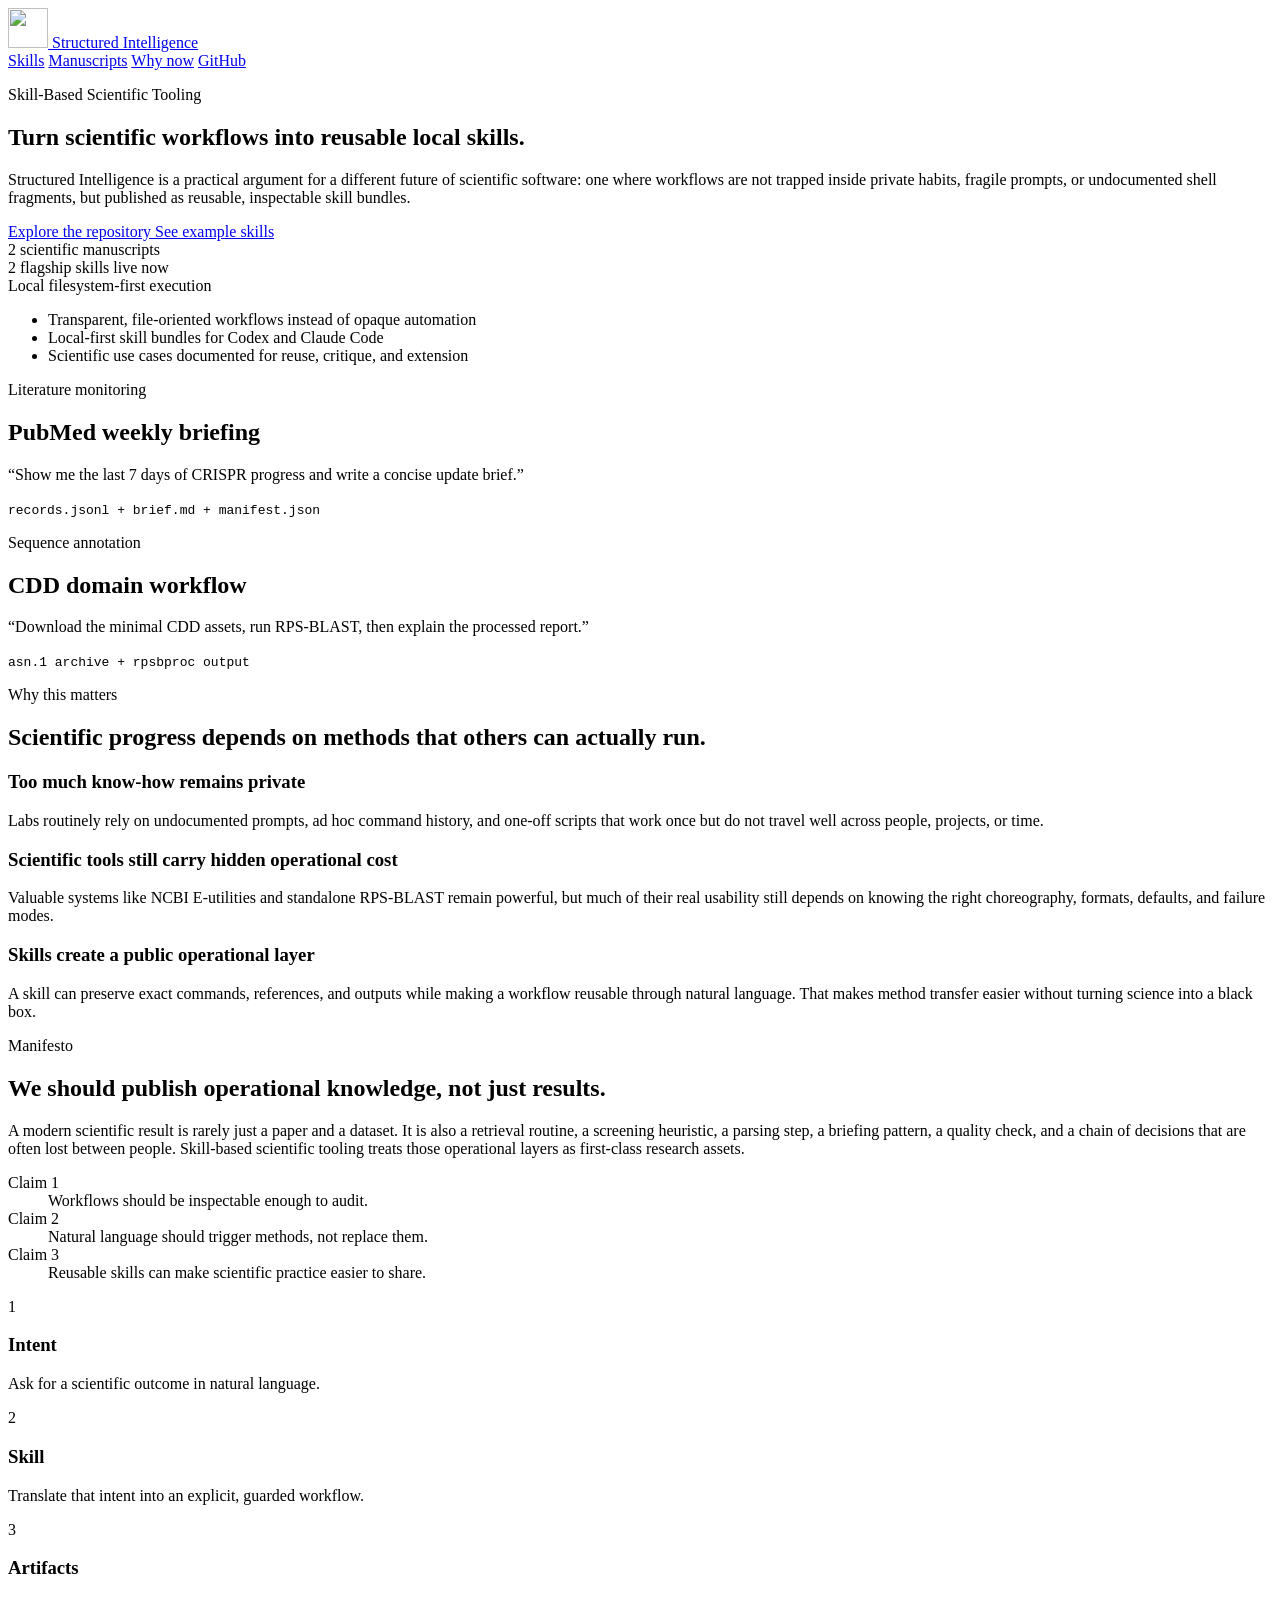
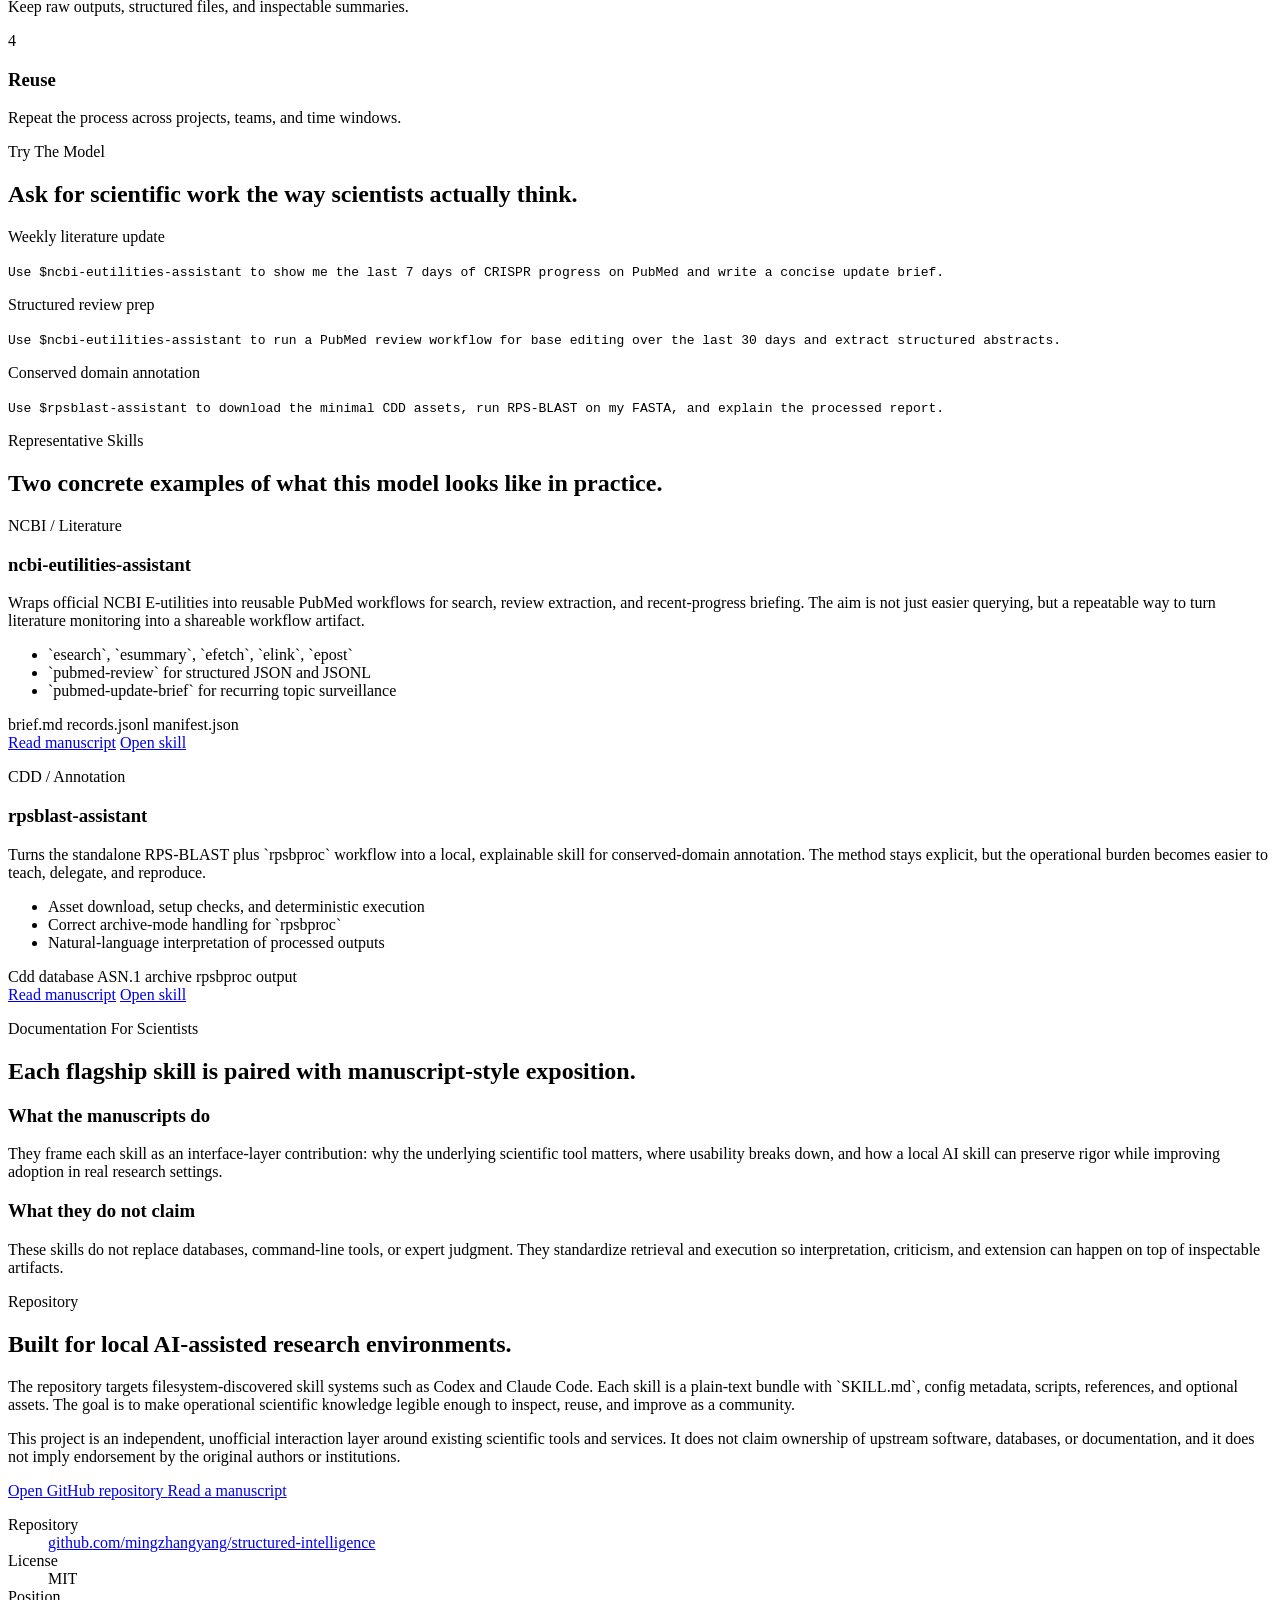
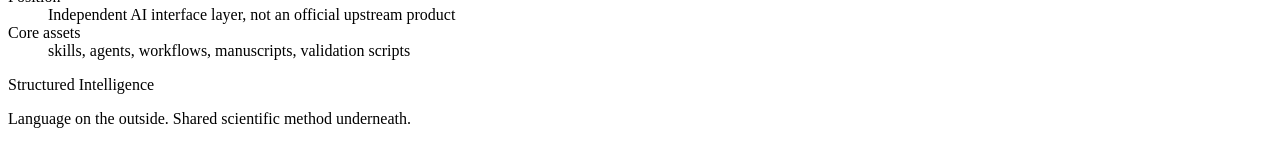
==== docs/index.html @ 514aaa96 "Add social preview card" ====
<!DOCTYPE html>
<html lang="en">
  <head>
    <meta charset="UTF-8" />
    <meta name="viewport" content="width=device-width, initial-scale=1.0" />
    <title>Structured Intelligence | Skill-Based Scientific Tooling</title>
    <meta
      name="description"
      content="Structured Intelligence is a repository for skill-based scientific tooling: reusable local AI skills for literature retrieval, domain annotation, research workflows, and transparent scientific automation."
    />
    <meta
      name="keywords"
      content="scientific tooling, AI research workflows, skill-based tooling, NCBI E-utilities, PubMed workflow, RPS-BLAST, scientific automation, local AI tools"
    />
    <meta name="author" content="Ming Zhang" />
    <meta name="robots" content="index,follow,max-image-preview:large,max-snippet:-1,max-video-preview:-1" />
    <meta name="googlebot" content="index,follow,max-image-preview:large,max-snippet:-1,max-video-preview:-1" />
    <meta name="theme-color" content="#1b7668" />
    <meta name="color-scheme" content="light only" />
    <link rel="canonical" href="https://mingzhangyang.github.io/structured-intelligence/" />
    <link rel="icon" href="./logo.svg" type="image/svg+xml" />
    <link rel="apple-touch-icon" href="./logo.png" />
    <link rel="manifest" href="./site.webmanifest" />

    <meta property="og:type" content="website" />
    <meta property="og:site_name" content="Structured Intelligence" />
    <meta property="og:title" content="Structured Intelligence | Skill-Based Scientific Tooling" />
    <meta
      property="og:description"
      content="Reusable local AI skills for literature retrieval, scientific workflows, domain annotation, and transparent scientific automation."
    />
    <meta property="og:url" content="https://mingzhangyang.github.io/structured-intelligence/" />
    <meta property="og:image" content="https://mingzhangyang.github.io/structured-intelligence/social-preview.png" />
    <meta property="og:image:type" content="image/png" />
    <meta property="og:image:width" content="1200" />
    <meta property="og:image:height" content="630" />
    <meta property="og:image:alt" content="Structured Intelligence social preview card" />

    <meta name="twitter:card" content="summary_large_image" />
    <meta name="twitter:title" content="Structured Intelligence | Skill-Based Scientific Tooling" />
    <meta
      name="twitter:description"
      content="Reusable local AI skills for literature retrieval, scientific workflows, domain annotation, and transparent scientific automation."
    />
    <meta name="twitter:image" content="https://mingzhangyang.github.io/structured-intelligence/social-preview.png" />

    <script type="application/ld+json">
      {
        "@context": "https://schema.org",
        "@graph": [
          {
            "@type": "WebSite",
            "@id": "https://mingzhangyang.github.io/structured-intelligence/#website",
            "url": "https://mingzhangyang.github.io/structured-intelligence/",
            "name": "Structured Intelligence",
            "description": "Skill-based scientific tooling for local AI-assisted research workflows.",
            "publisher": {
              "@id": "https://mingzhangyang.github.io/structured-intelligence/#organization"
            }
          },
          {
            "@type": "Organization",
            "@id": "https://mingzhangyang.github.io/structured-intelligence/#organization",
            "name": "Structured Intelligence",
            "url": "https://mingzhangyang.github.io/structured-intelligence/",
            "logo": {
              "@type": "ImageObject",
              "url": "https://mingzhangyang.github.io/structured-intelligence/logo.svg"
            },
            "sameAs": [
              "https://github.com/mingzhangyang/structured-intelligence"
            ]
          },
          {
            "@type": "CollectionPage",
            "@id": "https://mingzhangyang.github.io/structured-intelligence/#page",
            "url": "https://mingzhangyang.github.io/structured-intelligence/",
            "name": "Structured Intelligence",
            "isPartOf": {
              "@id": "https://mingzhangyang.github.io/structured-intelligence/#website"
            },
            "about": {
              "@id": "https://mingzhangyang.github.io/structured-intelligence/#organization"
            },
            "primaryImageOfPage": {
              "@type": "ImageObject",
              "url": "https://mingzhangyang.github.io/structured-intelligence/social-preview.png"
            }
          }
        ]
      }
    </script>
    <link rel="stylesheet" href="./site.css" />
  </head>
  <body>
    <div class="page-shell">
      <header class="hero">
        <nav class="topbar" aria-label="Primary">
          <a class="brand" href="#top" aria-label="Structured Intelligence home">
            <img src="./logo.svg" alt="" width="40" height="40" />
            <span>Structured Intelligence</span>
          </a>
          <div class="topbar-links">
            <a href="#skills">Skills</a>
            <a href="#manuscripts">Manuscripts</a>
            <a href="#why">Why now</a>
            <a href="https://github.com/mingzhangyang/structured-intelligence">GitHub</a>
          </div>
        </nav>

        <section class="hero-grid" id="top">
          <div class="hero-copy reveal reveal-1">
            <p class="eyebrow">Skill-Based Scientific Tooling</p>
            <h1>Turn scientific workflows into reusable local skills.</h1>
            <p class="lede">
              Structured Intelligence is a practical argument for a different future
              of scientific software: one where workflows are not trapped inside
              private habits, fragile prompts, or undocumented shell fragments, but
              published as reusable, inspectable skill bundles.
            </p>
            <div class="hero-actions">
              <a class="button button-primary" href="https://github.com/mingzhangyang/structured-intelligence">
                Explore the repository
              </a>
              <a class="button button-secondary" href="#skills">
                See example skills
              </a>
            </div>
            <div class="hero-facts" aria-label="Project highlights">
              <article class="fact-chip">
                <span class="fact-value">2</span>
                <span class="fact-label">scientific manuscripts</span>
              </article>
              <article class="fact-chip">
                <span class="fact-value">2</span>
                <span class="fact-label">flagship skills live now</span>
              </article>
              <article class="fact-chip">
                <span class="fact-value">Local</span>
                <span class="fact-label">filesystem-first execution</span>
              </article>
            </div>
            <ul class="signal-list" aria-label="Repository promises">
              <li>Transparent, file-oriented workflows instead of opaque automation</li>
              <li>Local-first skill bundles for Codex and Claude Code</li>
              <li>Scientific use cases documented for reuse, critique, and extension</li>
            </ul>
          </div>

          <aside class="hero-panel reveal reveal-2" aria-label="Example skill outputs">
            <div class="panel-stack">
              <article class="mini-card">
                <p class="mini-label">Literature monitoring</p>
                <h2>PubMed weekly briefing</h2>
                <p>
                  “Show me the last 7 days of CRISPR progress and write a concise
                  update brief.”
                </p>
                <code>records.jsonl + brief.md + manifest.json</code>
              </article>

              <article class="mini-card accent-card">
                <p class="mini-label">Sequence annotation</p>
                <h2>CDD domain workflow</h2>
                <p>
                  “Download the minimal CDD assets, run RPS-BLAST, then explain
                  the processed report.”
                </p>
                <code>asn.1 archive + rpsbproc output</code>
              </article>
            </div>
          </aside>
        </section>
      </header>

      <main>
        <section class="section thesis" id="why">
          <div class="section-heading reveal reveal-1">
            <p class="eyebrow">Why this matters</p>
            <h2>Scientific progress depends on methods that others can actually run.</h2>
          </div>
          <div class="thesis-grid">
            <article class="thesis-card reveal reveal-1">
              <h3>Too much know-how remains private</h3>
              <p>
                Labs routinely rely on undocumented prompts, ad hoc command history,
                and one-off scripts that work once but do not travel well across
                people, projects, or time.
              </p>
            </article>
            <article class="thesis-card reveal reveal-2">
              <h3>Scientific tools still carry hidden operational cost</h3>
              <p>
                Valuable systems like NCBI E-utilities and standalone RPS-BLAST remain
                powerful, but much of their real usability still depends on knowing
                the right choreography, formats, defaults, and failure modes.
              </p>
            </article>
            <article class="thesis-card reveal reveal-3">
              <h3>Skills create a public operational layer</h3>
              <p>
                A skill can preserve exact commands, references, and outputs while
                making a workflow reusable through natural language. That makes method
                transfer easier without turning science into a black box.
              </p>
            </article>
          </div>
        </section>

        <section class="section manifesto">
          <div class="repo-panel reveal reveal-2">
            <div>
              <p class="eyebrow">Manifesto</p>
              <h2>We should publish operational knowledge, not just results.</h2>
              <p>
                A modern scientific result is rarely just a paper and a dataset. It is
                also a retrieval routine, a screening heuristic, a parsing step, a
                briefing pattern, a quality check, and a chain of decisions that are
                often lost between people. Skill-based scientific tooling treats those
                operational layers as first-class research assets.
              </p>
            </div>
            <dl class="repo-meta">
              <div>
                <dt>Claim 1</dt>
                <dd>Workflows should be inspectable enough to audit.</dd>
              </div>
              <div>
                <dt>Claim 2</dt>
                <dd>Natural language should trigger methods, not replace them.</dd>
              </div>
              <div>
                <dt>Claim 3</dt>
                <dd>Reusable skills can make scientific practice easier to share.</dd>
              </div>
            </dl>
          </div>
        </section>

        <section class="section workflow-band">
          <div class="workflow-frame reveal reveal-2">
            <div class="workflow-step">
              <span>1</span>
              <h3>Intent</h3>
              <p>Ask for a scientific outcome in natural language.</p>
            </div>
            <div class="workflow-step">
              <span>2</span>
              <h3>Skill</h3>
              <p>Translate that intent into an explicit, guarded workflow.</p>
            </div>
            <div class="workflow-step">
              <span>3</span>
              <h3>Artifacts</h3>
              <p>Keep raw outputs, structured files, and inspectable summaries.</p>
            </div>
            <div class="workflow-step">
              <span>4</span>
              <h3>Reuse</h3>
              <p>Repeat the process across projects, teams, and time windows.</p>
            </div>
          </div>
        </section>

        <section class="section prompt-lab">
          <div class="section-heading reveal reveal-1">
            <p class="eyebrow">Try The Model</p>
            <h2>Ask for scientific work the way scientists actually think.</h2>
          </div>
          <div class="prompt-grid">
            <article class="prompt-card reveal reveal-1">
              <p class="card-tag">Weekly literature update</p>
              <code>Use $ncbi-eutilities-assistant to show me the last 7 days of CRISPR progress on PubMed and write a concise update brief.</code>
            </article>
            <article class="prompt-card reveal reveal-2">
              <p class="card-tag">Structured review prep</p>
              <code>Use $ncbi-eutilities-assistant to run a PubMed review workflow for base editing over the last 30 days and extract structured abstracts.</code>
            </article>
            <article class="prompt-card reveal reveal-3">
              <p class="card-tag">Conserved domain annotation</p>
              <code>Use $rpsblast-assistant to download the minimal CDD assets, run RPS-BLAST on my FASTA, and explain the processed report.</code>
            </article>
          </div>
        </section>

        <section class="section" id="skills">
          <div class="section-heading reveal reveal-1">
            <p class="eyebrow">Representative Skills</p>
            <h2>Two concrete examples of what this model looks like in practice.</h2>
          </div>
          <div class="card-grid">
            <article class="feature-card reveal reveal-1">
              <p class="card-tag">NCBI / Literature</p>
              <h3>ncbi-eutilities-assistant</h3>
              <p>
                Wraps official NCBI E-utilities into reusable PubMed workflows for
                search, review extraction, and recent-progress briefing. The aim is
                not just easier querying, but a repeatable way to turn literature
                monitoring into a shareable workflow artifact.
              </p>
              <ul>
                <li>`esearch`, `esummary`, `efetch`, `elink`, `epost`</li>
                <li>`pubmed-review` for structured JSON and JSONL</li>
                <li>`pubmed-update-brief` for recurring topic surveillance</li>
              </ul>
              <div class="artifact-row">
                <span>brief.md</span>
                <span>records.jsonl</span>
                <span>manifest.json</span>
              </div>
              <div class="card-links">
                <a href="./ncbi-eutilities-assistant-manuscript.md">Read manuscript</a>
                <a href="../skills/ncbi-eutilities-assistant/SKILL.md">Open skill</a>
              </div>
            </article>

            <article class="feature-card reveal reveal-2">
              <p class="card-tag">CDD / Annotation</p>
              <h3>rpsblast-assistant</h3>
              <p>
                Turns the standalone RPS-BLAST plus `rpsbproc` workflow into a local,
                explainable skill for conserved-domain annotation. The method stays
                explicit, but the operational burden becomes easier to teach,
                delegate, and reproduce.
              </p>
              <ul>
                <li>Asset download, setup checks, and deterministic execution</li>
                <li>Correct archive-mode handling for `rpsbproc`</li>
                <li>Natural-language interpretation of processed outputs</li>
              </ul>
              <div class="artifact-row">
                <span>Cdd database</span>
                <span>ASN.1 archive</span>
                <span>rpsbproc output</span>
              </div>
              <div class="card-links">
                <a href="./rpsblast-assistant-manuscript.md">Read manuscript</a>
                <a href="../skills/rpsblast-assistant/SKILL.md">Open skill</a>
              </div>
            </article>
          </div>
        </section>

        <section class="section manuscripts" id="manuscripts">
          <div class="section-heading reveal reveal-1">
            <p class="eyebrow">Documentation For Scientists</p>
            <h2>Each flagship skill is paired with manuscript-style exposition.</h2>
          </div>
          <div class="manuscript-strip reveal reveal-2">
            <div>
              <h3>What the manuscripts do</h3>
              <p>
                They frame each skill as an interface-layer contribution: why the
                underlying scientific tool matters, where usability breaks down, and
                how a local AI skill can preserve rigor while improving adoption in
                real research settings.
              </p>
            </div>
            <div>
              <h3>What they do not claim</h3>
              <p>
                These skills do not replace databases, command-line tools, or expert
                judgment. They standardize retrieval and execution so interpretation,
                criticism, and extension can happen on top of inspectable artifacts.
              </p>
            </div>
          </div>
        </section>

        <section class="section repository">
          <div class="repo-panel reveal reveal-2">
            <div>
              <p class="eyebrow">Repository</p>
              <h2>Built for local AI-assisted research environments.</h2>
              <p>
                The repository targets filesystem-discovered skill systems such as
                Codex and Claude Code. Each skill is a plain-text bundle with
                `SKILL.md`, config metadata, scripts, references, and optional assets.
                The goal is to make operational scientific knowledge legible enough
                to inspect, reuse, and improve as a community.
              </p>
              <p class="repo-note">
                This project is an independent, unofficial interaction layer around
                existing scientific tools and services. It does not claim ownership
                of upstream software, databases, or documentation, and it does not
                imply endorsement by the original authors or institutions.
              </p>
              <div class="hero-actions repo-actions">
                <a class="button button-primary" href="https://github.com/mingzhangyang/structured-intelligence">
                  Open GitHub repository
                </a>
                <a class="button button-secondary" href="./ncbi-eutilities-assistant-manuscript.md">
                  Read a manuscript
                </a>
              </div>
            </div>
            <dl class="repo-meta">
              <div>
                <dt>Repository</dt>
                <dd>
                  <a href="https://github.com/mingzhangyang/structured-intelligence">
                    github.com/mingzhangyang/structured-intelligence
                  </a>
                </dd>
              </div>
              <div>
                <dt>License</dt>
                <dd>MIT</dd>
              </div>
              <div>
                <dt>Position</dt>
                <dd>Independent AI interface layer, not an official upstream product</dd>
              </div>
              <div>
                <dt>Core assets</dt>
                <dd>skills, agents, workflows, manuscripts, validation scripts</dd>
              </div>
            </dl>
          </div>
        </section>
      </main>

      <footer class="footer">
        <p>Structured Intelligence</p>
        <p>Language on the outside. Shared scientific method underneath.</p>
      </footer>
    </div>
  </body>
</html>
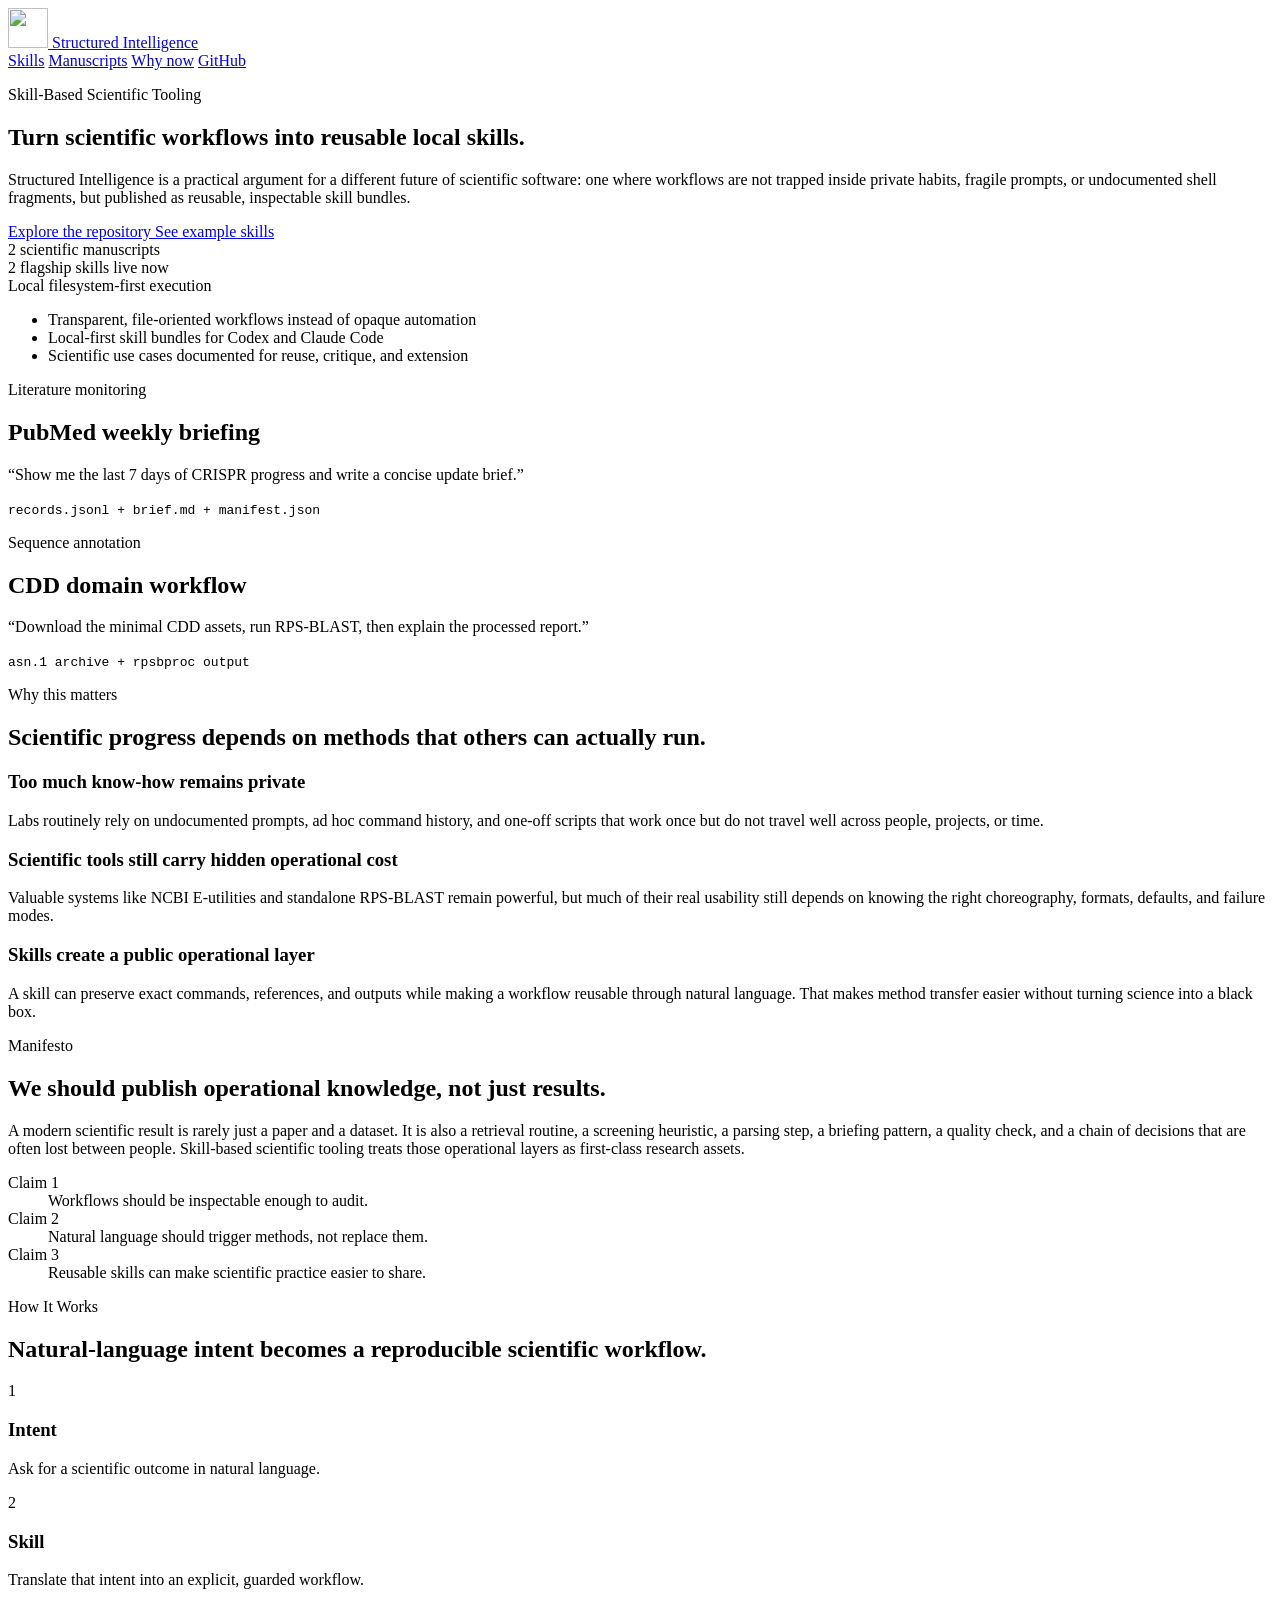
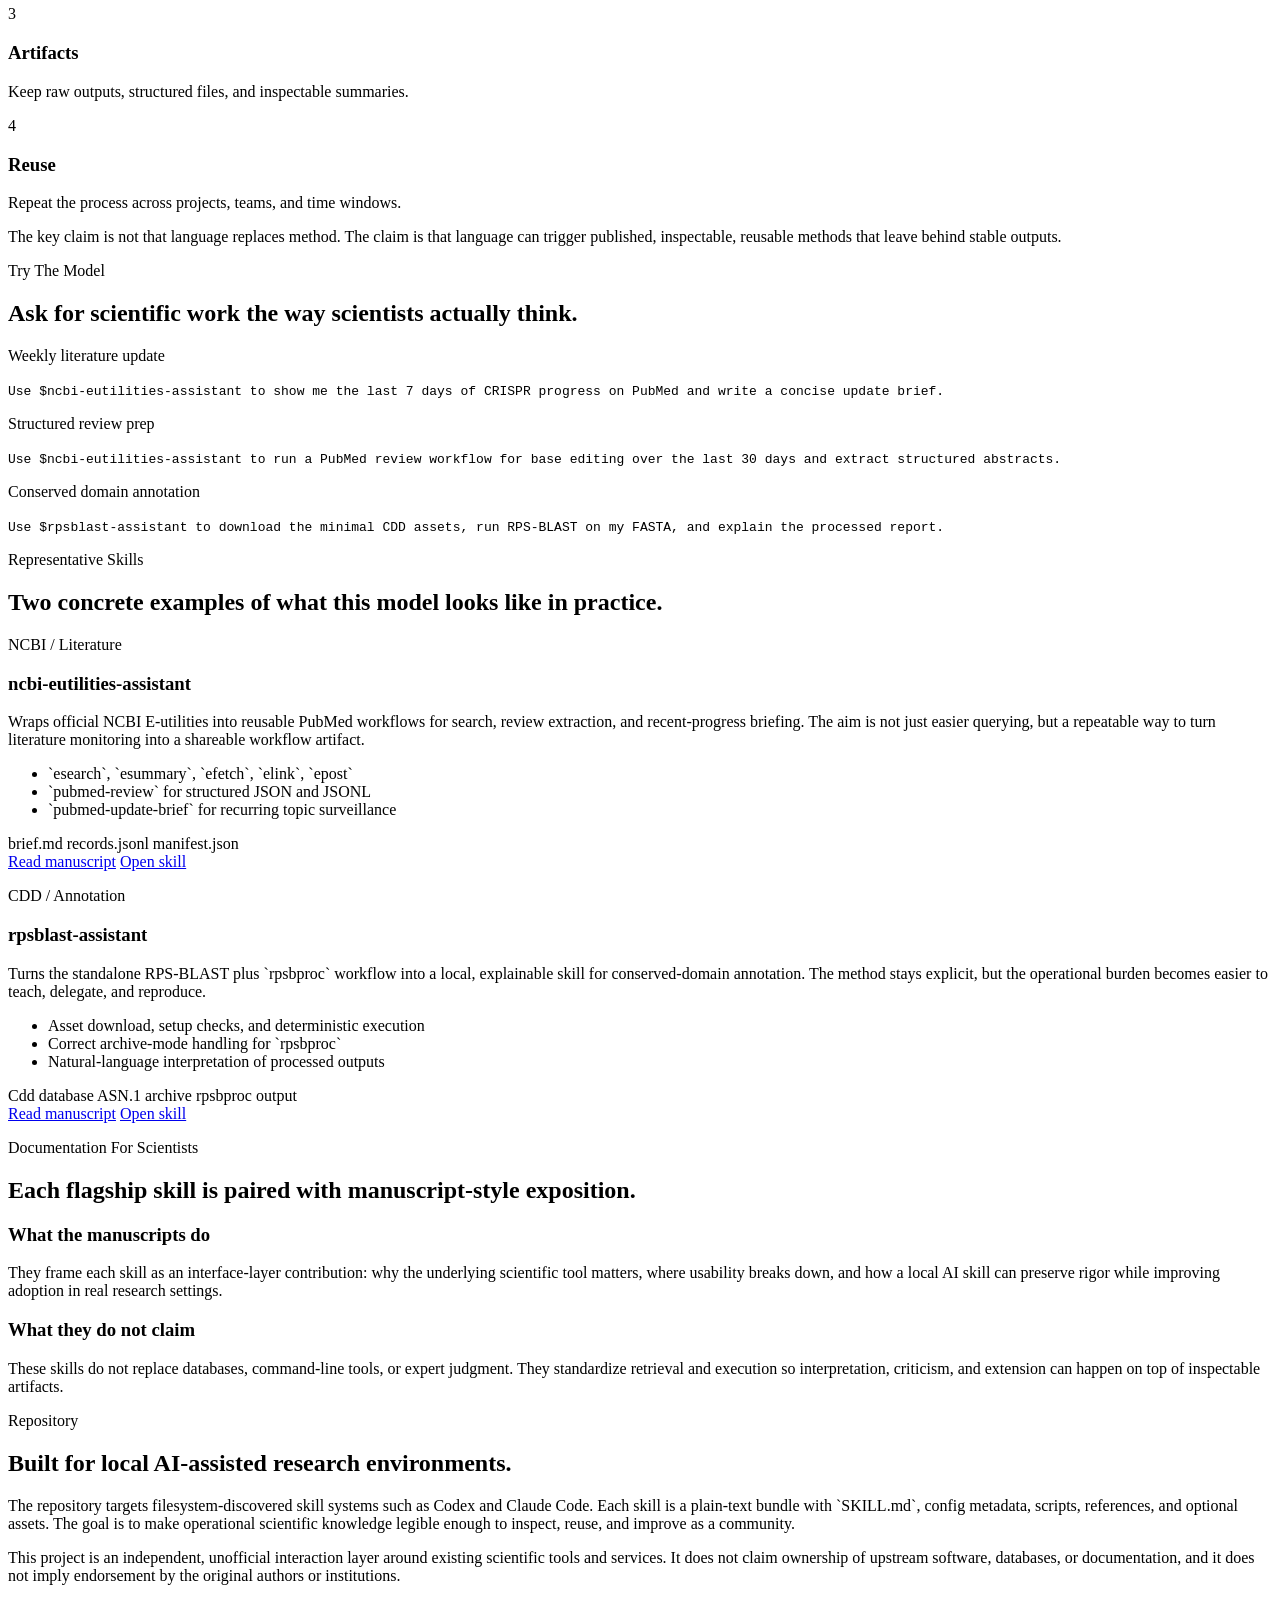
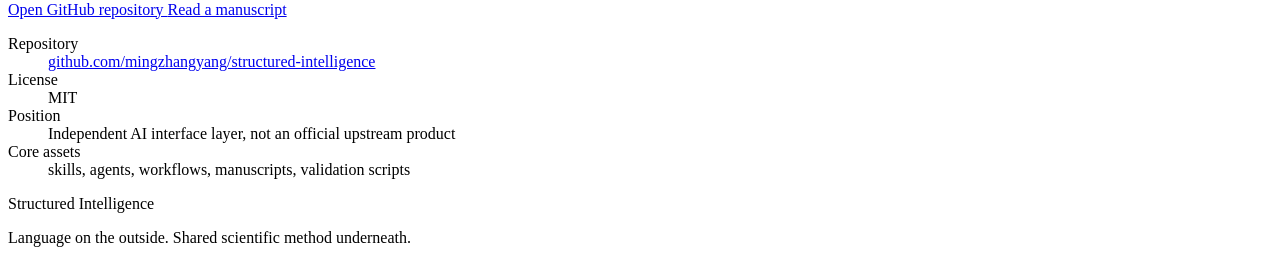
==== commit f94b5e84: "Bind GitHub Pages to scientifictooling.org" ====
--- a/docs/index.html
+++ b/docs/index.html
@@ -17,7 +17,7 @@
     <meta name="googlebot" content="index,follow,max-image-preview:large,max-snippet:-1,max-video-preview:-1" />
     <meta name="theme-color" content="#1b7668" />
     <meta name="color-scheme" content="light only" />
-    <link rel="canonical" href="https://mingzhangyang.github.io/structured-intelligence/" />
+    <link rel="canonical" href="https://scientifictooling.org/" />
     <link rel="icon" href="./logo.svg" type="image/svg+xml" />
     <link rel="apple-touch-icon" href="./logo.png" />
     <link rel="manifest" href="./site.webmanifest" />
@@ -29,8 +29,8 @@
       property="og:description"
       content="Reusable local AI skills for literature retrieval, scientific workflows, domain annotation, and transparent scientific automation."
     />
-    <meta property="og:url" content="https://mingzhangyang.github.io/structured-intelligence/" />
-    <meta property="og:image" content="https://mingzhangyang.github.io/structured-intelligence/social-preview.png" />
+    <meta property="og:url" content="https://scientifictooling.org/" />
+    <meta property="og:image" content="https://scientifictooling.org/social-preview.png" />
     <meta property="og:image:type" content="image/png" />
     <meta property="og:image:width" content="1200" />
     <meta property="og:image:height" content="630" />
@@ -42,7 +42,7 @@
       name="twitter:description"
       content="Reusable local AI skills for literature retrieval, scientific workflows, domain annotation, and transparent scientific automation."
     />
-    <meta name="twitter:image" content="https://mingzhangyang.github.io/structured-intelligence/social-preview.png" />
+    <meta name="twitter:image" content="https://scientifictooling.org/social-preview.png" />
 
     <script type="application/ld+json">
       {
@@ -50,22 +50,22 @@
         "@graph": [
           {
             "@type": "WebSite",
-            "@id": "https://mingzhangyang.github.io/structured-intelligence/#website",
-            "url": "https://mingzhangyang.github.io/structured-intelligence/",
+            "@id": "https://scientifictooling.org/#website",
+            "url": "https://scientifictooling.org/",
             "name": "Structured Intelligence",
             "description": "Skill-based scientific tooling for local AI-assisted research workflows.",
             "publisher": {
-              "@id": "https://mingzhangyang.github.io/structured-intelligence/#organization"
+              "@id": "https://scientifictooling.org/#organization"
             }
           },
           {
             "@type": "Organization",
-            "@id": "https://mingzhangyang.github.io/structured-intelligence/#organization",
+            "@id": "https://scientifictooling.org/#organization",
             "name": "Structured Intelligence",
-            "url": "https://mingzhangyang.github.io/structured-intelligence/",
+            "url": "https://scientifictooling.org/",
             "logo": {
               "@type": "ImageObject",
-              "url": "https://mingzhangyang.github.io/structured-intelligence/logo.svg"
+              "url": "https://scientifictooling.org/logo.svg"
             },
             "sameAs": [
               "https://github.com/mingzhangyang/structured-intelligence"
@@ -73,18 +73,18 @@
           },
           {
             "@type": "CollectionPage",
-            "@id": "https://mingzhangyang.github.io/structured-intelligence/#page",
-            "url": "https://mingzhangyang.github.io/structured-intelligence/",
+            "@id": "https://scientifictooling.org/#page",
+            "url": "https://scientifictooling.org/",
             "name": "Structured Intelligence",
             "isPartOf": {
-              "@id": "https://mingzhangyang.github.io/structured-intelligence/#website"
+              "@id": "https://scientifictooling.org/#website"
             },
             "about": {
-              "@id": "https://mingzhangyang.github.io/structured-intelligence/#organization"
+              "@id": "https://scientifictooling.org/#organization"
             },
             "primaryImageOfPage": {
               "@type": "ImageObject",
-              "url": "https://mingzhangyang.github.io/structured-intelligence/social-preview.png"
+              "url": "https://scientifictooling.org/social-preview.png"
             }
           }
         ]
@@ -238,6 +238,10 @@
         </section>
 
         <section class="section workflow-band">
+          <div class="section-heading reveal reveal-1">
+            <p class="eyebrow">How It Works</p>
+            <h2>Natural-language intent becomes a reproducible scientific workflow.</h2>
+          </div>
           <div class="workflow-frame reveal reveal-2">
             <div class="workflow-step">
               <span>1</span>
@@ -259,6 +263,13 @@
               <h3>Reuse</h3>
               <p>Repeat the process across projects, teams, and time windows.</p>
             </div>
+          </div>
+          <div class="workflow-note reveal reveal-3">
+            <p>
+              The key claim is not that language replaces method. The claim is that
+              language can trigger published, inspectable, reusable methods that leave
+              behind stable outputs.
+            </p>
           </div>
         </section>
 
@@ -309,7 +320,7 @@
                 <span>manifest.json</span>
               </div>
               <div class="card-links">
-                <a href="./ncbi-eutilities-assistant-manuscript.md">Read manuscript</a>
+                <a href="./manuscripts/ncbi-eutilities-assistant/">Read manuscript</a>
                 <a href="../skills/ncbi-eutilities-assistant/SKILL.md">Open skill</a>
               </div>
             </article>
@@ -334,7 +345,7 @@
                 <span>rpsbproc output</span>
               </div>
               <div class="card-links">
-                <a href="./rpsblast-assistant-manuscript.md">Read manuscript</a>
+                <a href="./manuscripts/rpsblast-assistant/">Read manuscript</a>
                 <a href="../skills/rpsblast-assistant/SKILL.md">Open skill</a>
               </div>
             </article>
@@ -389,7 +400,7 @@
                 <a class="button button-primary" href="https://github.com/mingzhangyang/structured-intelligence">
                   Open GitHub repository
                 </a>
-                <a class="button button-secondary" href="./ncbi-eutilities-assistant-manuscript.md">
+                <a class="button button-secondary" href="./manuscripts/">
                   Read a manuscript
                 </a>
               </div>
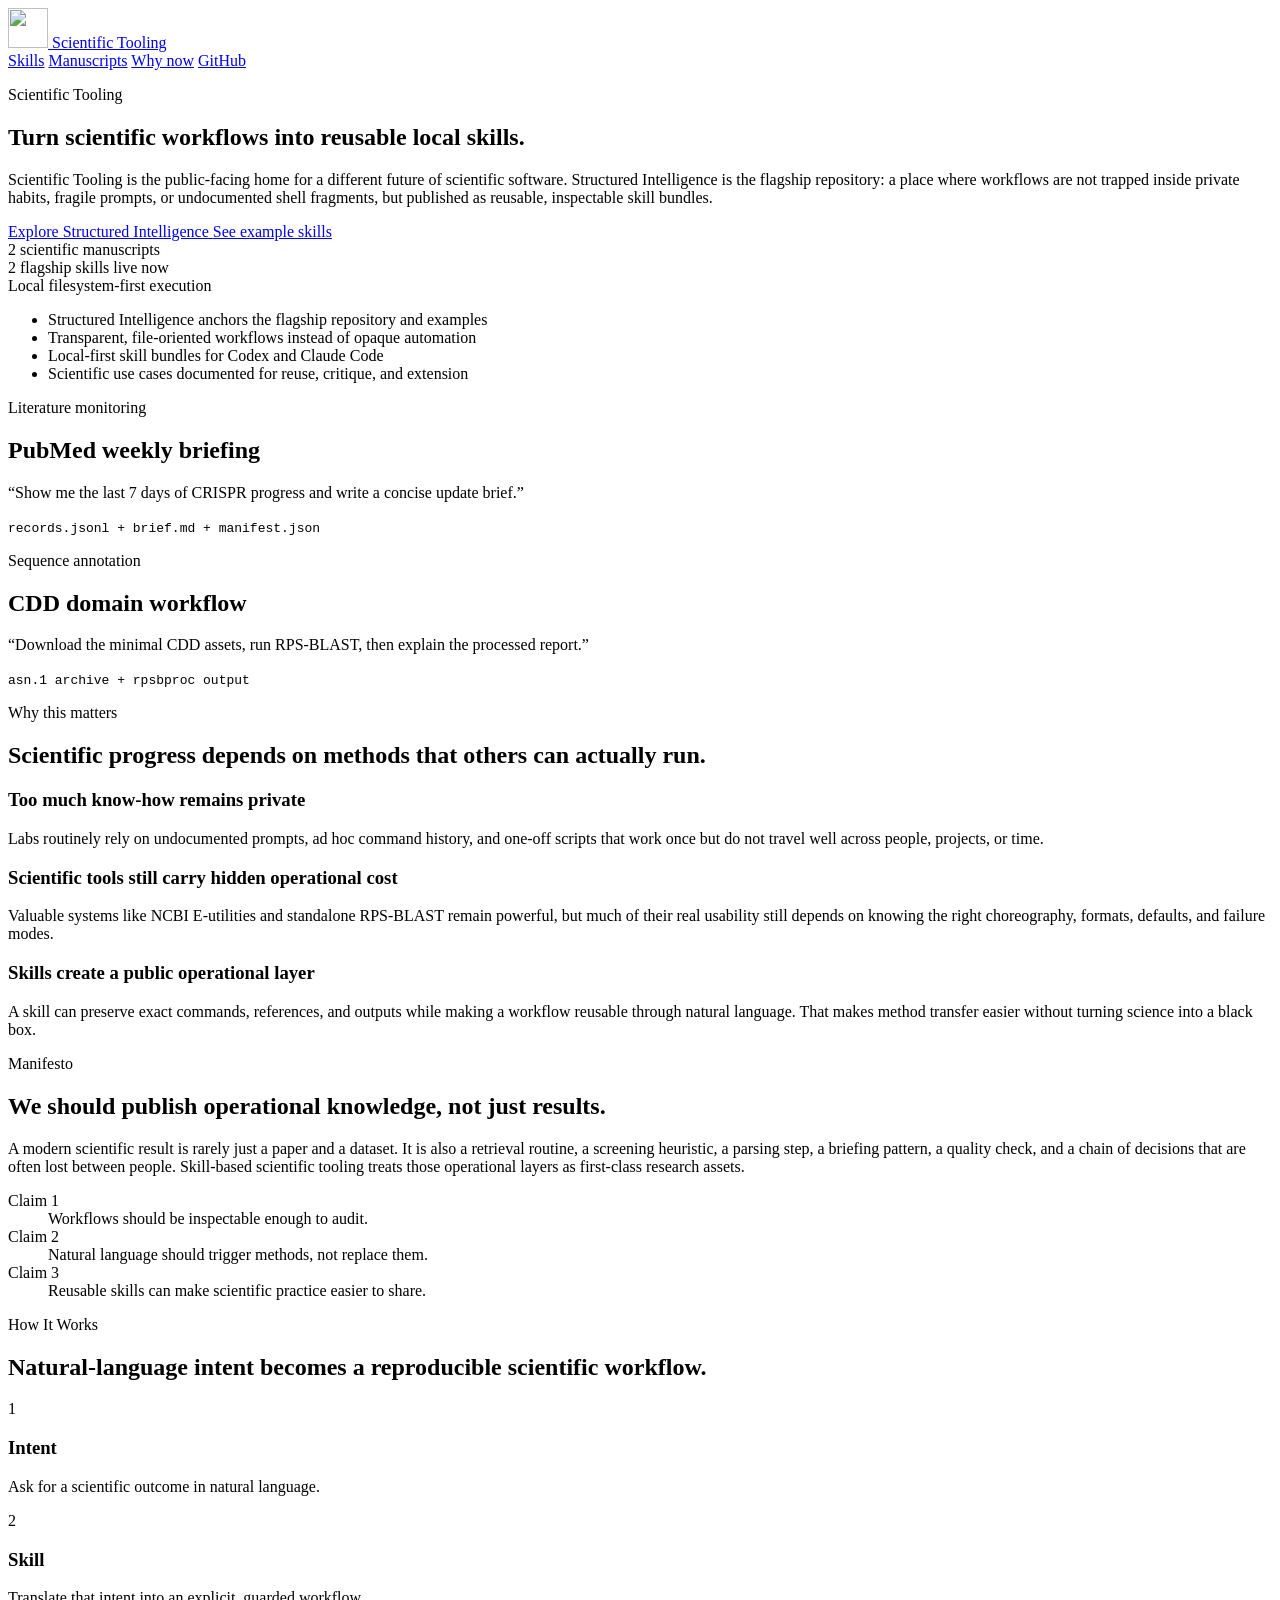
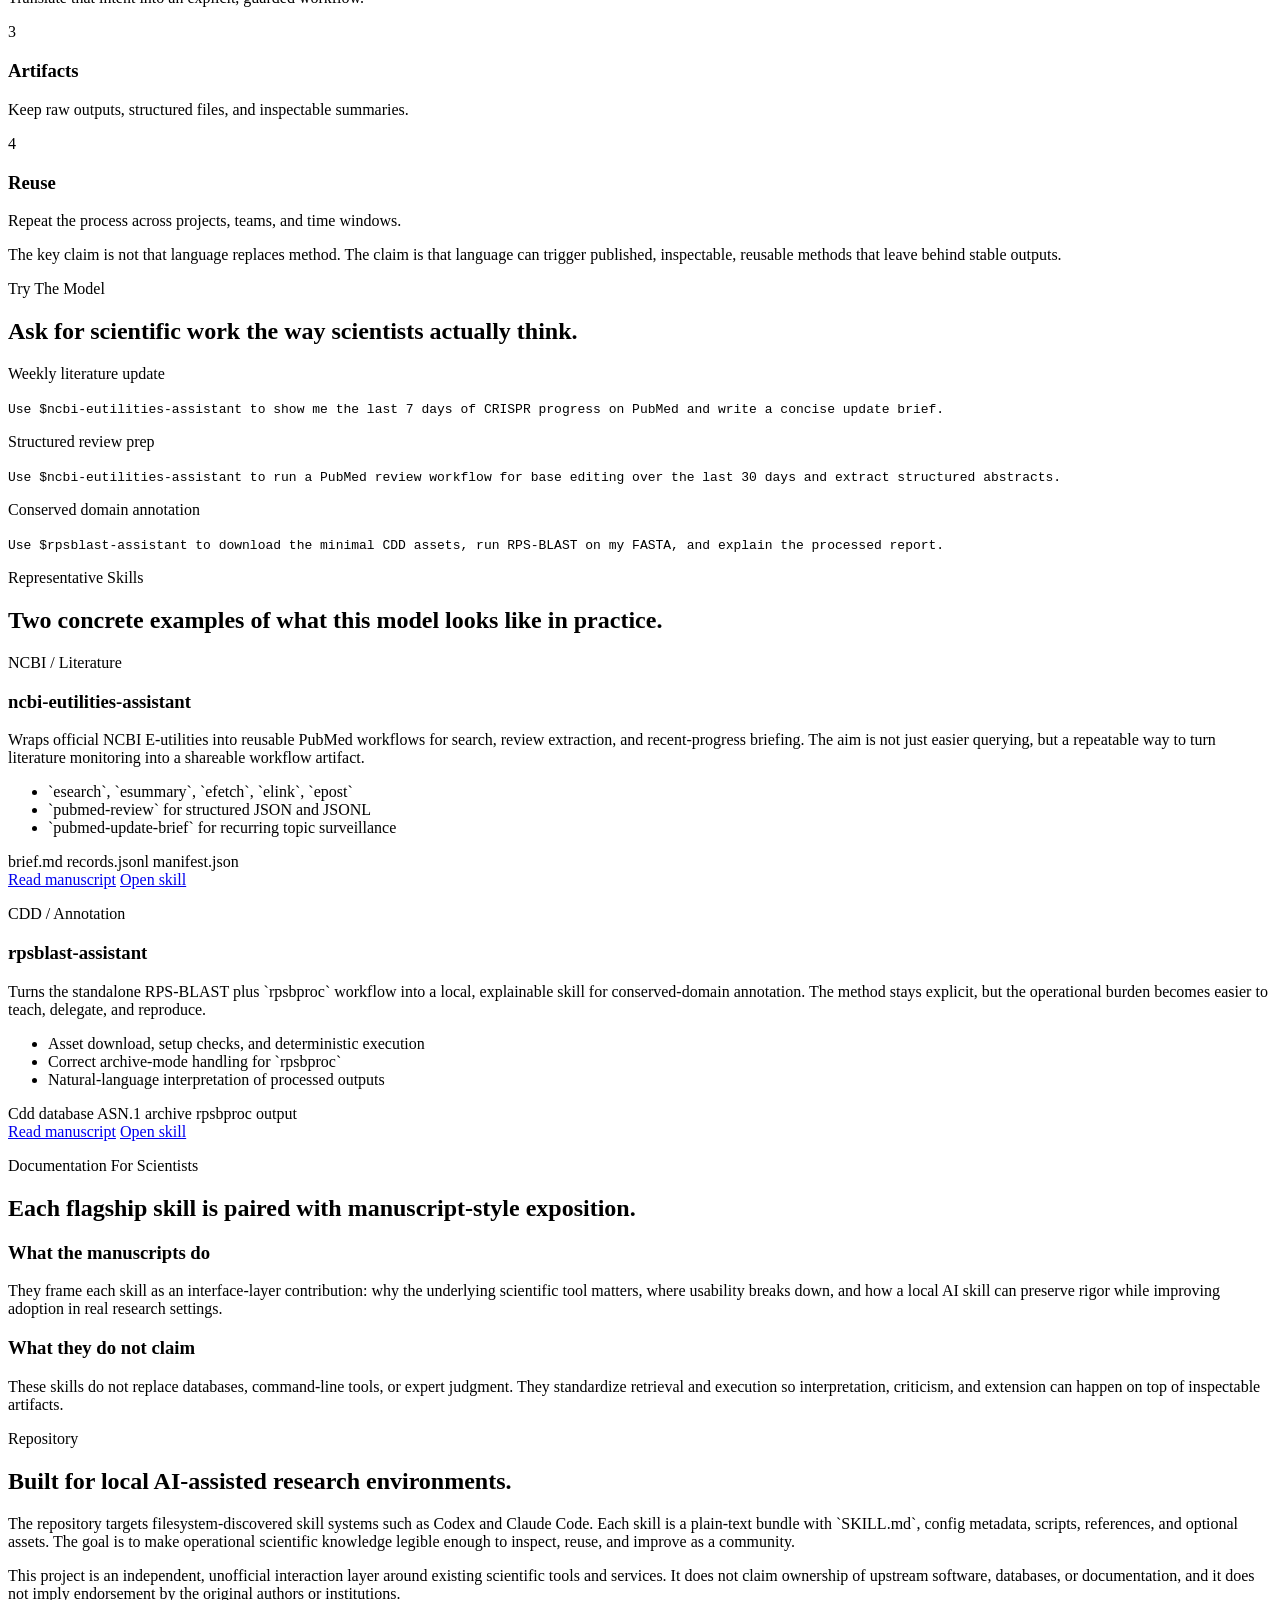
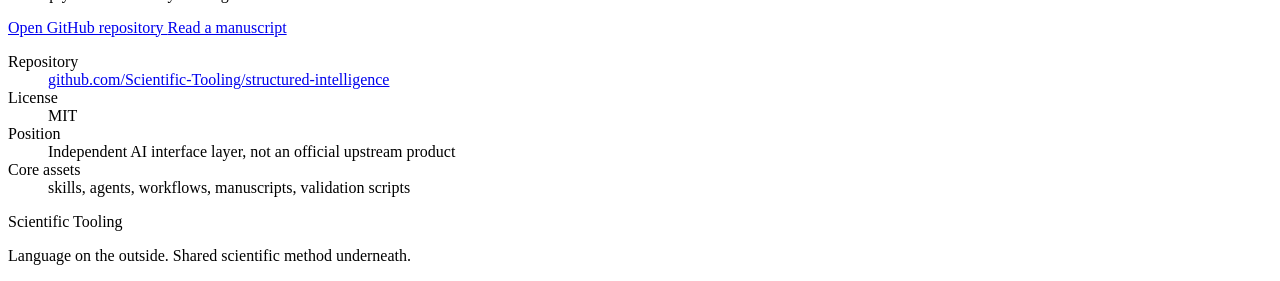
==== commit 28cc3dcb: "Align site branding with Scientific Tooling" ====
--- a/docs/index.html
+++ b/docs/index.html
@@ -3,10 +3,10 @@
   <head>
     <meta charset="UTF-8" />
     <meta name="viewport" content="width=device-width, initial-scale=1.0" />
-    <title>Structured Intelligence | Skill-Based Scientific Tooling</title>
+    <title>Scientific Tooling | Structured Intelligence</title>
     <meta
       name="description"
-      content="Structured Intelligence is a repository for skill-based scientific tooling: reusable local AI skills for literature retrieval, domain annotation, research workflows, and transparent scientific automation."
+      content="Scientific Tooling is a public-facing home for skill-based scientific tooling. Structured Intelligence is its flagship repository for reusable local AI skills, transparent workflows, and inspectable scientific automation."
     />
     <meta
       name="keywords"
@@ -23,8 +23,8 @@
     <link rel="manifest" href="./site.webmanifest" />
 
     <meta property="og:type" content="website" />
-    <meta property="og:site_name" content="Structured Intelligence" />
-    <meta property="og:title" content="Structured Intelligence | Skill-Based Scientific Tooling" />
+    <meta property="og:site_name" content="Scientific Tooling" />
+    <meta property="og:title" content="Scientific Tooling | Structured Intelligence" />
     <meta
       property="og:description"
       content="Reusable local AI skills for literature retrieval, scientific workflows, domain annotation, and transparent scientific automation."
@@ -34,10 +34,10 @@
     <meta property="og:image:type" content="image/png" />
     <meta property="og:image:width" content="1200" />
     <meta property="og:image:height" content="630" />
-    <meta property="og:image:alt" content="Structured Intelligence social preview card" />
+    <meta property="og:image:alt" content="Scientific Tooling social preview card" />
 
     <meta name="twitter:card" content="summary_large_image" />
-    <meta name="twitter:title" content="Structured Intelligence | Skill-Based Scientific Tooling" />
+    <meta name="twitter:title" content="Scientific Tooling | Structured Intelligence" />
     <meta
       name="twitter:description"
       content="Reusable local AI skills for literature retrieval, scientific workflows, domain annotation, and transparent scientific automation."
@@ -52,8 +52,8 @@
             "@type": "WebSite",
             "@id": "https://scientifictooling.org/#website",
             "url": "https://scientifictooling.org/",
-            "name": "Structured Intelligence",
-            "description": "Skill-based scientific tooling for local AI-assisted research workflows.",
+            "name": "Scientific Tooling",
+            "description": "A public-facing home for skill-based scientific tooling and local AI-assisted research workflows.",
             "publisher": {
               "@id": "https://scientifictooling.org/#organization"
             }
@@ -61,21 +61,21 @@
           {
             "@type": "Organization",
             "@id": "https://scientifictooling.org/#organization",
-            "name": "Structured Intelligence",
+            "name": "Scientific Tooling",
             "url": "https://scientifictooling.org/",
             "logo": {
               "@type": "ImageObject",
               "url": "https://scientifictooling.org/logo.svg"
             },
             "sameAs": [
-              "https://github.com/mingzhangyang/structured-intelligence"
+              "https://github.com/Scientific-Tooling/structured-intelligence"
             ]
           },
           {
             "@type": "CollectionPage",
             "@id": "https://scientifictooling.org/#page",
             "url": "https://scientifictooling.org/",
-            "name": "Structured Intelligence",
+            "name": "Scientific Tooling",
             "isPartOf": {
               "@id": "https://scientifictooling.org/#website"
             },
@@ -96,31 +96,32 @@
     <div class="page-shell">
       <header class="hero">
         <nav class="topbar" aria-label="Primary">
-          <a class="brand" href="#top" aria-label="Structured Intelligence home">
+          <a class="brand" href="#top" aria-label="Scientific Tooling home">
             <img src="./logo.svg" alt="" width="40" height="40" />
-            <span>Structured Intelligence</span>
+            <span>Scientific Tooling</span>
           </a>
           <div class="topbar-links">
             <a href="#skills">Skills</a>
             <a href="#manuscripts">Manuscripts</a>
             <a href="#why">Why now</a>
-            <a href="https://github.com/mingzhangyang/structured-intelligence">GitHub</a>
+            <a href="https://github.com/Scientific-Tooling/structured-intelligence">GitHub</a>
           </div>
         </nav>
 
         <section class="hero-grid" id="top">
           <div class="hero-copy reveal reveal-1">
-            <p class="eyebrow">Skill-Based Scientific Tooling</p>
+            <p class="eyebrow">Scientific Tooling</p>
             <h1>Turn scientific workflows into reusable local skills.</h1>
             <p class="lede">
-              Structured Intelligence is a practical argument for a different future
-              of scientific software: one where workflows are not trapped inside
-              private habits, fragile prompts, or undocumented shell fragments, but
-              published as reusable, inspectable skill bundles.
+              Scientific Tooling is the public-facing home for a different future of
+              scientific software. Structured Intelligence is the flagship repository:
+              a place where workflows are not trapped inside private habits, fragile
+              prompts, or undocumented shell fragments, but published as reusable,
+              inspectable skill bundles.
             </p>
             <div class="hero-actions">
-              <a class="button button-primary" href="https://github.com/mingzhangyang/structured-intelligence">
-                Explore the repository
+              <a class="button button-primary" href="https://github.com/Scientific-Tooling/structured-intelligence">
+                Explore Structured Intelligence
               </a>
               <a class="button button-secondary" href="#skills">
                 See example skills
@@ -141,6 +142,7 @@
               </article>
             </div>
             <ul class="signal-list" aria-label="Repository promises">
+              <li>Structured Intelligence anchors the flagship repository and examples</li>
               <li>Transparent, file-oriented workflows instead of opaque automation</li>
               <li>Local-first skill bundles for Codex and Claude Code</li>
               <li>Scientific use cases documented for reuse, critique, and extension</li>
@@ -397,7 +399,7 @@
                 imply endorsement by the original authors or institutions.
               </p>
               <div class="hero-actions repo-actions">
-                <a class="button button-primary" href="https://github.com/mingzhangyang/structured-intelligence">
+                <a class="button button-primary" href="https://github.com/Scientific-Tooling/structured-intelligence">
                   Open GitHub repository
                 </a>
                 <a class="button button-secondary" href="./manuscripts/">
@@ -409,8 +411,8 @@
               <div>
                 <dt>Repository</dt>
                 <dd>
-                  <a href="https://github.com/mingzhangyang/structured-intelligence">
-                    github.com/mingzhangyang/structured-intelligence
+                  <a href="https://github.com/Scientific-Tooling/structured-intelligence">
+                    github.com/Scientific-Tooling/structured-intelligence
                   </a>
                 </dd>
               </div>
@@ -432,7 +434,7 @@
       </main>
 
       <footer class="footer">
-        <p>Structured Intelligence</p>
+        <p>Scientific Tooling</p>
         <p>Language on the outside. Shared scientific method underneath.</p>
       </footer>
     </div>
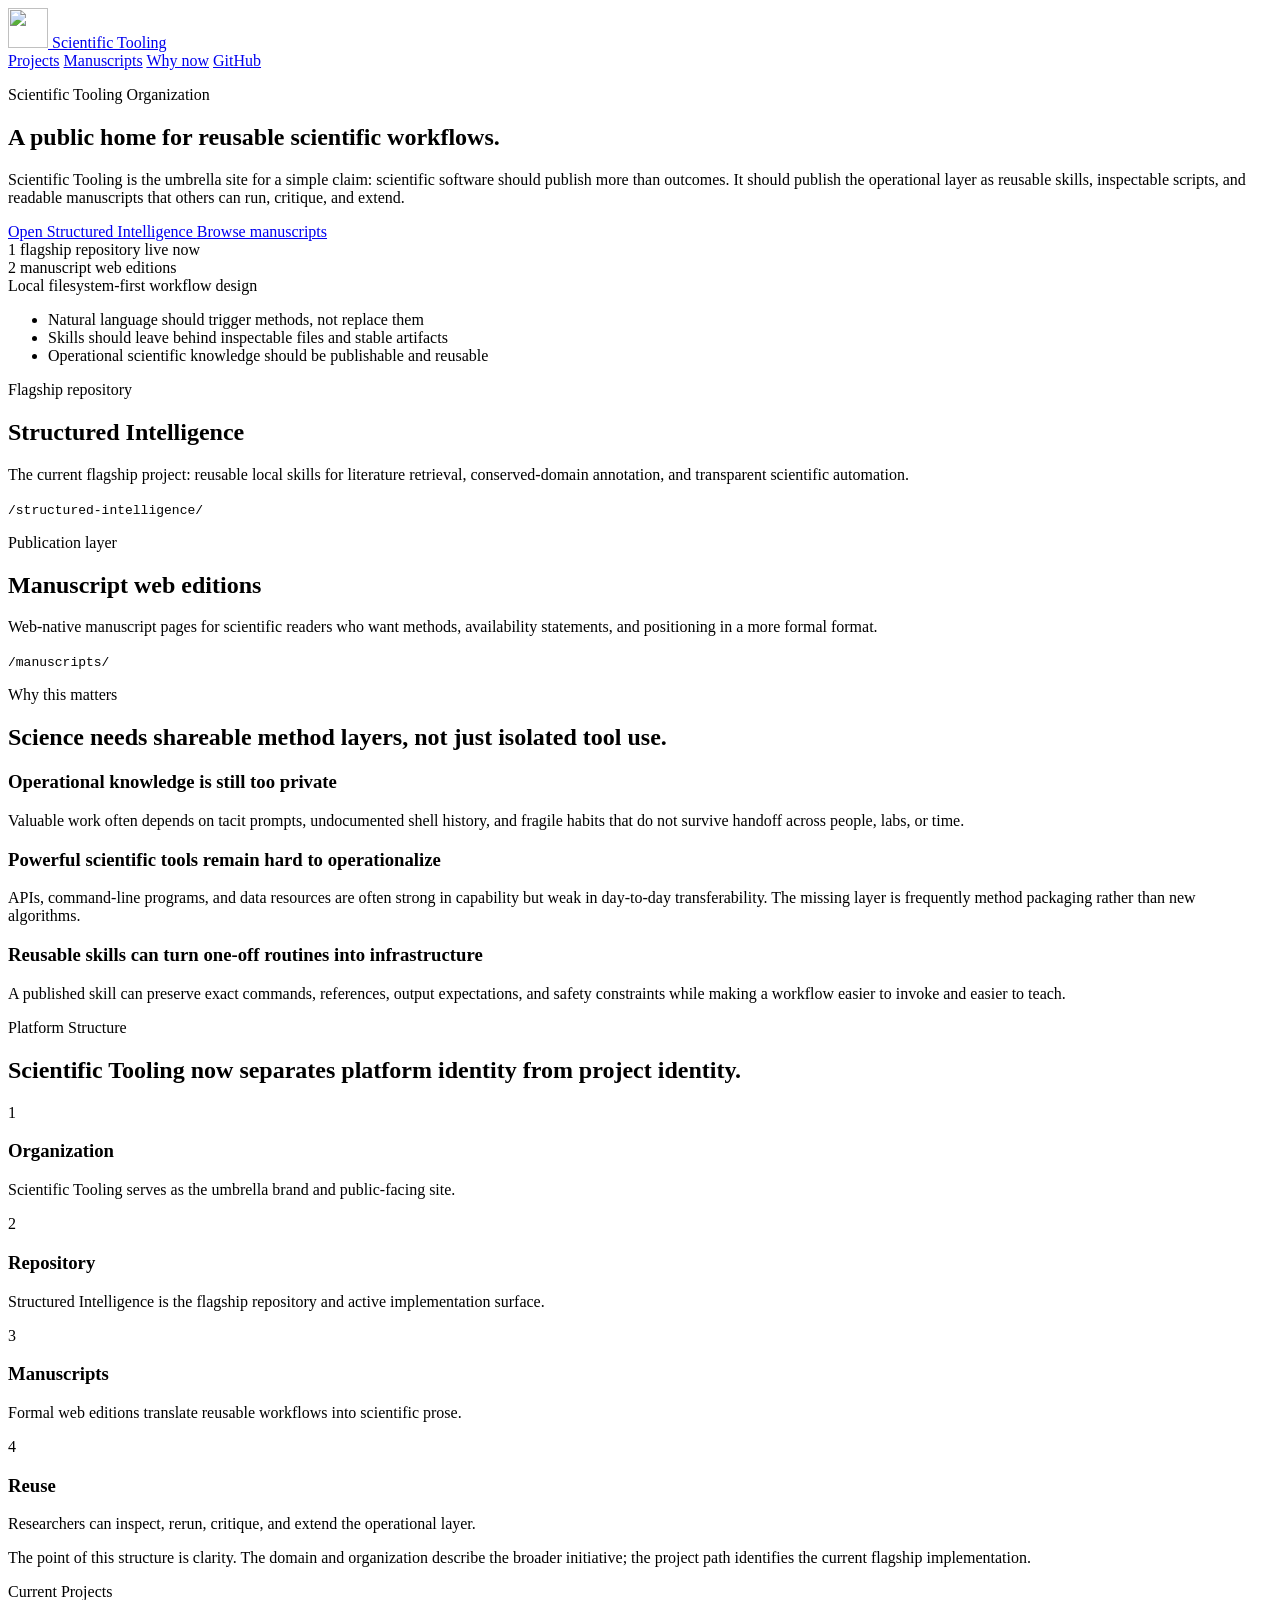
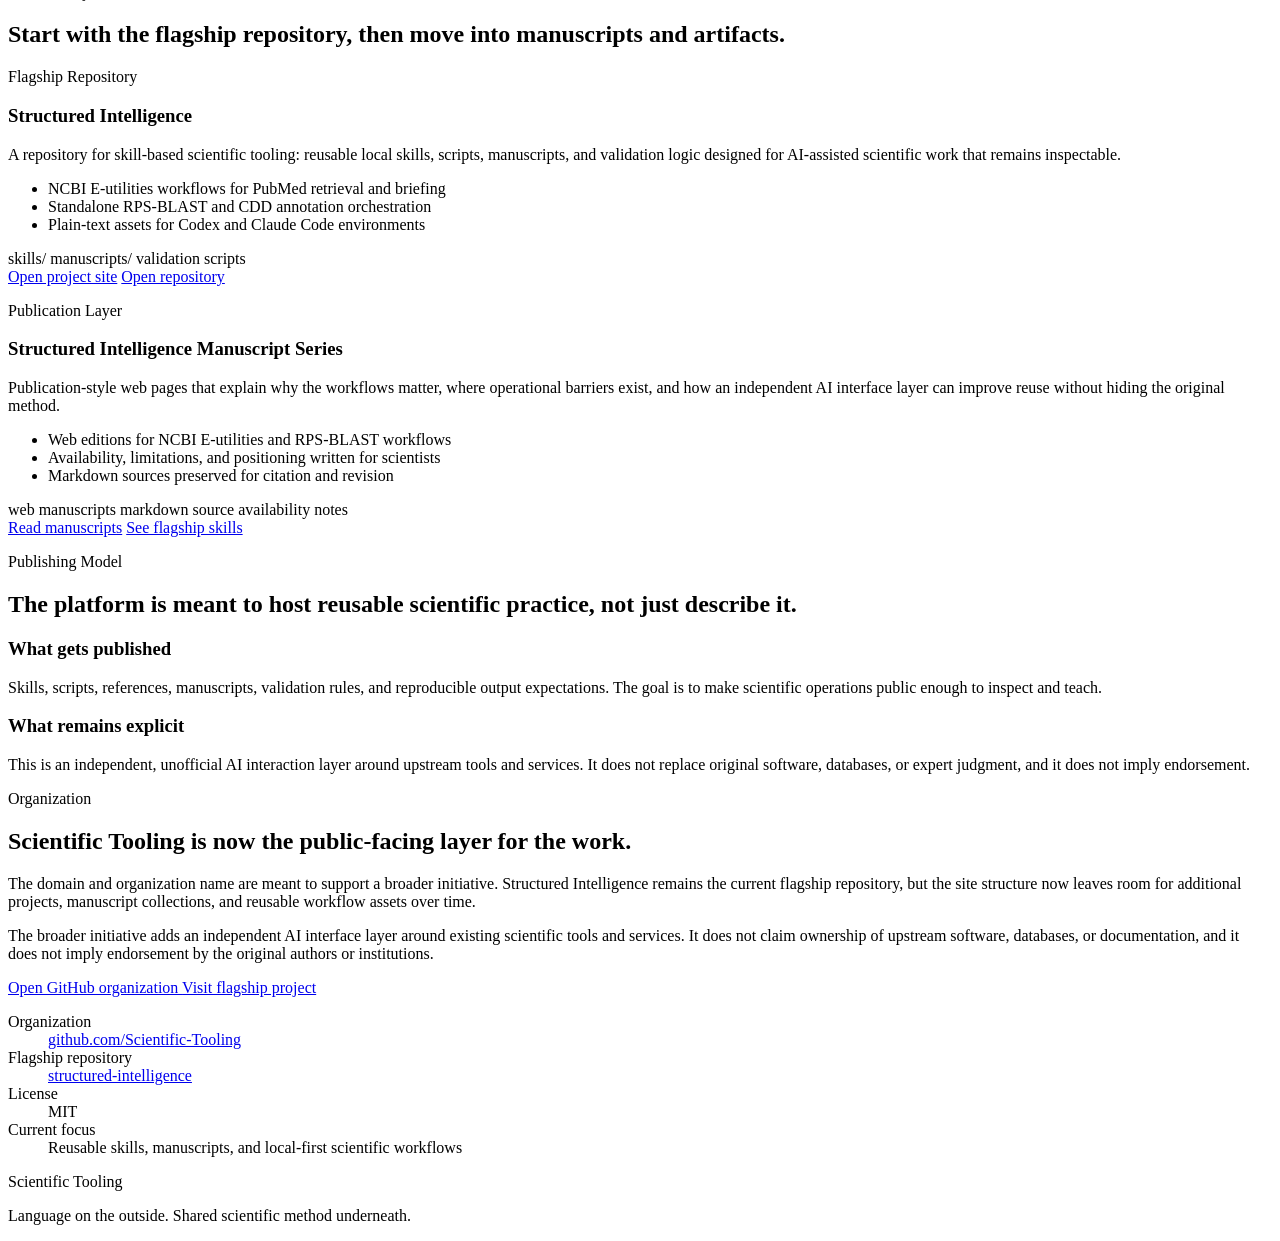
==== commit a154e67d: "Restructure site around platform and project paths" ====
--- a/docs/index.html
+++ b/docs/index.html
@@ -3,14 +3,14 @@
   <head>
     <meta charset="UTF-8" />
     <meta name="viewport" content="width=device-width, initial-scale=1.0" />
-    <title>Scientific Tooling | Structured Intelligence</title>
+    <title>Scientific Tooling | Reusable Scientific Workflows</title>
     <meta
       name="description"
-      content="Scientific Tooling is a public-facing home for skill-based scientific tooling. Structured Intelligence is its flagship repository for reusable local AI skills, transparent workflows, and inspectable scientific automation."
+      content="Scientific Tooling is a public-facing home for reusable scientific workflows, manuscript-style documentation, and local-first AI interface layers for research."
     />
     <meta
       name="keywords"
-      content="scientific tooling, AI research workflows, skill-based tooling, NCBI E-utilities, PubMed workflow, RPS-BLAST, scientific automation, local AI tools"
+      content="scientific tooling, reusable scientific workflows, AI research workflows, scientific automation, local AI tools, research infrastructure"
     />
     <meta name="author" content="Ming Zhang" />
     <meta name="robots" content="index,follow,max-image-preview:large,max-snippet:-1,max-video-preview:-1" />
@@ -24,10 +24,10 @@
 
     <meta property="og:type" content="website" />
     <meta property="og:site_name" content="Scientific Tooling" />
-    <meta property="og:title" content="Scientific Tooling | Structured Intelligence" />
+    <meta property="og:title" content="Scientific Tooling | Reusable Scientific Workflows" />
     <meta
       property="og:description"
-      content="Reusable local AI skills for literature retrieval, scientific workflows, domain annotation, and transparent scientific automation."
+      content="A public-facing home for reusable scientific workflows, inspectable manuscripts, and local-first AI interface layers."
     />
     <meta property="og:url" content="https://scientifictooling.org/" />
     <meta property="og:image" content="https://scientifictooling.org/social-preview.png" />
@@ -37,10 +37,10 @@
     <meta property="og:image:alt" content="Scientific Tooling social preview card" />
 
     <meta name="twitter:card" content="summary_large_image" />
-    <meta name="twitter:title" content="Scientific Tooling | Structured Intelligence" />
+    <meta name="twitter:title" content="Scientific Tooling | Reusable Scientific Workflows" />
     <meta
       name="twitter:description"
-      content="Reusable local AI skills for literature retrieval, scientific workflows, domain annotation, and transparent scientific automation."
+      content="A public-facing home for reusable scientific workflows, inspectable manuscripts, and local-first AI interface layers."
     />
     <meta name="twitter:image" content="https://scientifictooling.org/social-preview.png" />
 
@@ -53,7 +53,7 @@
             "@id": "https://scientifictooling.org/#website",
             "url": "https://scientifictooling.org/",
             "name": "Scientific Tooling",
-            "description": "A public-facing home for skill-based scientific tooling and local AI-assisted research workflows.",
+            "description": "A public-facing home for reusable scientific workflows and local AI-assisted research infrastructure.",
             "publisher": {
               "@id": "https://scientifictooling.org/#organization"
             }
@@ -68,7 +68,7 @@
               "url": "https://scientifictooling.org/logo.svg"
             },
             "sameAs": [
-              "https://github.com/Scientific-Tooling/structured-intelligence"
+              "https://github.com/Scientific-Tooling"
             ]
           },
           {
@@ -101,74 +101,73 @@
             <span>Scientific Tooling</span>
           </a>
           <div class="topbar-links">
-            <a href="#skills">Skills</a>
+            <a href="#projects">Projects</a>
             <a href="#manuscripts">Manuscripts</a>
             <a href="#why">Why now</a>
-            <a href="https://github.com/Scientific-Tooling/structured-intelligence">GitHub</a>
+            <a href="https://github.com/Scientific-Tooling">GitHub</a>
           </div>
         </nav>
 
         <section class="hero-grid" id="top">
           <div class="hero-copy reveal reveal-1">
-            <p class="eyebrow">Scientific Tooling</p>
-            <h1>Turn scientific workflows into reusable local skills.</h1>
+            <p class="eyebrow">Scientific Tooling Organization</p>
+            <h1>A public home for reusable scientific workflows.</h1>
             <p class="lede">
-              Scientific Tooling is the public-facing home for a different future of
-              scientific software. Structured Intelligence is the flagship repository:
-              a place where workflows are not trapped inside private habits, fragile
-              prompts, or undocumented shell fragments, but published as reusable,
-              inspectable skill bundles.
+              Scientific Tooling is the umbrella site for a simple claim: scientific
+              software should publish more than outcomes. It should publish the
+              operational layer as reusable skills, inspectable scripts, and readable
+              manuscripts that others can run, critique, and extend.
             </p>
             <div class="hero-actions">
-              <a class="button button-primary" href="https://github.com/Scientific-Tooling/structured-intelligence">
-                Explore Structured Intelligence
+              <a class="button button-primary" href="./structured-intelligence/">
+                Open Structured Intelligence
               </a>
-              <a class="button button-secondary" href="#skills">
-                See example skills
+              <a class="button button-secondary" href="./manuscripts/">
+                Browse manuscripts
               </a>
             </div>
-            <div class="hero-facts" aria-label="Project highlights">
+            <div class="hero-facts" aria-label="Platform highlights">
+              <article class="fact-chip">
+                <span class="fact-value">1</span>
+                <span class="fact-label">flagship repository live now</span>
+              </article>
               <article class="fact-chip">
                 <span class="fact-value">2</span>
-                <span class="fact-label">scientific manuscripts</span>
-              </article>
-              <article class="fact-chip">
-                <span class="fact-value">2</span>
-                <span class="fact-label">flagship skills live now</span>
+                <span class="fact-label">manuscript web editions</span>
               </article>
               <article class="fact-chip">
                 <span class="fact-value">Local</span>
-                <span class="fact-label">filesystem-first execution</span>
-              </article>
-            </div>
-            <ul class="signal-list" aria-label="Repository promises">
-              <li>Structured Intelligence anchors the flagship repository and examples</li>
-              <li>Transparent, file-oriented workflows instead of opaque automation</li>
-              <li>Local-first skill bundles for Codex and Claude Code</li>
-              <li>Scientific use cases documented for reuse, critique, and extension</li>
+                <span class="fact-label">filesystem-first workflow design</span>
+              </article>
+            </div>
+            <ul class="signal-list" aria-label="Platform promises">
+              <li>Natural language should trigger methods, not replace them</li>
+              <li>Skills should leave behind inspectable files and stable artifacts</li>
+              <li>Operational scientific knowledge should be publishable and reusable</li>
             </ul>
           </div>
 
-          <aside class="hero-panel reveal reveal-2" aria-label="Example skill outputs">
+          <aside class="hero-panel reveal reveal-2" aria-label="Current platform entry points">
             <div class="panel-stack">
               <article class="mini-card">
-                <p class="mini-label">Literature monitoring</p>
-                <h2>PubMed weekly briefing</h2>
+                <p class="mini-label">Flagship repository</p>
+                <h2>Structured Intelligence</h2>
                 <p>
-                  “Show me the last 7 days of CRISPR progress and write a concise
-                  update brief.”
+                  The current flagship project: reusable local skills for literature
+                  retrieval, conserved-domain annotation, and transparent scientific
+                  automation.
                 </p>
-                <code>records.jsonl + brief.md + manifest.json</code>
+                <code>/structured-intelligence/</code>
               </article>
 
               <article class="mini-card accent-card">
-                <p class="mini-label">Sequence annotation</p>
-                <h2>CDD domain workflow</h2>
+                <p class="mini-label">Publication layer</p>
+                <h2>Manuscript web editions</h2>
                 <p>
-                  “Download the minimal CDD assets, run RPS-BLAST, then explain
-                  the processed report.”
+                  Web-native manuscript pages for scientific readers who want methods,
+                  availability statements, and positioning in a more formal format.
                 </p>
-                <code>asn.1 archive + rpsbproc output</code>
+                <code>/manuscripts/</code>
               </article>
             </div>
           </aside>
@@ -179,202 +178,148 @@
         <section class="section thesis" id="why">
           <div class="section-heading reveal reveal-1">
             <p class="eyebrow">Why this matters</p>
-            <h2>Scientific progress depends on methods that others can actually run.</h2>
+            <h2>Science needs shareable method layers, not just isolated tool use.</h2>
           </div>
           <div class="thesis-grid">
             <article class="thesis-card reveal reveal-1">
-              <h3>Too much know-how remains private</h3>
-              <p>
-                Labs routinely rely on undocumented prompts, ad hoc command history,
-                and one-off scripts that work once but do not travel well across
-                people, projects, or time.
+              <h3>Operational knowledge is still too private</h3>
+              <p>
+                Valuable work often depends on tacit prompts, undocumented shell
+                history, and fragile habits that do not survive handoff across people,
+                labs, or time.
               </p>
             </article>
             <article class="thesis-card reveal reveal-2">
-              <h3>Scientific tools still carry hidden operational cost</h3>
-              <p>
-                Valuable systems like NCBI E-utilities and standalone RPS-BLAST remain
-                powerful, but much of their real usability still depends on knowing
-                the right choreography, formats, defaults, and failure modes.
+              <h3>Powerful scientific tools remain hard to operationalize</h3>
+              <p>
+                APIs, command-line programs, and data resources are often strong in
+                capability but weak in day-to-day transferability. The missing layer
+                is frequently method packaging rather than new algorithms.
               </p>
             </article>
             <article class="thesis-card reveal reveal-3">
-              <h3>Skills create a public operational layer</h3>
-              <p>
-                A skill can preserve exact commands, references, and outputs while
-                making a workflow reusable through natural language. That makes method
-                transfer easier without turning science into a black box.
-              </p>
-            </article>
-          </div>
-        </section>
-
-        <section class="section manifesto">
-          <div class="repo-panel reveal reveal-2">
-            <div>
-              <p class="eyebrow">Manifesto</p>
-              <h2>We should publish operational knowledge, not just results.</h2>
-              <p>
-                A modern scientific result is rarely just a paper and a dataset. It is
-                also a retrieval routine, a screening heuristic, a parsing step, a
-                briefing pattern, a quality check, and a chain of decisions that are
-                often lost between people. Skill-based scientific tooling treats those
-                operational layers as first-class research assets.
-              </p>
-            </div>
-            <dl class="repo-meta">
-              <div>
-                <dt>Claim 1</dt>
-                <dd>Workflows should be inspectable enough to audit.</dd>
-              </div>
-              <div>
-                <dt>Claim 2</dt>
-                <dd>Natural language should trigger methods, not replace them.</dd>
-              </div>
-              <div>
-                <dt>Claim 3</dt>
-                <dd>Reusable skills can make scientific practice easier to share.</dd>
-              </div>
-            </dl>
+              <h3>Reusable skills can turn one-off routines into infrastructure</h3>
+              <p>
+                A published skill can preserve exact commands, references, output
+                expectations, and safety constraints while making a workflow easier to
+                invoke and easier to teach.
+              </p>
+            </article>
           </div>
         </section>
 
         <section class="section workflow-band">
           <div class="section-heading reveal reveal-1">
-            <p class="eyebrow">How It Works</p>
-            <h2>Natural-language intent becomes a reproducible scientific workflow.</h2>
+            <p class="eyebrow">Platform Structure</p>
+            <h2>Scientific Tooling now separates platform identity from project identity.</h2>
           </div>
           <div class="workflow-frame reveal reveal-2">
             <div class="workflow-step">
               <span>1</span>
-              <h3>Intent</h3>
-              <p>Ask for a scientific outcome in natural language.</p>
+              <h3>Organization</h3>
+              <p>Scientific Tooling serves as the umbrella brand and public-facing site.</p>
             </div>
             <div class="workflow-step">
               <span>2</span>
-              <h3>Skill</h3>
-              <p>Translate that intent into an explicit, guarded workflow.</p>
+              <h3>Repository</h3>
+              <p>Structured Intelligence is the flagship repository and active implementation surface.</p>
             </div>
             <div class="workflow-step">
               <span>3</span>
-              <h3>Artifacts</h3>
-              <p>Keep raw outputs, structured files, and inspectable summaries.</p>
+              <h3>Manuscripts</h3>
+              <p>Formal web editions translate reusable workflows into scientific prose.</p>
             </div>
             <div class="workflow-step">
               <span>4</span>
               <h3>Reuse</h3>
-              <p>Repeat the process across projects, teams, and time windows.</p>
+              <p>Researchers can inspect, rerun, critique, and extend the operational layer.</p>
             </div>
           </div>
           <div class="workflow-note reveal reveal-3">
             <p>
-              The key claim is not that language replaces method. The claim is that
-              language can trigger published, inspectable, reusable methods that leave
-              behind stable outputs.
+              The point of this structure is clarity. The domain and organization
+              describe the broader initiative; the project path identifies the
+              current flagship implementation.
             </p>
           </div>
         </section>
 
-        <section class="section prompt-lab">
+        <section class="section" id="projects">
           <div class="section-heading reveal reveal-1">
-            <p class="eyebrow">Try The Model</p>
-            <h2>Ask for scientific work the way scientists actually think.</h2>
-          </div>
-          <div class="prompt-grid">
-            <article class="prompt-card reveal reveal-1">
-              <p class="card-tag">Weekly literature update</p>
-              <code>Use $ncbi-eutilities-assistant to show me the last 7 days of CRISPR progress on PubMed and write a concise update brief.</code>
-            </article>
-            <article class="prompt-card reveal reveal-2">
-              <p class="card-tag">Structured review prep</p>
-              <code>Use $ncbi-eutilities-assistant to run a PubMed review workflow for base editing over the last 30 days and extract structured abstracts.</code>
-            </article>
-            <article class="prompt-card reveal reveal-3">
-              <p class="card-tag">Conserved domain annotation</p>
-              <code>Use $rpsblast-assistant to download the minimal CDD assets, run RPS-BLAST on my FASTA, and explain the processed report.</code>
-            </article>
-          </div>
-        </section>
-
-        <section class="section" id="skills">
-          <div class="section-heading reveal reveal-1">
-            <p class="eyebrow">Representative Skills</p>
-            <h2>Two concrete examples of what this model looks like in practice.</h2>
+            <p class="eyebrow">Current Projects</p>
+            <h2>Start with the flagship repository, then move into manuscripts and artifacts.</h2>
           </div>
           <div class="card-grid">
             <article class="feature-card reveal reveal-1">
-              <p class="card-tag">NCBI / Literature</p>
-              <h3>ncbi-eutilities-assistant</h3>
-              <p>
-                Wraps official NCBI E-utilities into reusable PubMed workflows for
-                search, review extraction, and recent-progress briefing. The aim is
-                not just easier querying, but a repeatable way to turn literature
-                monitoring into a shareable workflow artifact.
+              <p class="card-tag">Flagship Repository</p>
+              <h3>Structured Intelligence</h3>
+              <p>
+                A repository for skill-based scientific tooling: reusable local skills,
+                scripts, manuscripts, and validation logic designed for AI-assisted
+                scientific work that remains inspectable.
               </p>
               <ul>
-                <li>`esearch`, `esummary`, `efetch`, `elink`, `epost`</li>
-                <li>`pubmed-review` for structured JSON and JSONL</li>
-                <li>`pubmed-update-brief` for recurring topic surveillance</li>
+                <li>NCBI E-utilities workflows for PubMed retrieval and briefing</li>
+                <li>Standalone RPS-BLAST and CDD annotation orchestration</li>
+                <li>Plain-text assets for Codex and Claude Code environments</li>
               </ul>
               <div class="artifact-row">
-                <span>brief.md</span>
-                <span>records.jsonl</span>
-                <span>manifest.json</span>
+                <span>skills/</span>
+                <span>manuscripts/</span>
+                <span>validation scripts</span>
               </div>
               <div class="card-links">
-                <a href="./manuscripts/ncbi-eutilities-assistant/">Read manuscript</a>
-                <a href="../skills/ncbi-eutilities-assistant/SKILL.md">Open skill</a>
-              </div>
-            </article>
-
-            <article class="feature-card reveal reveal-2">
-              <p class="card-tag">CDD / Annotation</p>
-              <h3>rpsblast-assistant</h3>
-              <p>
-                Turns the standalone RPS-BLAST plus `rpsbproc` workflow into a local,
-                explainable skill for conserved-domain annotation. The method stays
-                explicit, but the operational burden becomes easier to teach,
-                delegate, and reproduce.
+                <a href="./structured-intelligence/">Open project site</a>
+                <a href="https://github.com/Scientific-Tooling/structured-intelligence">Open repository</a>
+              </div>
+            </article>
+
+            <article class="feature-card reveal reveal-2" id="manuscripts">
+              <p class="card-tag">Publication Layer</p>
+              <h3>Structured Intelligence Manuscript Series</h3>
+              <p>
+                Publication-style web pages that explain why the workflows matter,
+                where operational barriers exist, and how an independent AI interface
+                layer can improve reuse without hiding the original method.
               </p>
               <ul>
-                <li>Asset download, setup checks, and deterministic execution</li>
-                <li>Correct archive-mode handling for `rpsbproc`</li>
-                <li>Natural-language interpretation of processed outputs</li>
+                <li>Web editions for NCBI E-utilities and RPS-BLAST workflows</li>
+                <li>Availability, limitations, and positioning written for scientists</li>
+                <li>Markdown sources preserved for citation and revision</li>
               </ul>
               <div class="artifact-row">
-                <span>Cdd database</span>
-                <span>ASN.1 archive</span>
-                <span>rpsbproc output</span>
+                <span>web manuscripts</span>
+                <span>markdown source</span>
+                <span>availability notes</span>
               </div>
               <div class="card-links">
-                <a href="./manuscripts/rpsblast-assistant/">Read manuscript</a>
-                <a href="../skills/rpsblast-assistant/SKILL.md">Open skill</a>
-              </div>
-            </article>
-          </div>
-        </section>
-
-        <section class="section manuscripts" id="manuscripts">
+                <a href="./manuscripts/">Read manuscripts</a>
+                <a href="./structured-intelligence/#skills">See flagship skills</a>
+              </div>
+            </article>
+          </div>
+        </section>
+
+        <section class="section manuscripts">
           <div class="section-heading reveal reveal-1">
-            <p class="eyebrow">Documentation For Scientists</p>
-            <h2>Each flagship skill is paired with manuscript-style exposition.</h2>
+            <p class="eyebrow">Publishing Model</p>
+            <h2>The platform is meant to host reusable scientific practice, not just describe it.</h2>
           </div>
           <div class="manuscript-strip reveal reveal-2">
             <div>
-              <h3>What the manuscripts do</h3>
-              <p>
-                They frame each skill as an interface-layer contribution: why the
-                underlying scientific tool matters, where usability breaks down, and
-                how a local AI skill can preserve rigor while improving adoption in
-                real research settings.
+              <h3>What gets published</h3>
+              <p>
+                Skills, scripts, references, manuscripts, validation rules, and
+                reproducible output expectations. The goal is to make scientific
+                operations public enough to inspect and teach.
               </p>
             </div>
             <div>
-              <h3>What they do not claim</h3>
-              <p>
-                These skills do not replace databases, command-line tools, or expert
-                judgment. They standardize retrieval and execution so interpretation,
-                criticism, and extension can happen on top of inspectable artifacts.
+              <h3>What remains explicit</h3>
+              <p>
+                This is an independent, unofficial AI interaction layer around
+                upstream tools and services. It does not replace original software,
+                databases, or expert judgment, and it does not imply endorsement.
               </p>
             </div>
           </div>
@@ -383,36 +328,44 @@
         <section class="section repository">
           <div class="repo-panel reveal reveal-2">
             <div>
-              <p class="eyebrow">Repository</p>
-              <h2>Built for local AI-assisted research environments.</h2>
-              <p>
-                The repository targets filesystem-discovered skill systems such as
-                Codex and Claude Code. Each skill is a plain-text bundle with
-                `SKILL.md`, config metadata, scripts, references, and optional assets.
-                The goal is to make operational scientific knowledge legible enough
-                to inspect, reuse, and improve as a community.
+              <p class="eyebrow">Organization</p>
+              <h2>Scientific Tooling is now the public-facing layer for the work.</h2>
+              <p>
+                The domain and organization name are meant to support a broader
+                initiative. Structured Intelligence remains the current flagship
+                repository, but the site structure now leaves room for additional
+                projects, manuscript collections, and reusable workflow assets over
+                time.
               </p>
               <p class="repo-note">
-                This project is an independent, unofficial interaction layer around
+                The broader initiative adds an independent AI interface layer around
                 existing scientific tools and services. It does not claim ownership
                 of upstream software, databases, or documentation, and it does not
                 imply endorsement by the original authors or institutions.
               </p>
               <div class="hero-actions repo-actions">
-                <a class="button button-primary" href="https://github.com/Scientific-Tooling/structured-intelligence">
-                  Open GitHub repository
+                <a class="button button-primary" href="https://github.com/Scientific-Tooling">
+                  Open GitHub organization
                 </a>
-                <a class="button button-secondary" href="./manuscripts/">
-                  Read a manuscript
+                <a class="button button-secondary" href="./structured-intelligence/">
+                  Visit flagship project
                 </a>
               </div>
             </div>
             <dl class="repo-meta">
               <div>
-                <dt>Repository</dt>
+                <dt>Organization</dt>
+                <dd>
+                  <a href="https://github.com/Scientific-Tooling">
+                    github.com/Scientific-Tooling
+                  </a>
+                </dd>
+              </div>
+              <div>
+                <dt>Flagship repository</dt>
                 <dd>
                   <a href="https://github.com/Scientific-Tooling/structured-intelligence">
-                    github.com/Scientific-Tooling/structured-intelligence
+                    structured-intelligence
                   </a>
                 </dd>
               </div>
@@ -421,12 +374,8 @@
                 <dd>MIT</dd>
               </div>
               <div>
-                <dt>Position</dt>
-                <dd>Independent AI interface layer, not an official upstream product</dd>
-              </div>
-              <div>
-                <dt>Core assets</dt>
-                <dd>skills, agents, workflows, manuscripts, validation scripts</dd>
+                <dt>Current focus</dt>
+                <dd>Reusable skills, manuscripts, and local-first scientific workflows</dd>
               </div>
             </dl>
           </div>
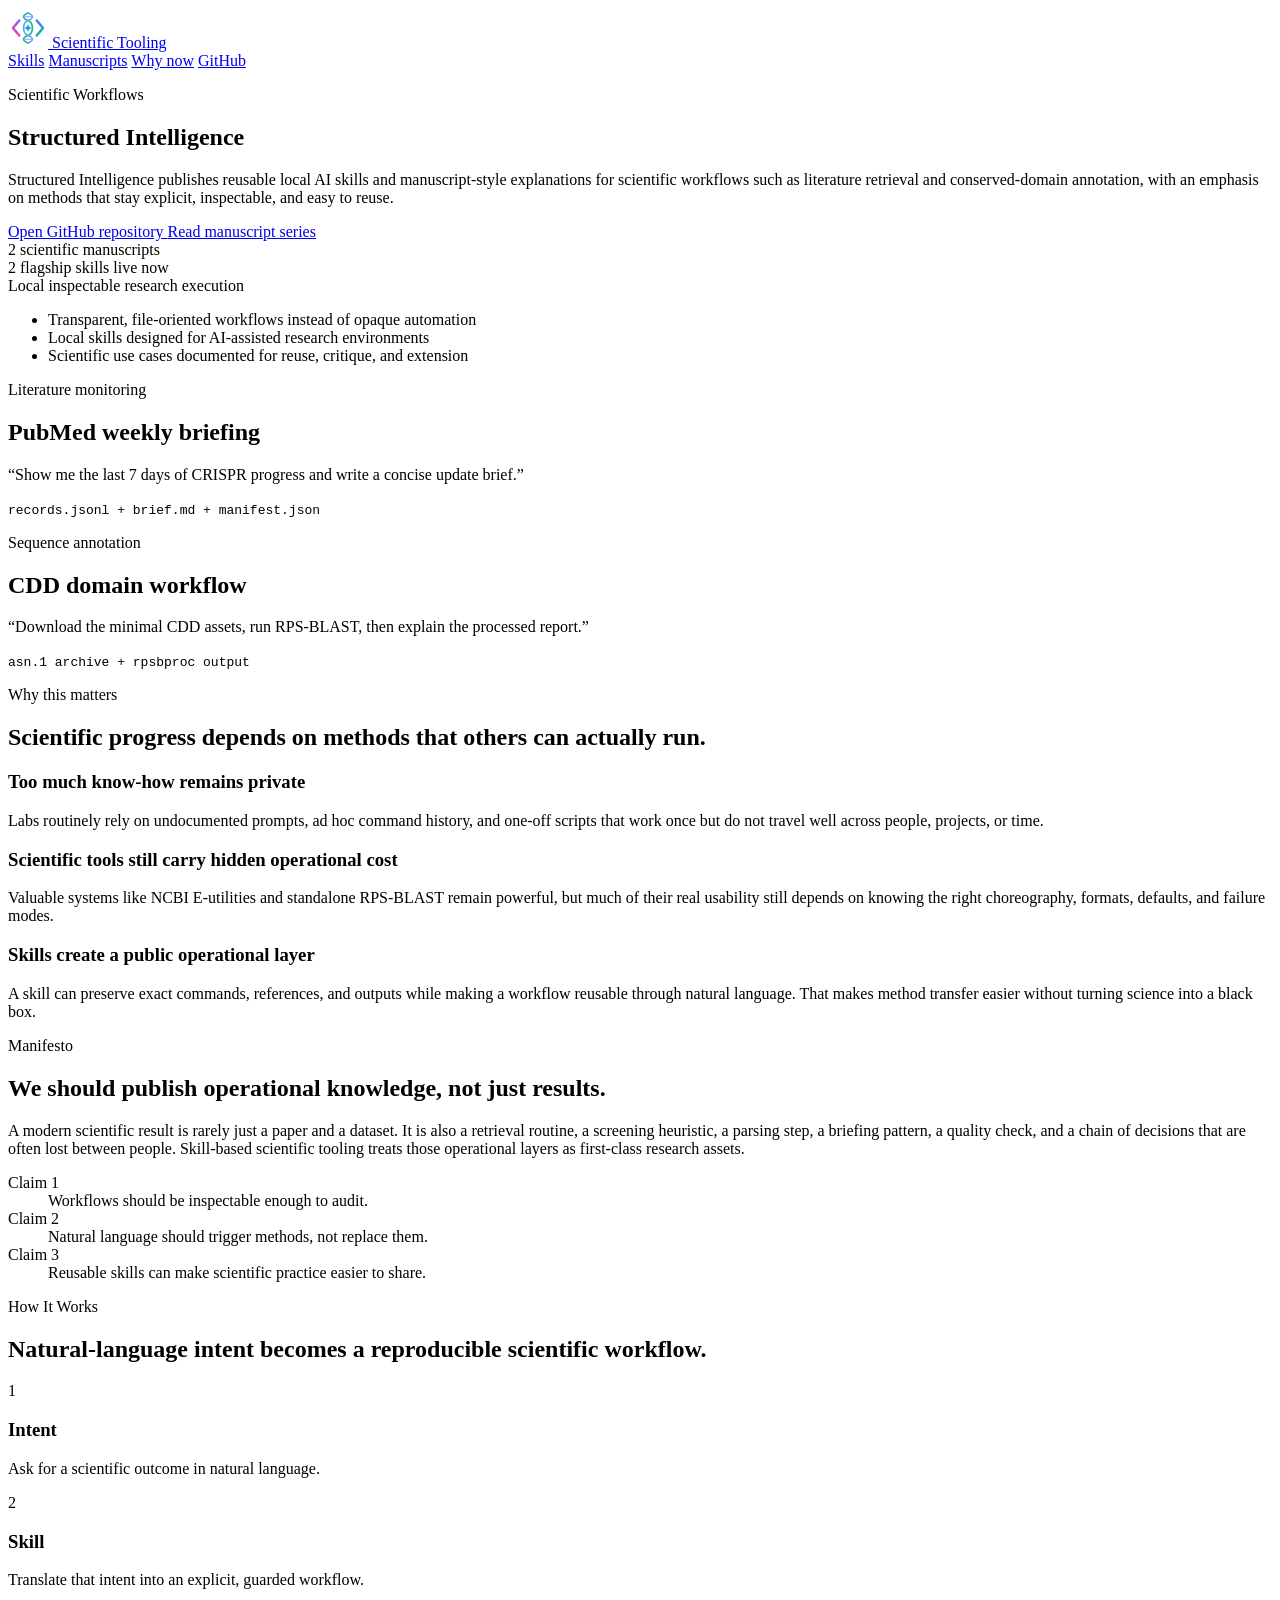
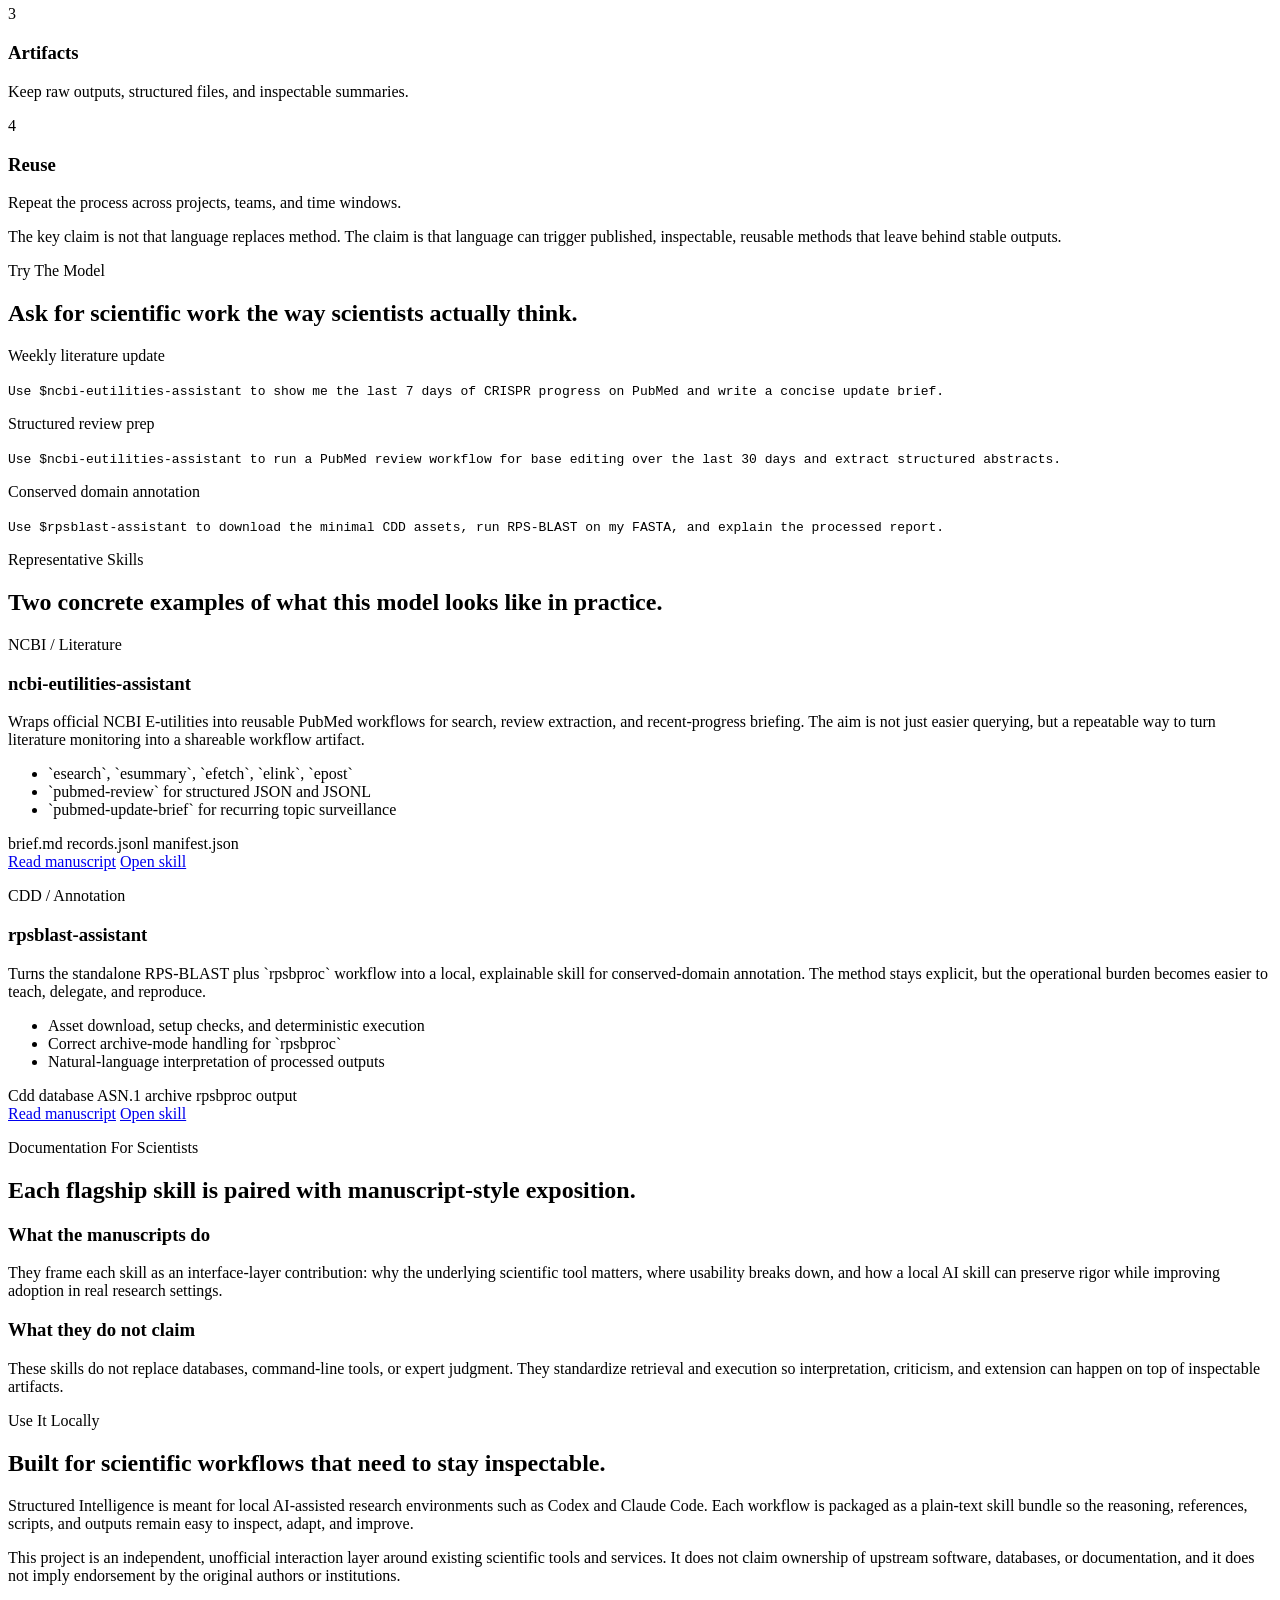
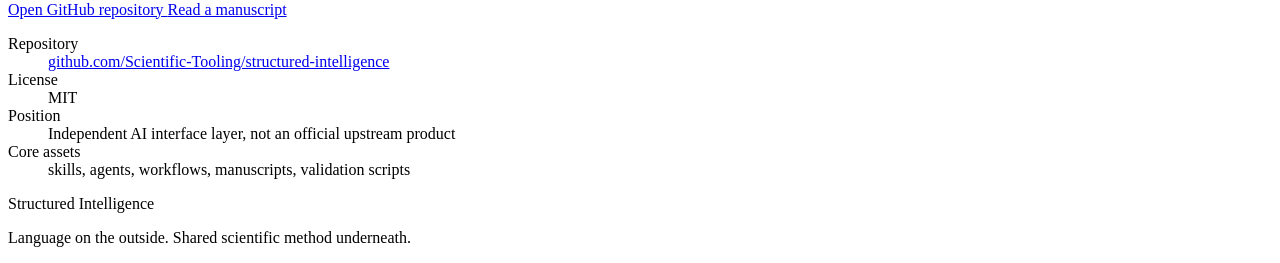
==== commit 02628097: "Refocus public site copy on workflow content" ====
--- a/docs/index.html
+++ b/docs/index.html
@@ -3,171 +3,163 @@
   <head>
     <meta charset="UTF-8" />
     <meta name="viewport" content="width=device-width, initial-scale=1.0" />
-    <title>Scientific Tooling | Reusable Scientific Workflows</title>
+    <title>Structured Intelligence | Scientific Tooling</title>
     <meta
       name="description"
-      content="Scientific Tooling is a public-facing home for reusable scientific workflows, manuscript-style documentation, and local-first AI interface layers for research."
+      content="Scientific workflows, manuscripts, and reusable local AI skills for literature retrieval, domain annotation, and transparent research automation."
     />
     <meta
       name="keywords"
-      content="scientific tooling, reusable scientific workflows, AI research workflows, scientific automation, local AI tools, research infrastructure"
+      content="structured intelligence, scientific tooling, AI research workflows, skill-based tooling, NCBI E-utilities, RPS-BLAST, scientific automation"
     />
     <meta name="author" content="Ming Zhang" />
     <meta name="robots" content="index,follow,max-image-preview:large,max-snippet:-1,max-video-preview:-1" />
     <meta name="googlebot" content="index,follow,max-image-preview:large,max-snippet:-1,max-video-preview:-1" />
     <meta name="theme-color" content="#1b7668" />
     <meta name="color-scheme" content="light only" />
-    <link rel="canonical" href="https://scientifictooling.org/" />
+    <link rel="canonical" href="https://scientifictooling.org/structured-intelligence/" />
     <link rel="icon" href="./logo.svg" type="image/svg+xml" />
     <link rel="apple-touch-icon" href="./logo.png" />
-    <link rel="manifest" href="./site.webmanifest" />
 
     <meta property="og:type" content="website" />
     <meta property="og:site_name" content="Scientific Tooling" />
-    <meta property="og:title" content="Scientific Tooling | Reusable Scientific Workflows" />
+    <meta property="og:title" content="Structured Intelligence | Scientific Tooling" />
     <meta
       property="og:description"
-      content="A public-facing home for reusable scientific workflows, inspectable manuscripts, and local-first AI interface layers."
+      content="Scientific workflows, manuscripts, and reusable local AI skills for literature retrieval, domain annotation, and transparent research automation."
     />
-    <meta property="og:url" content="https://scientifictooling.org/" />
-    <meta property="og:image" content="https://scientifictooling.org/social-preview.png" />
+    <meta property="og:url" content="https://scientifictooling.org/structured-intelligence/" />
+    <meta property="og:image" content="https://scientifictooling.org/structured-intelligence/social-preview.png" />
     <meta property="og:image:type" content="image/png" />
     <meta property="og:image:width" content="1200" />
     <meta property="og:image:height" content="630" />
-    <meta property="og:image:alt" content="Scientific Tooling social preview card" />
+    <meta property="og:image:alt" content="Structured Intelligence social preview card" />
 
     <meta name="twitter:card" content="summary_large_image" />
-    <meta name="twitter:title" content="Scientific Tooling | Reusable Scientific Workflows" />
+    <meta name="twitter:title" content="Structured Intelligence | Scientific Tooling" />
     <meta
       name="twitter:description"
-      content="A public-facing home for reusable scientific workflows, inspectable manuscripts, and local-first AI interface layers."
+      content="Scientific workflows, manuscripts, and reusable local AI skills for literature retrieval, domain annotation, and transparent research automation."
     />
-    <meta name="twitter:image" content="https://scientifictooling.org/social-preview.png" />
+    <meta name="twitter:image" content="https://scientifictooling.org/structured-intelligence/social-preview.png" />
 
     <script type="application/ld+json">
       {
         "@context": "https://schema.org",
         "@graph": [
           {
-            "@type": "WebSite",
-            "@id": "https://scientifictooling.org/#website",
-            "url": "https://scientifictooling.org/",
-            "name": "Scientific Tooling",
-            "description": "A public-facing home for reusable scientific workflows and local AI-assisted research infrastructure.",
-            "publisher": {
-              "@id": "https://scientifictooling.org/#organization"
-            }
-          },
-          {
-            "@type": "Organization",
-            "@id": "https://scientifictooling.org/#organization",
-            "name": "Scientific Tooling",
-            "url": "https://scientifictooling.org/",
-            "logo": {
-              "@type": "ImageObject",
-              "url": "https://scientifictooling.org/logo.svg"
-            },
-            "sameAs": [
-              "https://github.com/Scientific-Tooling"
-            ]
-          },
-          {
-            "@type": "CollectionPage",
-            "@id": "https://scientifictooling.org/#page",
-            "url": "https://scientifictooling.org/",
-            "name": "Scientific Tooling",
+            "@type": "WebPage",
+            "@id": "https://scientifictooling.org/structured-intelligence/#page",
+            "url": "https://scientifictooling.org/structured-intelligence/",
+            "name": "Structured Intelligence",
             "isPartOf": {
               "@id": "https://scientifictooling.org/#website"
             },
             "about": {
-              "@id": "https://scientifictooling.org/#organization"
+              "@id": "https://scientifictooling.org/structured-intelligence/#project"
             },
             "primaryImageOfPage": {
               "@type": "ImageObject",
-              "url": "https://scientifictooling.org/social-preview.png"
+              "url": "https://scientifictooling.org/structured-intelligence/social-preview.png"
+            }
+          },
+          {
+            "@type": "SoftwareSourceCode",
+            "@id": "https://scientifictooling.org/structured-intelligence/#project",
+            "name": "Structured Intelligence",
+            "codeRepository": "https://github.com/Scientific-Tooling/structured-intelligence",
+            "license": "https://github.com/Scientific-Tooling/structured-intelligence/blob/main/LICENSE",
+            "programmingLanguage": [
+              "Shell",
+              "Python",
+              "Markdown",
+              "YAML"
+            ],
+            "publisher": {
+              "@id": "https://scientifictooling.org/#organization"
             }
           }
         ]
       }
     </script>
+    <link rel="stylesheet" href="./theme.css" />
     <link rel="stylesheet" href="./site.css" />
   </head>
   <body>
     <div class="page-shell">
       <header class="hero">
         <nav class="topbar" aria-label="Primary">
-          <a class="brand" href="#top" aria-label="Scientific Tooling home">
+          <a class="brand" href="https://scientifictooling.org/" aria-label="Scientific Tooling home">
             <img src="./logo.svg" alt="" width="40" height="40" />
             <span>Scientific Tooling</span>
           </a>
           <div class="topbar-links">
-            <a href="#projects">Projects</a>
-            <a href="#manuscripts">Manuscripts</a>
+            <a href="#skills">Skills</a>
+            <a href="./manuscripts/">Manuscripts</a>
             <a href="#why">Why now</a>
-            <a href="https://github.com/Scientific-Tooling">GitHub</a>
+            <a href="https://github.com/Scientific-Tooling/structured-intelligence">GitHub</a>
           </div>
         </nav>
 
         <section class="hero-grid" id="top">
           <div class="hero-copy reveal reveal-1">
-            <p class="eyebrow">Scientific Tooling Organization</p>
-            <h1>A public home for reusable scientific workflows.</h1>
+            <p class="eyebrow">Scientific Workflows</p>
+            <h1 class="title-hero">Structured Intelligence</h1>
             <p class="lede">
-              Scientific Tooling is the umbrella site for a simple claim: scientific
-              software should publish more than outcomes. It should publish the
-              operational layer as reusable skills, inspectable scripts, and readable
-              manuscripts that others can run, critique, and extend.
+              Structured Intelligence publishes reusable local AI skills and
+              manuscript-style explanations for scientific workflows such as literature
+              retrieval and conserved-domain annotation, with an emphasis on methods
+              that stay explicit, inspectable, and easy to reuse.
             </p>
             <div class="hero-actions">
-              <a class="button button-primary" href="./structured-intelligence/">
-                Open Structured Intelligence
+              <a class="button button-primary" href="https://github.com/Scientific-Tooling/structured-intelligence">
+                Open GitHub repository
               </a>
               <a class="button button-secondary" href="./manuscripts/">
-                Browse manuscripts
+                Read manuscript series
               </a>
             </div>
-            <div class="hero-facts" aria-label="Platform highlights">
+            <div class="hero-facts" aria-label="Project highlights">
               <article class="fact-chip">
-                <span class="fact-value">1</span>
-                <span class="fact-label">flagship repository live now</span>
+                <span class="fact-value">2</span>
+                <span class="fact-label">scientific manuscripts</span>
               </article>
               <article class="fact-chip">
                 <span class="fact-value">2</span>
-                <span class="fact-label">manuscript web editions</span>
+                <span class="fact-label">flagship skills live now</span>
               </article>
               <article class="fact-chip">
                 <span class="fact-value">Local</span>
-                <span class="fact-label">filesystem-first workflow design</span>
+                <span class="fact-label">inspectable research execution</span>
               </article>
             </div>
-            <ul class="signal-list" aria-label="Platform promises">
-              <li>Natural language should trigger methods, not replace them</li>
-              <li>Skills should leave behind inspectable files and stable artifacts</li>
-              <li>Operational scientific knowledge should be publishable and reusable</li>
+            <ul class="signal-list" aria-label="Repository promises">
+              <li>Transparent, file-oriented workflows instead of opaque automation</li>
+              <li>Local skills designed for AI-assisted research environments</li>
+              <li>Scientific use cases documented for reuse, critique, and extension</li>
             </ul>
           </div>
 
-          <aside class="hero-panel reveal reveal-2" aria-label="Current platform entry points">
+          <aside class="hero-panel reveal reveal-2" aria-label="Example skill outputs">
             <div class="panel-stack">
               <article class="mini-card">
-                <p class="mini-label">Flagship repository</p>
-                <h2>Structured Intelligence</h2>
+                <p class="mini-label">Literature monitoring</p>
+                <h2>PubMed weekly briefing</h2>
                 <p>
-                  The current flagship project: reusable local skills for literature
-                  retrieval, conserved-domain annotation, and transparent scientific
-                  automation.
+                  “Show me the last 7 days of CRISPR progress and write a concise
+                  update brief.”
                 </p>
-                <code>/structured-intelligence/</code>
+                <code>records.jsonl + brief.md + manifest.json</code>
               </article>
 
               <article class="mini-card accent-card">
-                <p class="mini-label">Publication layer</p>
-                <h2>Manuscript web editions</h2>
+                <p class="mini-label">Sequence annotation</p>
+                <h2>CDD domain workflow</h2>
                 <p>
-                  Web-native manuscript pages for scientific readers who want methods,
-                  availability statements, and positioning in a more formal format.
+                  “Download the minimal CDD assets, run RPS-BLAST, then explain
+                  the processed report.”
                 </p>
-                <code>/manuscripts/</code>
+                <code>asn.1 archive + rpsbproc output</code>
               </article>
             </div>
           </aside>
@@ -178,148 +170,202 @@
         <section class="section thesis" id="why">
           <div class="section-heading reveal reveal-1">
             <p class="eyebrow">Why this matters</p>
-            <h2>Science needs shareable method layers, not just isolated tool use.</h2>
+            <h2>Scientific progress depends on methods that others can actually run.</h2>
           </div>
           <div class="thesis-grid">
             <article class="thesis-card reveal reveal-1">
-              <h3>Operational knowledge is still too private</h3>
-              <p>
-                Valuable work often depends on tacit prompts, undocumented shell
-                history, and fragile habits that do not survive handoff across people,
-                labs, or time.
+              <h3>Too much know-how remains private</h3>
+              <p>
+                Labs routinely rely on undocumented prompts, ad hoc command history,
+                and one-off scripts that work once but do not travel well across
+                people, projects, or time.
               </p>
             </article>
             <article class="thesis-card reveal reveal-2">
-              <h3>Powerful scientific tools remain hard to operationalize</h3>
-              <p>
-                APIs, command-line programs, and data resources are often strong in
-                capability but weak in day-to-day transferability. The missing layer
-                is frequently method packaging rather than new algorithms.
+              <h3>Scientific tools still carry hidden operational cost</h3>
+              <p>
+                Valuable systems like NCBI E-utilities and standalone RPS-BLAST remain
+                powerful, but much of their real usability still depends on knowing
+                the right choreography, formats, defaults, and failure modes.
               </p>
             </article>
             <article class="thesis-card reveal reveal-3">
-              <h3>Reusable skills can turn one-off routines into infrastructure</h3>
-              <p>
-                A published skill can preserve exact commands, references, output
-                expectations, and safety constraints while making a workflow easier to
-                invoke and easier to teach.
-              </p>
-            </article>
+              <h3>Skills create a public operational layer</h3>
+              <p>
+                A skill can preserve exact commands, references, and outputs while
+                making a workflow reusable through natural language. That makes method
+                transfer easier without turning science into a black box.
+              </p>
+            </article>
+          </div>
+        </section>
+
+        <section class="section manifesto">
+          <div class="repo-panel reveal reveal-2">
+            <div>
+              <p class="eyebrow">Manifesto</p>
+              <h2>We should publish operational knowledge, not just results.</h2>
+              <p>
+                A modern scientific result is rarely just a paper and a dataset. It is
+                also a retrieval routine, a screening heuristic, a parsing step, a
+                briefing pattern, a quality check, and a chain of decisions that are
+                often lost between people. Skill-based scientific tooling treats those
+                operational layers as first-class research assets.
+              </p>
+            </div>
+            <dl class="repo-meta">
+              <div>
+                <dt>Claim 1</dt>
+                <dd>Workflows should be inspectable enough to audit.</dd>
+              </div>
+              <div>
+                <dt>Claim 2</dt>
+                <dd>Natural language should trigger methods, not replace them.</dd>
+              </div>
+              <div>
+                <dt>Claim 3</dt>
+                <dd>Reusable skills can make scientific practice easier to share.</dd>
+              </div>
+            </dl>
           </div>
         </section>
 
         <section class="section workflow-band">
           <div class="section-heading reveal reveal-1">
-            <p class="eyebrow">Platform Structure</p>
-            <h2>Scientific Tooling now separates platform identity from project identity.</h2>
+            <p class="eyebrow">How It Works</p>
+            <h2>Natural-language intent becomes a reproducible scientific workflow.</h2>
           </div>
           <div class="workflow-frame reveal reveal-2">
             <div class="workflow-step">
               <span>1</span>
-              <h3>Organization</h3>
-              <p>Scientific Tooling serves as the umbrella brand and public-facing site.</p>
+              <h3>Intent</h3>
+              <p>Ask for a scientific outcome in natural language.</p>
             </div>
             <div class="workflow-step">
               <span>2</span>
-              <h3>Repository</h3>
-              <p>Structured Intelligence is the flagship repository and active implementation surface.</p>
+              <h3>Skill</h3>
+              <p>Translate that intent into an explicit, guarded workflow.</p>
             </div>
             <div class="workflow-step">
               <span>3</span>
-              <h3>Manuscripts</h3>
-              <p>Formal web editions translate reusable workflows into scientific prose.</p>
+              <h3>Artifacts</h3>
+              <p>Keep raw outputs, structured files, and inspectable summaries.</p>
             </div>
             <div class="workflow-step">
               <span>4</span>
               <h3>Reuse</h3>
-              <p>Researchers can inspect, rerun, critique, and extend the operational layer.</p>
+              <p>Repeat the process across projects, teams, and time windows.</p>
             </div>
           </div>
           <div class="workflow-note reveal reveal-3">
             <p>
-              The point of this structure is clarity. The domain and organization
-              describe the broader initiative; the project path identifies the
-              current flagship implementation.
+              The key claim is not that language replaces method. The claim is that
+              language can trigger published, inspectable, reusable methods that leave
+              behind stable outputs.
             </p>
           </div>
         </section>
 
-        <section class="section" id="projects">
+        <section class="section prompt-lab">
           <div class="section-heading reveal reveal-1">
-            <p class="eyebrow">Current Projects</p>
-            <h2>Start with the flagship repository, then move into manuscripts and artifacts.</h2>
+            <p class="eyebrow">Try The Model</p>
+            <h2>Ask for scientific work the way scientists actually think.</h2>
+          </div>
+          <div class="prompt-grid">
+            <article class="prompt-card reveal reveal-1">
+              <p class="card-tag">Weekly literature update</p>
+              <code>Use $ncbi-eutilities-assistant to show me the last 7 days of CRISPR progress on PubMed and write a concise update brief.</code>
+            </article>
+            <article class="prompt-card reveal reveal-2">
+              <p class="card-tag">Structured review prep</p>
+              <code>Use $ncbi-eutilities-assistant to run a PubMed review workflow for base editing over the last 30 days and extract structured abstracts.</code>
+            </article>
+            <article class="prompt-card reveal reveal-3">
+              <p class="card-tag">Conserved domain annotation</p>
+              <code>Use $rpsblast-assistant to download the minimal CDD assets, run RPS-BLAST on my FASTA, and explain the processed report.</code>
+            </article>
+          </div>
+        </section>
+
+        <section class="section" id="skills">
+          <div class="section-heading reveal reveal-1">
+            <p class="eyebrow">Representative Skills</p>
+            <h2>Two concrete examples of what this model looks like in practice.</h2>
           </div>
           <div class="card-grid">
             <article class="feature-card reveal reveal-1">
-              <p class="card-tag">Flagship Repository</p>
-              <h3>Structured Intelligence</h3>
-              <p>
-                A repository for skill-based scientific tooling: reusable local skills,
-                scripts, manuscripts, and validation logic designed for AI-assisted
-                scientific work that remains inspectable.
+              <p class="card-tag">NCBI / Literature</p>
+              <h3>ncbi-eutilities-assistant</h3>
+              <p>
+                Wraps official NCBI E-utilities into reusable PubMed workflows for
+                search, review extraction, and recent-progress briefing. The aim is
+                not just easier querying, but a repeatable way to turn literature
+                monitoring into a shareable workflow artifact.
               </p>
               <ul>
-                <li>NCBI E-utilities workflows for PubMed retrieval and briefing</li>
-                <li>Standalone RPS-BLAST and CDD annotation orchestration</li>
-                <li>Plain-text assets for Codex and Claude Code environments</li>
+                <li>`esearch`, `esummary`, `efetch`, `elink`, `epost`</li>
+                <li>`pubmed-review` for structured JSON and JSONL</li>
+                <li>`pubmed-update-brief` for recurring topic surveillance</li>
               </ul>
               <div class="artifact-row">
-                <span>skills/</span>
-                <span>manuscripts/</span>
-                <span>validation scripts</span>
+                <span>brief.md</span>
+                <span>records.jsonl</span>
+                <span>manifest.json</span>
               </div>
               <div class="card-links">
-                <a href="./structured-intelligence/">Open project site</a>
-                <a href="https://github.com/Scientific-Tooling/structured-intelligence">Open repository</a>
-              </div>
-            </article>
-
-            <article class="feature-card reveal reveal-2" id="manuscripts">
-              <p class="card-tag">Publication Layer</p>
-              <h3>Structured Intelligence Manuscript Series</h3>
-              <p>
-                Publication-style web pages that explain why the workflows matter,
-                where operational barriers exist, and how an independent AI interface
-                layer can improve reuse without hiding the original method.
+                <a href="./manuscripts/ncbi-eutilities-assistant/">Read manuscript</a>
+                <a href="https://github.com/Scientific-Tooling/structured-intelligence/blob/main/skills/ncbi-eutilities-assistant/SKILL.md">Open skill</a>
+              </div>
+            </article>
+
+            <article class="feature-card reveal reveal-2">
+              <p class="card-tag">CDD / Annotation</p>
+              <h3>rpsblast-assistant</h3>
+              <p>
+                Turns the standalone RPS-BLAST plus `rpsbproc` workflow into a local,
+                explainable skill for conserved-domain annotation. The method stays
+                explicit, but the operational burden becomes easier to teach,
+                delegate, and reproduce.
               </p>
               <ul>
-                <li>Web editions for NCBI E-utilities and RPS-BLAST workflows</li>
-                <li>Availability, limitations, and positioning written for scientists</li>
-                <li>Markdown sources preserved for citation and revision</li>
+                <li>Asset download, setup checks, and deterministic execution</li>
+                <li>Correct archive-mode handling for `rpsbproc`</li>
+                <li>Natural-language interpretation of processed outputs</li>
               </ul>
               <div class="artifact-row">
-                <span>web manuscripts</span>
-                <span>markdown source</span>
-                <span>availability notes</span>
+                <span>Cdd database</span>
+                <span>ASN.1 archive</span>
+                <span>rpsbproc output</span>
               </div>
               <div class="card-links">
-                <a href="./manuscripts/">Read manuscripts</a>
-                <a href="./structured-intelligence/#skills">See flagship skills</a>
-              </div>
-            </article>
-          </div>
-        </section>
-
-        <section class="section manuscripts">
+                <a href="./manuscripts/rpsblast-assistant/">Read manuscript</a>
+                <a href="https://github.com/Scientific-Tooling/structured-intelligence/blob/main/skills/rpsblast-assistant/SKILL.md">Open skill</a>
+              </div>
+            </article>
+          </div>
+        </section>
+
+        <section class="section manuscripts" id="manuscripts">
           <div class="section-heading reveal reveal-1">
-            <p class="eyebrow">Publishing Model</p>
-            <h2>The platform is meant to host reusable scientific practice, not just describe it.</h2>
+            <p class="eyebrow">Documentation For Scientists</p>
+            <h2>Each flagship skill is paired with manuscript-style exposition.</h2>
           </div>
           <div class="manuscript-strip reveal reveal-2">
             <div>
-              <h3>What gets published</h3>
-              <p>
-                Skills, scripts, references, manuscripts, validation rules, and
-                reproducible output expectations. The goal is to make scientific
-                operations public enough to inspect and teach.
+              <h3>What the manuscripts do</h3>
+              <p>
+                They frame each skill as an interface-layer contribution: why the
+                underlying scientific tool matters, where usability breaks down, and
+                how a local AI skill can preserve rigor while improving adoption in
+                real research settings.
               </p>
             </div>
             <div>
-              <h3>What remains explicit</h3>
-              <p>
-                This is an independent, unofficial AI interaction layer around
-                upstream tools and services. It does not replace original software,
-                databases, or expert judgment, and it does not imply endorsement.
+              <h3>What they do not claim</h3>
+              <p>
+                These skills do not replace databases, command-line tools, or expert
+                judgment. They standardize retrieval and execution so interpretation,
+                criticism, and extension can happen on top of inspectable artifacts.
               </p>
             </div>
           </div>
@@ -328,54 +374,49 @@
         <section class="section repository">
           <div class="repo-panel reveal reveal-2">
             <div>
-              <p class="eyebrow">Organization</p>
-              <h2>Scientific Tooling is now the public-facing layer for the work.</h2>
-              <p>
-                The domain and organization name are meant to support a broader
-                initiative. Structured Intelligence remains the current flagship
-                repository, but the site structure now leaves room for additional
-                projects, manuscript collections, and reusable workflow assets over
-                time.
+              <p class="eyebrow">Use It Locally</p>
+              <h2>Built for scientific workflows that need to stay inspectable.</h2>
+              <p>
+                Structured Intelligence is meant for local AI-assisted research
+                environments such as Codex and Claude Code. Each workflow is packaged
+                as a plain-text skill bundle so the reasoning, references, scripts,
+                and outputs remain easy to inspect, adapt, and improve.
               </p>
               <p class="repo-note">
-                The broader initiative adds an independent AI interface layer around
+                This project is an independent, unofficial interaction layer around
                 existing scientific tools and services. It does not claim ownership
                 of upstream software, databases, or documentation, and it does not
                 imply endorsement by the original authors or institutions.
               </p>
               <div class="hero-actions repo-actions">
-                <a class="button button-primary" href="https://github.com/Scientific-Tooling">
-                  Open GitHub organization
+                <a class="button button-primary" href="https://github.com/Scientific-Tooling/structured-intelligence">
+                  Open GitHub repository
                 </a>
-                <a class="button button-secondary" href="./structured-intelligence/">
-                  Visit flagship project
+                <a class="button button-secondary" href="./manuscripts/">
+                  Read a manuscript
                 </a>
               </div>
             </div>
             <dl class="repo-meta">
               <div>
-                <dt>Organization</dt>
+                <dt>Repository</dt>
                 <dd>
-                  <a href="https://github.com/Scientific-Tooling">
-                    github.com/Scientific-Tooling
+                  <a href="https://github.com/Scientific-Tooling/structured-intelligence">
+                    github.com/Scientific-Tooling/structured-intelligence
                   </a>
                 </dd>
               </div>
               <div>
-                <dt>Flagship repository</dt>
-                <dd>
-                  <a href="https://github.com/Scientific-Tooling/structured-intelligence">
-                    structured-intelligence
-                  </a>
-                </dd>
-              </div>
-              <div>
                 <dt>License</dt>
                 <dd>MIT</dd>
               </div>
               <div>
-                <dt>Current focus</dt>
-                <dd>Reusable skills, manuscripts, and local-first scientific workflows</dd>
+                <dt>Position</dt>
+                <dd>Independent AI interface layer, not an official upstream product</dd>
+              </div>
+              <div>
+                <dt>Core assets</dt>
+                <dd>skills, agents, workflows, manuscripts, validation scripts</dd>
               </div>
             </dl>
           </div>
@@ -383,7 +424,7 @@
       </main>
 
       <footer class="footer">
-        <p>Scientific Tooling</p>
+        <p>Structured Intelligence</p>
         <p>Language on the outside. Shared scientific method underneath.</p>
       </footer>
     </div>
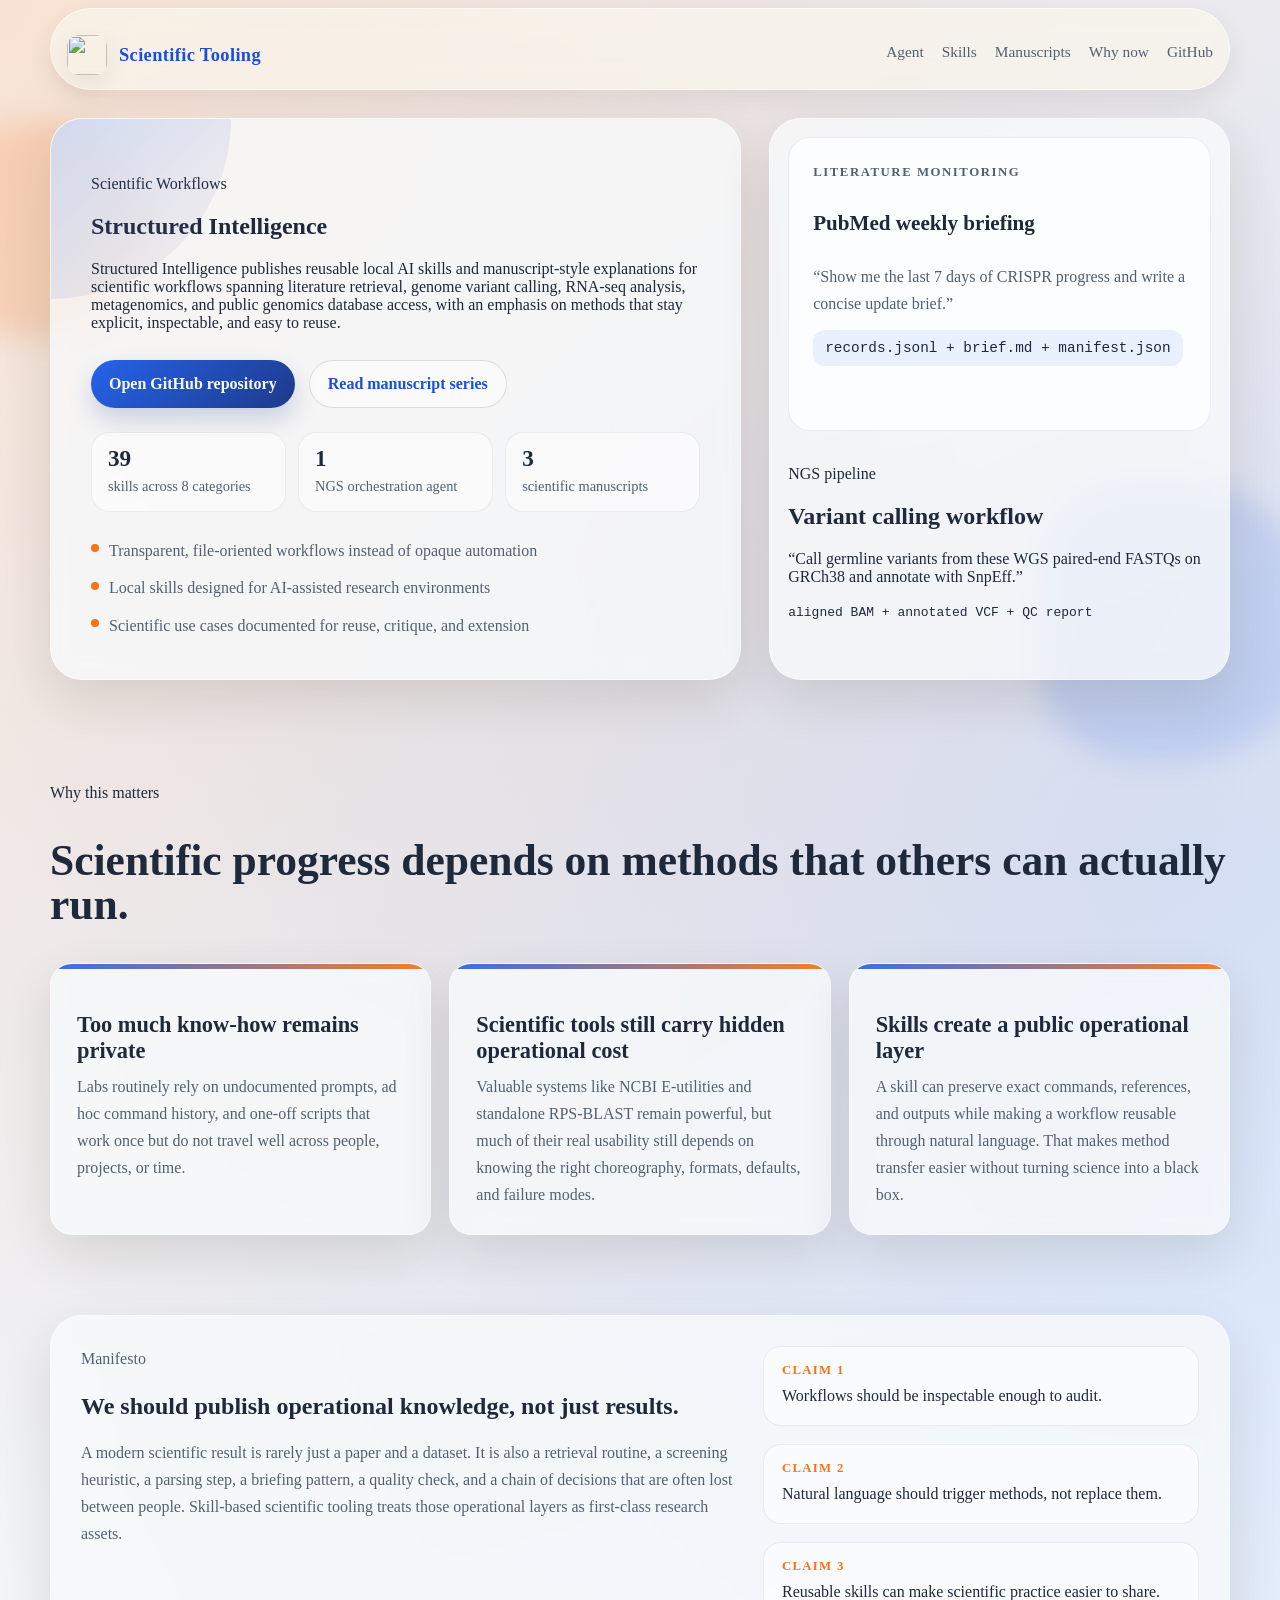
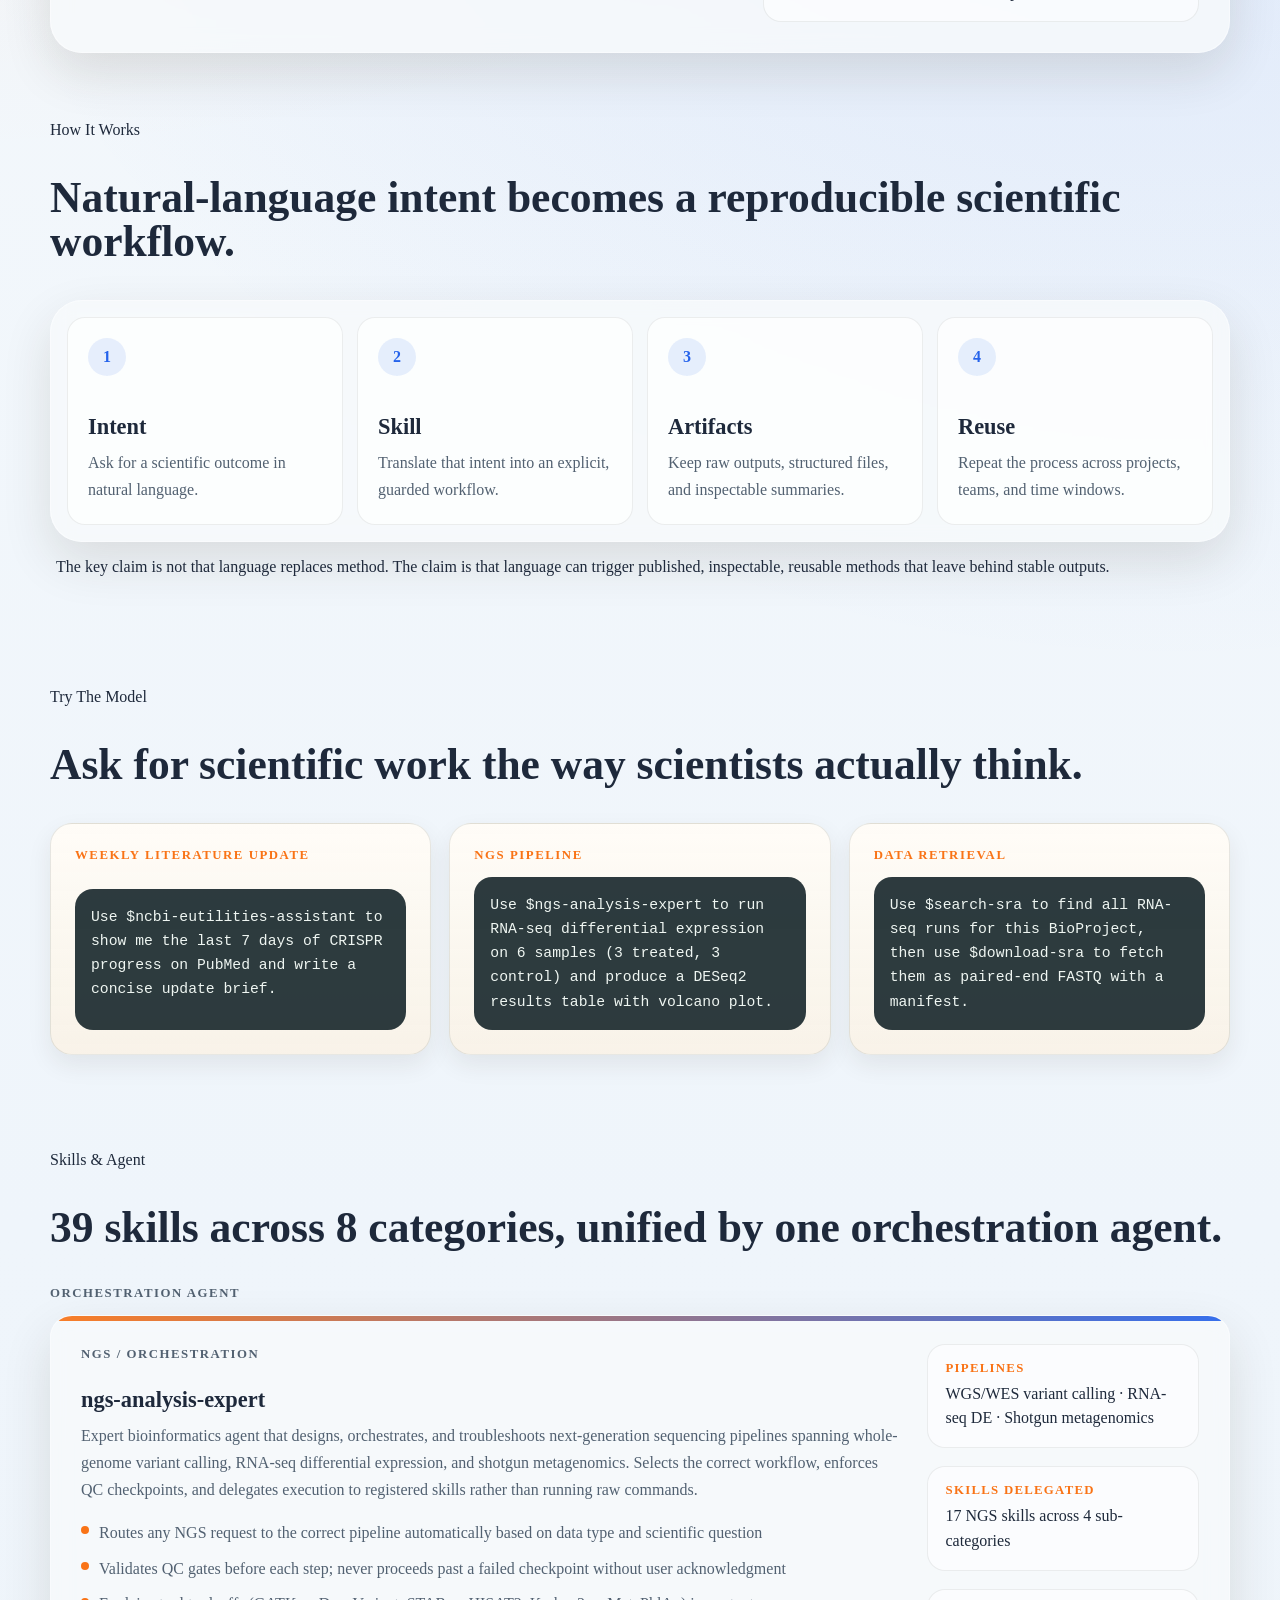
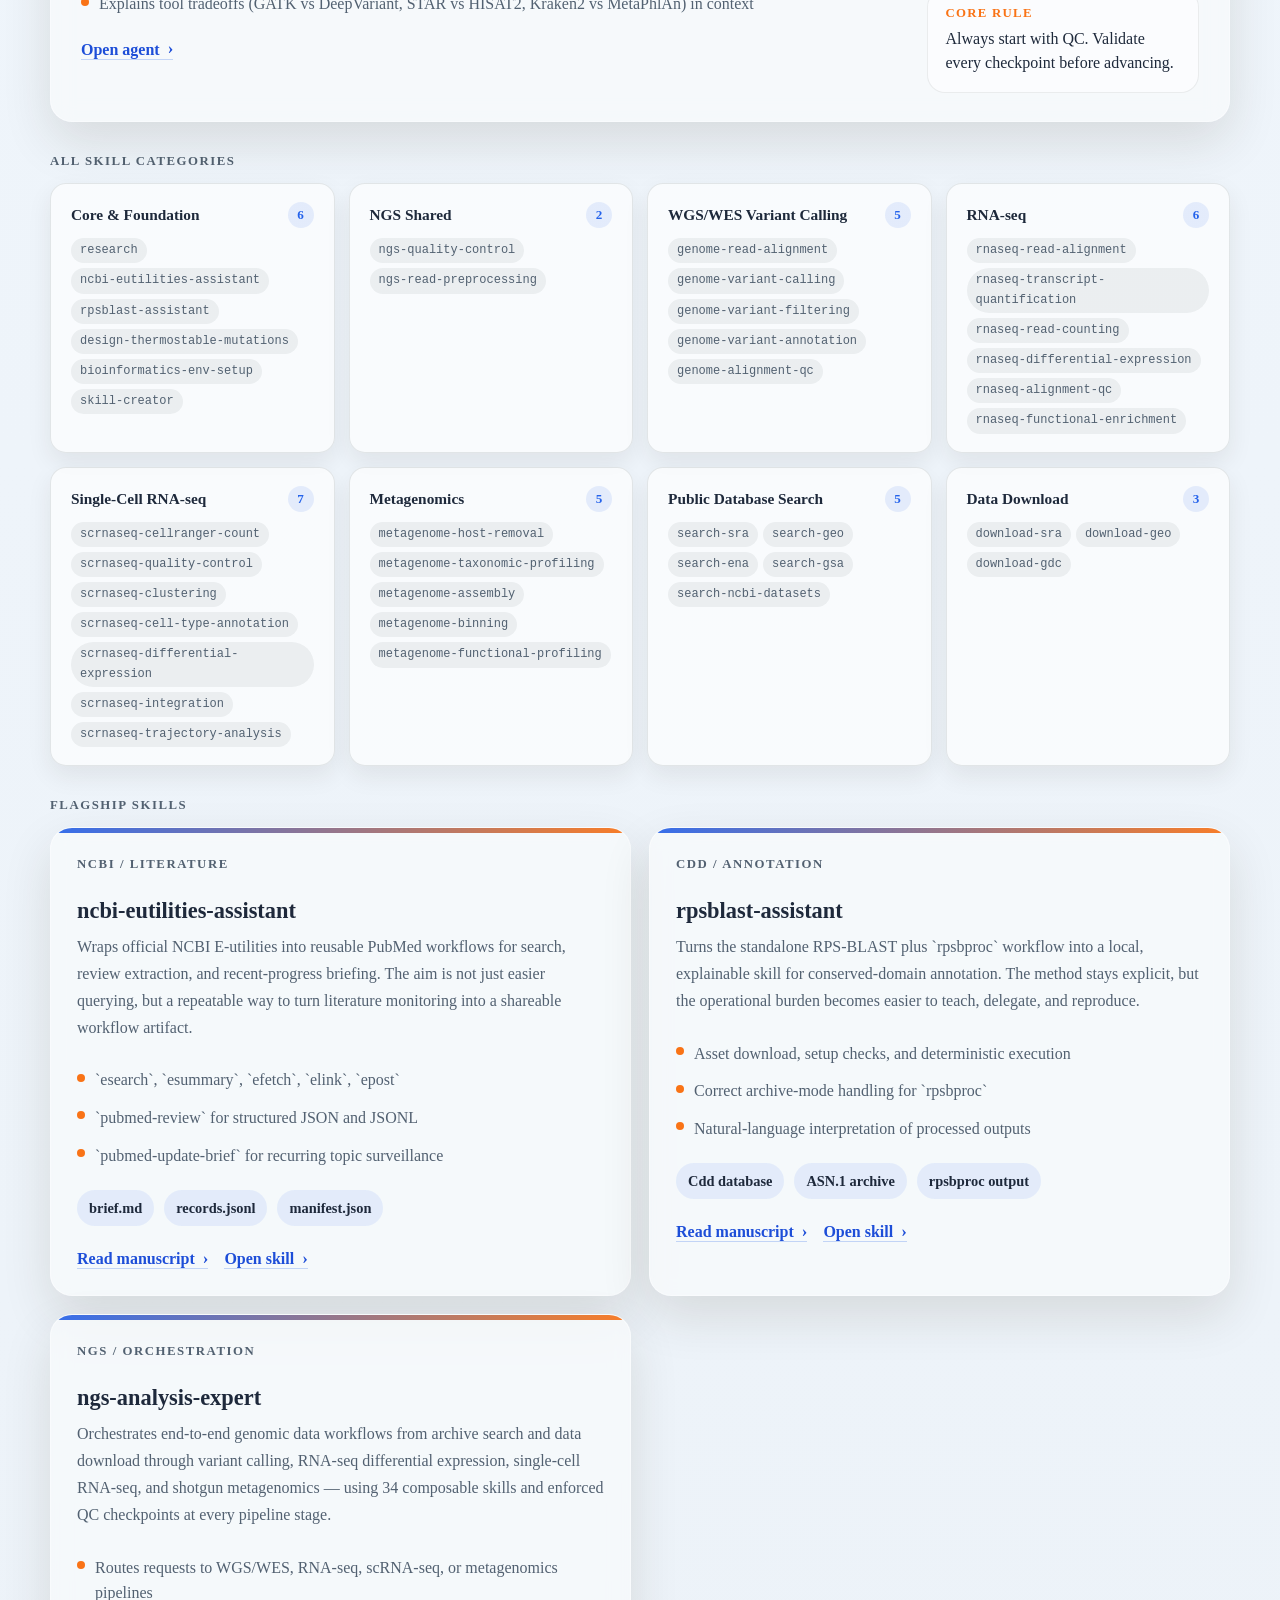
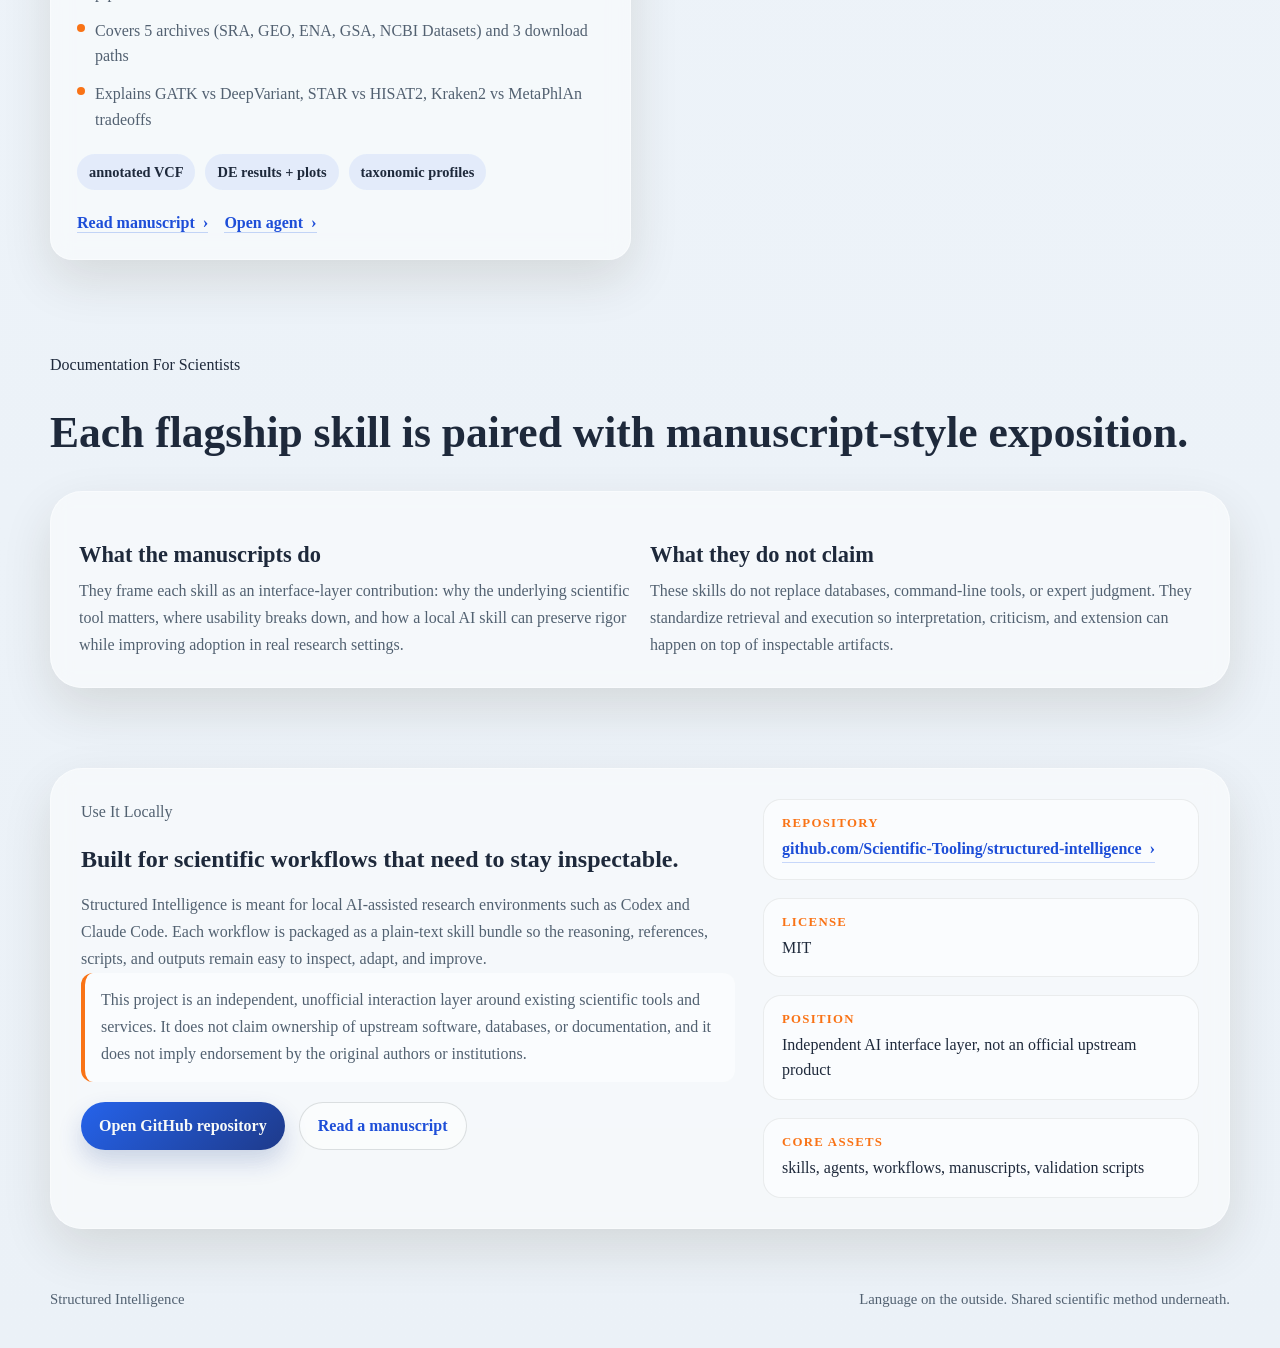
==== commit 9abe3053: "Add NGS data lifecycle skills, manuscript, and wire to web pages - Add 8 public database and downloa" ====
--- a/docs/index.html
+++ b/docs/index.html
@@ -18,8 +18,8 @@
     <meta name="theme-color" content="#1b7668" />
     <meta name="color-scheme" content="light only" />
     <link rel="canonical" href="https://scientifictooling.org/structured-intelligence/" />
-    <link rel="icon" href="./logo.svg" type="image/svg+xml" />
-    <link rel="apple-touch-icon" href="./logo.png" />
+    <link rel="icon" href="./assets/logo.svg" type="image/svg+xml" />
+    <link rel="apple-touch-icon" href="./assets/logo.png" />
 
     <meta property="og:type" content="website" />
     <meta property="og:site_name" content="Scientific Tooling" />
@@ -29,7 +29,7 @@
       content="Scientific workflows, manuscripts, and reusable local AI skills for literature retrieval, domain annotation, and transparent research automation."
     />
     <meta property="og:url" content="https://scientifictooling.org/structured-intelligence/" />
-    <meta property="og:image" content="https://scientifictooling.org/structured-intelligence/social-preview.png" />
+    <meta property="og:image" content="https://scientifictooling.org/structured-intelligence/assets/social-preview.png" />
     <meta property="og:image:type" content="image/png" />
     <meta property="og:image:width" content="1200" />
     <meta property="og:image:height" content="630" />
@@ -41,7 +41,7 @@
       name="twitter:description"
       content="Scientific workflows, manuscripts, and reusable local AI skills for literature retrieval, domain annotation, and transparent research automation."
     />
-    <meta name="twitter:image" content="https://scientifictooling.org/structured-intelligence/social-preview.png" />
+    <meta name="twitter:image" content="https://scientifictooling.org/structured-intelligence/assets/social-preview.png" />
 
     <script type="application/ld+json">
       {
@@ -60,7 +60,7 @@
             },
             "primaryImageOfPage": {
               "@type": "ImageObject",
-              "url": "https://scientifictooling.org/structured-intelligence/social-preview.png"
+              "url": "https://scientifictooling.org/structured-intelligence/assets/social-preview.png"
             }
           },
           {
@@ -82,18 +82,19 @@
         ]
       }
     </script>
-    <link rel="stylesheet" href="./theme.css" />
-    <link rel="stylesheet" href="./site.css" />
+    <link rel="stylesheet" href="./assets/theme.css" />
+    <link rel="stylesheet" href="./assets/site.css" />
   </head>
   <body>
     <div class="page-shell">
       <header class="hero">
         <nav class="topbar" aria-label="Primary">
           <a class="brand" href="https://scientifictooling.org/" aria-label="Scientific Tooling home">
-            <img src="./logo.svg" alt="" width="40" height="40" />
+            <img src="./assets/logo.svg" alt="" width="40" height="40" />
             <span>Scientific Tooling</span>
           </a>
           <div class="topbar-links">
+            <a href="#agent">Agent</a>
             <a href="#skills">Skills</a>
             <a href="./manuscripts/">Manuscripts</a>
             <a href="#why">Why now</a>
@@ -107,9 +108,10 @@
             <h1 class="title-hero">Structured Intelligence</h1>
             <p class="lede">
               Structured Intelligence publishes reusable local AI skills and
-              manuscript-style explanations for scientific workflows such as literature
-              retrieval and conserved-domain annotation, with an emphasis on methods
-              that stay explicit, inspectable, and easy to reuse.
+              manuscript-style explanations for scientific workflows spanning literature
+              retrieval, genome variant calling, RNA-seq analysis, metagenomics, and
+              public genomics database access, with an emphasis on methods that stay
+              explicit, inspectable, and easy to reuse.
             </p>
             <div class="hero-actions">
               <a class="button button-primary" href="https://github.com/Scientific-Tooling/structured-intelligence">
@@ -121,16 +123,16 @@
             </div>
             <div class="hero-facts" aria-label="Project highlights">
               <article class="fact-chip">
-                <span class="fact-value">2</span>
-                <span class="fact-label">scientific manuscripts</span>
+                <span class="fact-value">39</span>
+                <span class="fact-label">skills across 8 categories</span>
               </article>
               <article class="fact-chip">
-                <span class="fact-value">2</span>
-                <span class="fact-label">flagship skills live now</span>
+                <span class="fact-value">1</span>
+                <span class="fact-label">NGS orchestration agent</span>
               </article>
               <article class="fact-chip">
-                <span class="fact-value">Local</span>
-                <span class="fact-label">inspectable research execution</span>
+                <span class="fact-value">3</span>
+                <span class="fact-label">scientific manuscripts</span>
               </article>
             </div>
             <ul class="signal-list" aria-label="Repository promises">
@@ -152,14 +154,14 @@
                 <code>records.jsonl + brief.md + manifest.json</code>
               </article>
 
-              <article class="mini-card accent-card">
-                <p class="mini-label">Sequence annotation</p>
-                <h2>CDD domain workflow</h2>
+              <article class=”mini-card accent-card”>
+                <p class=”mini-label”>NGS pipeline</p>
+                <h2>Variant calling workflow</h2>
                 <p>
-                  “Download the minimal CDD assets, run RPS-BLAST, then explain
-                  the processed report.”
+                  “Call germline variants from these WGS paired-end FASTQs on
+                  GRCh38 and annotate with SnpEff.”
                 </p>
-                <code>asn.1 archive + rpsbproc output</code>
+                <code>aligned BAM + annotated VCF + QC report</code>
               </article>
             </div>
           </aside>
@@ -277,21 +279,169 @@
               <code>Use $ncbi-eutilities-assistant to show me the last 7 days of CRISPR progress on PubMed and write a concise update brief.</code>
             </article>
             <article class="prompt-card reveal reveal-2">
-              <p class="card-tag">Structured review prep</p>
-              <code>Use $ncbi-eutilities-assistant to run a PubMed review workflow for base editing over the last 30 days and extract structured abstracts.</code>
+              <p class="card-tag">NGS pipeline</p>
+              <code>Use $ngs-analysis-expert to run RNA-seq differential expression on 6 samples (3 treated, 3 control) and produce a DESeq2 results table with volcano plot.</code>
             </article>
             <article class="prompt-card reveal reveal-3">
-              <p class="card-tag">Conserved domain annotation</p>
-              <code>Use $rpsblast-assistant to download the minimal CDD assets, run RPS-BLAST on my FASTA, and explain the processed report.</code>
+              <p class="card-tag">Data retrieval</p>
+              <code>Use $search-sra to find all RNA-seq runs for this BioProject, then use $download-sra to fetch them as paired-end FASTQ with a manifest.</code>
             </article>
           </div>
         </section>
 
         <section class="section" id="skills">
           <div class="section-heading reveal reveal-1">
-            <p class="eyebrow">Representative Skills</p>
-            <h2>Two concrete examples of what this model looks like in practice.</h2>
-          </div>
+            <p class="eyebrow">Skills &amp; Agent</p>
+            <h2>39 skills across 8 categories, unified by one orchestration agent.</h2>
+          </div>
+
+          <p class="subsection-label" id="agent">Orchestration Agent</p>
+          <article class="agent-card reveal reveal-1">
+            <div class="agent-card-body">
+              <div>
+                <p class="card-tag">NGS / Orchestration</p>
+                <h3>ngs-analysis-expert</h3>
+                <p>
+                  Expert bioinformatics agent that designs, orchestrates, and troubleshoots
+                  next-generation sequencing pipelines spanning whole-genome variant calling,
+                  RNA-seq differential expression, and shotgun metagenomics. Selects the
+                  correct workflow, enforces QC checkpoints, and delegates execution to
+                  registered skills rather than running raw commands.
+                </p>
+                <ul>
+                  <li>Routes any NGS request to the correct pipeline automatically based on data type and scientific question</li>
+                  <li>Validates QC gates before each step; never proceeds past a failed checkpoint without user acknowledgment</li>
+                  <li>Explains tool tradeoffs (GATK vs DeepVariant, STAR vs HISAT2, Kraken2 vs MetaPhlAn) in context</li>
+                </ul>
+                <div class="card-links">
+                  <a href="https://github.com/Scientific-Tooling/structured-intelligence/blob/main/agents/ngs-analysis-expert/AGENT.md">Open agent</a>
+                </div>
+              </div>
+              <dl class="repo-meta">
+                <div>
+                  <dt>Pipelines</dt>
+                  <dd>WGS/WES variant calling · RNA-seq DE · Shotgun metagenomics</dd>
+                </div>
+                <div>
+                  <dt>Skills delegated</dt>
+                  <dd>17 NGS skills across 4 sub-categories</dd>
+                </div>
+                <div>
+                  <dt>Core rule</dt>
+                  <dd>Always start with QC. Validate every checkpoint before advancing.</dd>
+                </div>
+              </dl>
+            </div>
+          </article>
+
+          <p class="subsection-label">All Skill Categories</p>
+          <div class="category-grid reveal reveal-2">
+            <article class="category-card">
+              <div class="category-header">
+                <h4>Core &amp; Foundation</h4>
+                <span class="category-count">6</span>
+              </div>
+              <div class="skill-chip-list">
+                <span class="skill-chip">research</span>
+                <span class="skill-chip">ncbi-eutilities-assistant</span>
+                <span class="skill-chip">rpsblast-assistant</span>
+                <span class="skill-chip">design-thermostable-mutations</span>
+                <span class="skill-chip">bioinformatics-env-setup</span>
+                <span class="skill-chip">skill-creator</span>
+              </div>
+            </article>
+            <article class="category-card">
+              <div class="category-header">
+                <h4>NGS Shared</h4>
+                <span class="category-count">2</span>
+              </div>
+              <div class="skill-chip-list">
+                <span class="skill-chip">ngs-quality-control</span>
+                <span class="skill-chip">ngs-read-preprocessing</span>
+              </div>
+            </article>
+            <article class="category-card">
+              <div class="category-header">
+                <h4>WGS/WES Variant Calling</h4>
+                <span class="category-count">5</span>
+              </div>
+              <div class="skill-chip-list">
+                <span class="skill-chip">genome-read-alignment</span>
+                <span class="skill-chip">genome-variant-calling</span>
+                <span class="skill-chip">genome-variant-filtering</span>
+                <span class="skill-chip">genome-variant-annotation</span>
+                <span class="skill-chip">genome-alignment-qc</span>
+              </div>
+            </article>
+            <article class="category-card">
+              <div class="category-header">
+                <h4>RNA-seq</h4>
+                <span class="category-count">6</span>
+              </div>
+              <div class="skill-chip-list">
+                <span class="skill-chip">rnaseq-read-alignment</span>
+                <span class="skill-chip">rnaseq-transcript-quantification</span>
+                <span class="skill-chip">rnaseq-read-counting</span>
+                <span class="skill-chip">rnaseq-differential-expression</span>
+                <span class="skill-chip">rnaseq-alignment-qc</span>
+                <span class="skill-chip">rnaseq-functional-enrichment</span>
+              </div>
+            </article>
+            <article class="category-card">
+              <div class="category-header">
+                <h4>Single-Cell RNA-seq</h4>
+                <span class="category-count">7</span>
+              </div>
+              <div class="skill-chip-list">
+                <span class="skill-chip">scrnaseq-cellranger-count</span>
+                <span class="skill-chip">scrnaseq-quality-control</span>
+                <span class="skill-chip">scrnaseq-clustering</span>
+                <span class="skill-chip">scrnaseq-cell-type-annotation</span>
+                <span class="skill-chip">scrnaseq-differential-expression</span>
+                <span class="skill-chip">scrnaseq-integration</span>
+                <span class="skill-chip">scrnaseq-trajectory-analysis</span>
+              </div>
+            </article>
+            <article class="category-card">
+              <div class="category-header">
+                <h4>Metagenomics</h4>
+                <span class="category-count">5</span>
+              </div>
+              <div class="skill-chip-list">
+                <span class="skill-chip">metagenome-host-removal</span>
+                <span class="skill-chip">metagenome-taxonomic-profiling</span>
+                <span class="skill-chip">metagenome-assembly</span>
+                <span class="skill-chip">metagenome-binning</span>
+                <span class="skill-chip">metagenome-functional-profiling</span>
+              </div>
+            </article>
+            <article class="category-card">
+              <div class="category-header">
+                <h4>Public Database Search</h4>
+                <span class="category-count">5</span>
+              </div>
+              <div class="skill-chip-list">
+                <span class="skill-chip">search-sra</span>
+                <span class="skill-chip">search-geo</span>
+                <span class="skill-chip">search-ena</span>
+                <span class="skill-chip">search-gsa</span>
+                <span class="skill-chip">search-ncbi-datasets</span>
+              </div>
+            </article>
+            <article class="category-card">
+              <div class="category-header">
+                <h4>Data Download</h4>
+                <span class="category-count">3</span>
+              </div>
+              <div class="skill-chip-list">
+                <span class="skill-chip">download-sra</span>
+                <span class="skill-chip">download-geo</span>
+                <span class="skill-chip">download-gdc</span>
+              </div>
+            </article>
+          </div>
+
+          <p class="subsection-label">Flagship Skills</p>
           <div class="card-grid">
             <article class="feature-card reveal reveal-1">
               <p class="card-tag">NCBI / Literature</p>
@@ -342,6 +492,31 @@
                 <a href="https://github.com/Scientific-Tooling/structured-intelligence/blob/main/skills/rpsblast-assistant/SKILL.md">Open skill</a>
               </div>
             </article>
+
+            <article class="feature-card reveal reveal-3">
+              <p class="card-tag">NGS / Orchestration</p>
+              <h3>ngs-analysis-expert</h3>
+              <p>
+                Orchestrates end-to-end genomic data workflows from archive search and
+                data download through variant calling, RNA-seq differential expression,
+                single-cell RNA-seq, and shotgun metagenomics — using 34 composable
+                skills and enforced QC checkpoints at every pipeline stage.
+              </p>
+              <ul>
+                <li>Routes requests to WGS/WES, RNA-seq, scRNA-seq, or metagenomics pipelines</li>
+                <li>Covers 5 archives (SRA, GEO, ENA, GSA, NCBI Datasets) and 3 download paths</li>
+                <li>Explains GATK vs DeepVariant, STAR vs HISAT2, Kraken2 vs MetaPhlAn tradeoffs</li>
+              </ul>
+              <div class="artifact-row">
+                <span>annotated VCF</span>
+                <span>DE results + plots</span>
+                <span>taxonomic profiles</span>
+              </div>
+              <div class="card-links">
+                <a href="./manuscripts/ngs-analysis-expert/">Read manuscript</a>
+                <a href="https://github.com/Scientific-Tooling/structured-intelligence/blob/main/agents/ngs-analysis-expert/AGENT.md">Open agent</a>
+              </div>
+            </article>
           </div>
         </section>
 
--- a/docs/assets/site.css
+++ b/docs/assets/site.css
@@ -0,0 +1,1022 @@
+:root {
+  --bg: #edf2f7;
+  --bg-strong: #dfeaf2;
+  --paper: rgba(248, 250, 252, 0.78);
+  --paper-strong: rgba(252, 253, 255, 0.94);
+  --ink: #1e293b;
+  --muted: #526171;
+  --line: rgba(28, 43, 47, 0.14);
+  --gold: #f97316;
+  --gold-soft: #fdba74;
+  --teal: #2563eb;
+  --teal-soft: #93c5fd;
+  --link: #1d4ed8;
+  --link-hover: #1e40af;
+  --shadow: 0 20px 50px rgba(48, 40, 20, 0.12);
+  --shadow-soft: 0 10px 24px rgba(48, 40, 20, 0.08);
+  --radius-xl: 32px;
+  --radius-lg: 22px;
+  --radius-md: 16px;
+  --max-width: 1180px;
+}
+
+* {
+  box-sizing: border-box;
+}
+
+html {
+  scroll-behavior: smooth;
+}
+
+body {
+  margin: 0;
+  color: var(--ink);
+  background:
+    radial-gradient(circle at top left, rgba(249, 115, 22, 0.18), transparent 28%),
+    radial-gradient(circle at 92% 14%, rgba(37, 99, 235, 0.16), transparent 26%),
+    linear-gradient(180deg, #f7fafc 0%, #eff5fb 46%, #ebf1f7 100%);
+}
+
+body::before,
+body::after {
+  position: fixed;
+  inset: auto;
+  content: "";
+  pointer-events: none;
+  z-index: 0;
+  filter: blur(14px);
+}
+
+body::before {
+  top: 120px;
+  left: -70px;
+  width: 220px;
+  height: 220px;
+  border-radius: 50%;
+  background: rgba(249, 115, 22, 0.18);
+}
+
+body::after {
+  right: -40px;
+  bottom: 140px;
+  width: 280px;
+  height: 280px;
+  border-radius: 38% 62% 60% 40%;
+  background: rgba(37, 99, 235, 0.14);
+}
+
+a {
+  color: var(--link);
+  text-decoration-thickness: 1.5px;
+  text-underline-offset: 0.18em;
+  transition:
+    color 160ms ease,
+    text-decoration-color 160ms ease,
+    background-color 160ms ease,
+    border-color 160ms ease,
+    opacity 160ms ease,
+    transform 160ms ease;
+}
+
+a:hover,
+a:focus-visible {
+  color: var(--link-hover);
+}
+
+a:focus-visible {
+  outline: 2px solid rgba(27, 118, 104, 0.24);
+  outline-offset: 3px;
+  border-radius: 8px;
+}
+
+.page-shell {
+  position: relative;
+  z-index: 1;
+}
+
+.hero,
+.section,
+.footer {
+  width: min(calc(100% - 32px), var(--max-width));
+  margin: 0 auto;
+}
+
+.topbar {
+  display: flex;
+  justify-content: space-between;
+  align-items: center;
+  gap: 16px;
+  padding: 24px 0 12px;
+  position: sticky;
+  top: 0;
+  z-index: 5;
+  margin-top: 8px;
+  padding-left: 16px;
+  padding-right: 16px;
+  border: 1px solid rgba(255, 255, 255, 0.5);
+  border-radius: 999px;
+  background: rgba(250, 245, 236, 0.72);
+  backdrop-filter: blur(12px);
+  box-shadow: var(--shadow-soft);
+}
+
+.brand,
+.topbar-links a {
+  text-decoration: none;
+}
+
+.brand {
+  display: inline-flex;
+  align-items: center;
+  gap: 12px;
+  font-size: 1.15rem;
+  font-weight: 700;
+  letter-spacing: 0.02em;
+}
+
+.brand img {
+  flex: 0 0 auto;
+  width: 40px;
+  height: 40px;
+  border-radius: 12px;
+  box-shadow: var(--shadow-soft);
+}
+
+.topbar-links {
+  display: flex;
+  flex-wrap: wrap;
+  gap: 18px;
+  color: var(--muted);
+  font-size: 0.96rem;
+}
+
+.topbar-links a {
+  min-height: 44px;
+  padding: 10px 0;
+  color: var(--muted);
+  text-decoration: none;
+  border-bottom: 1px solid transparent;
+}
+
+.hero-grid {
+  display: grid;
+  grid-template-columns: minmax(0, 1.2fr) minmax(290px, 0.8fr);
+  gap: 28px;
+  align-items: stretch;
+  padding: 28px 0 48px;
+}
+
+.hero-copy,
+.hero-panel,
+.workflow-frame,
+.feature-card,
+.thesis-card,
+.repo-panel,
+.manuscript-strip {
+  background: var(--paper);
+  backdrop-filter: blur(10px);
+  border: 1px solid rgba(255, 255, 255, 0.45);
+  box-shadow: var(--shadow);
+}
+
+.hero-copy {
+  padding: 40px;
+  border-radius: var(--radius-xl);
+  position: relative;
+  overflow: hidden;
+}
+
+.hero-copy::before {
+  position: absolute;
+  inset: 0 auto auto 0;
+  width: 180px;
+  height: 180px;
+  content: "";
+  border-radius: 0 0 180px 0;
+  background: linear-gradient(135deg, rgba(37, 99, 235, 0.18), rgba(249, 115, 22, 0.04));
+  pointer-events: none;
+}
+
+.lede {
+  position: relative;
+  z-index: 1;
+}
+
+.hero-actions {
+  display: flex;
+  flex-wrap: wrap;
+  gap: 14px;
+  margin-top: 28px;
+  position: relative;
+  z-index: 1;
+}
+
+.button {
+  display: inline-flex;
+  align-items: center;
+  justify-content: center;
+  min-height: 48px;
+  padding: 0 18px;
+  border-radius: 999px;
+  font-weight: 700;
+  text-decoration: none;
+}
+
+.button-primary {
+  background: linear-gradient(135deg, var(--teal) 0%, #1e3a8a 100%);
+  color: #f8faf8;
+  box-shadow: 0 12px 24px rgba(30, 58, 138, 0.2);
+}
+
+.button-secondary {
+  border: 1px solid var(--line);
+  background: rgba(255, 255, 255, 0.48);
+}
+
+.button:hover,
+.button:focus-visible,
+.topbar-links a:hover,
+.topbar-links a:focus-visible,
+.card-links a:hover,
+.card-links a:focus-visible,
+.repo-meta a:hover,
+.repo-meta a:focus-visible {
+  outline: none;
+  opacity: 0.92;
+}
+
+.topbar-links a:hover,
+.topbar-links a:focus-visible {
+  color: var(--ink);
+  border-color: rgba(37, 99, 235, 0.3);
+}
+
+.hero-facts {
+  display: grid;
+  grid-template-columns: repeat(3, minmax(0, 1fr));
+  gap: 12px;
+  margin-top: 24px;
+  position: relative;
+  z-index: 1;
+}
+
+.fact-chip {
+  display: grid;
+  gap: 6px;
+  padding: 14px 16px;
+  border-radius: 18px;
+  background: rgba(255, 255, 255, 0.54);
+  border: 1px solid rgba(28, 43, 47, 0.08);
+}
+
+.fact-value {
+  font-size: 1.45rem;
+  font-weight: 700;
+  line-height: 1;
+}
+
+.fact-label {
+  color: var(--muted);
+  font-size: 0.9rem;
+  line-height: 1.45;
+}
+
+.signal-list,
+.feature-card ul {
+  margin: 26px 0 0;
+  padding: 0;
+  list-style: none;
+  position: relative;
+  z-index: 1;
+}
+
+.signal-list li,
+.feature-card li {
+  position: relative;
+  margin-top: 12px;
+  padding-left: 18px;
+  color: var(--muted);
+  line-height: 1.6;
+}
+
+.signal-list li::before,
+.feature-card li::before {
+  position: absolute;
+  left: 0;
+  top: 0.65em;
+  width: 8px;
+  height: 8px;
+  content: "";
+  border-radius: 50%;
+  background: var(--gold);
+  transform: translateY(-50%);
+}
+
+.hero-panel {
+  border-radius: var(--radius-xl);
+  padding: 18px;
+}
+
+.panel-stack {
+  display: grid;
+  gap: 18px;
+  height: 100%;
+}
+
+.mini-card {
+  display: grid;
+  gap: 12px;
+  align-content: start;
+  padding: 24px;
+  border-radius: calc(var(--radius-xl) - 10px);
+  background: var(--paper-strong);
+  border: 1px solid rgba(28, 43, 47, 0.08);
+}
+
+.mini-label,
+.card-tag {
+  margin: 0;
+  color: var(--gold);
+  font-size: 0.8rem;
+  font-weight: 800;
+  letter-spacing: 0.12em;
+  text-transform: uppercase;
+}
+
+.mini-card h2 {
+  font-size: 1.32rem;
+  line-height: 1.02;
+}
+
+.mini-card p,
+.feature-card p,
+.thesis-card p,
+.manuscript-strip p,
+.repo-panel p,
+.repo-note,
+.workflow-step p {
+  margin: 0;
+  color: var(--muted);
+  line-height: 1.68;
+}
+
+.repo-note {
+  margin-top: 16px;
+  padding: 14px 16px;
+  border-left: 4px solid var(--gold);
+  border-radius: 12px;
+  background: rgba(255, 255, 255, 0.48);
+}
+
+.mini-card code {
+  display: inline-block;
+  width: fit-content;
+  padding: 10px 12px;
+  border-radius: 12px;
+  background: rgba(37, 99, 235, 0.09);
+  color: var(--ink);
+  font-size: 0.9rem;
+}
+
+.accent-card {
+  background:
+    linear-gradient(135deg, rgba(249, 115, 22, 0.12), rgba(255, 255, 255, 0.88)),
+    var(--paper-strong);
+}
+
+.section {
+  padding: 40px 0;
+}
+
+.section-heading {
+  max-width: none;
+  margin-bottom: 24px;
+}
+
+.section-heading h2 {
+  font-size: clamp(1.8rem, 3.4vw, 2.9rem);
+  line-height: 1.02;
+}
+
+.thesis-grid,
+.card-grid {
+  display: grid;
+  grid-template-columns: repeat(3, minmax(0, 1fr));
+  gap: 18px;
+}
+
+.card-grid {
+  grid-template-columns: repeat(2, minmax(0, 1fr));
+}
+
+.thesis-card,
+.feature-card {
+  padding: 26px;
+  border-radius: var(--radius-lg);
+  position: relative;
+  overflow: hidden;
+}
+
+.feature-card::before,
+.thesis-card::before {
+  position: absolute;
+  inset: 0 auto auto 0;
+  width: 100%;
+  height: 5px;
+  content: "";
+  background: linear-gradient(90deg, rgba(37, 99, 235, 0.92), rgba(249, 115, 22, 0.92));
+}
+
+.thesis-card h3,
+.feature-card h3,
+.workflow-step h3,
+.manuscript-strip h3 {
+  margin-bottom: 10px;
+  font-size: 1.4rem;
+}
+
+.workflow-band {
+  padding-top: 12px;
+}
+
+.workflow-frame {
+  display: grid;
+  grid-template-columns: repeat(4, minmax(0, 1fr));
+  gap: 14px;
+  padding: 16px;
+  border-radius: var(--radius-xl);
+}
+
+.workflow-step {
+  min-height: 200px;
+  padding: 20px;
+  border-radius: 18px;
+  background: rgba(255, 255, 255, 0.68);
+  border: 1px solid rgba(28, 43, 47, 0.08);
+}
+
+.workflow-step span {
+  display: inline-grid;
+  place-items: center;
+  width: 38px;
+  height: 38px;
+  margin-bottom: 16px;
+  border-radius: 50%;
+  background: rgba(37, 99, 235, 0.1);
+  color: var(--teal);
+  font-weight: 800;
+}
+
+.card-links {
+  display: flex;
+  flex-wrap: wrap;
+  gap: 16px;
+  margin-top: 24px;
+}
+
+.card-links a:not(.button-primary):not(.button-secondary),
+.repo-meta a {
+  display: inline-flex;
+  align-items: center;
+  gap: 8px;
+  width: fit-content;
+  color: var(--link);
+  font-weight: 700;
+  text-decoration: none;
+  border-bottom: 1px solid rgba(37, 99, 235, 0.24);
+}
+
+.card-links a:not(.button-primary):not(.button-secondary)::after,
+.repo-meta a::after {
+  content: "\203A";
+  font-size: 1.05em;
+  line-height: 1;
+}
+
+.card-links a:not(.button-primary):not(.button-secondary):hover,
+.card-links a:not(.button-primary):not(.button-secondary):focus-visible,
+.repo-meta a:hover,
+.repo-meta a:focus-visible {
+  color: var(--link-hover);
+  border-color: rgba(30, 64, 175, 0.45);
+  transform: translateX(1px);
+}
+
+.artifact-row {
+  display: flex;
+  flex-wrap: wrap;
+  gap: 10px;
+  margin-top: 22px;
+}
+
+.artifact-row span {
+  display: inline-flex;
+  align-items: center;
+  min-height: 36px;
+  padding: 0 12px;
+  border-radius: 999px;
+  background: rgba(37, 99, 235, 0.09);
+  color: var(--ink);
+  font-size: 0.9rem;
+  font-weight: 600;
+}
+
+.workflow-note {
+  margin-top: 14px;
+  padding: 0 6px;
+}
+
+.prompt-grid {
+  display: grid;
+  grid-template-columns: repeat(3, minmax(0, 1fr));
+  gap: 18px;
+}
+
+.prompt-card {
+  display: grid;
+  gap: 14px;
+  padding: 24px;
+  border-radius: var(--radius-lg);
+  background:
+    linear-gradient(180deg, rgba(255, 252, 247, 0.95), rgba(249, 242, 230, 0.9));
+  border: 1px solid rgba(28, 43, 47, 0.1);
+  box-shadow: var(--shadow-soft);
+}
+
+.prompt-card code {
+  display: block;
+  padding: 16px;
+  overflow-wrap: anywhere;
+  border-radius: 18px;
+  background: rgba(28, 43, 47, 0.92);
+  color: #eff6f2;
+  font-family: "SFMono-Regular", "SFMono-Regular", Consolas, "Liberation Mono", monospace;
+  font-size: 0.92rem;
+  line-height: 1.65;
+}
+
+.manuscript-strip {
+  display: grid;
+  grid-template-columns: repeat(2, minmax(0, 1fr));
+  gap: 20px;
+  padding: 28px;
+  border-radius: var(--radius-xl);
+}
+
+.repo-panel {
+  display: grid;
+  grid-template-columns: minmax(0, 1.2fr) minmax(280px, 0.8fr);
+  gap: 28px;
+  padding: 30px;
+  border-radius: var(--radius-xl);
+}
+
+.repo-meta {
+  display: grid;
+  gap: 18px;
+  margin: 0;
+  padding: 0;
+}
+
+.repo-meta div {
+  padding: 16px 18px;
+  border-radius: 18px;
+  background: rgba(255, 255, 255, 0.54);
+  border: 1px solid rgba(28, 43, 47, 0.08);
+}
+
+.repo-meta dt {
+  margin-bottom: 6px;
+  color: var(--gold);
+  font-size: 0.8rem;
+  font-weight: 800;
+  letter-spacing: 0.1em;
+  text-transform: uppercase;
+}
+
+.repo-meta dd {
+  margin: 0;
+  line-height: 1.55;
+  color: var(--ink);
+}
+
+.repo-actions {
+  margin-top: 20px;
+}
+
+.footer {
+  display: flex;
+  justify-content: space-between;
+  gap: 16px;
+  padding: 22px 0 40px;
+  color: var(--muted);
+  font-size: 0.92rem;
+}
+
+.footer p {
+  margin: 0;
+}
+
+.reveal {
+  opacity: 0;
+  transform: translateY(24px);
+  animation: rise 700ms ease forwards;
+}
+
+.reveal-1 {
+  animation-delay: 80ms;
+}
+
+.reveal-2 {
+  animation-delay: 180ms;
+}
+
+.reveal-3 {
+  animation-delay: 280ms;
+}
+
+@keyframes rise {
+  to {
+    opacity: 1;
+    transform: translateY(0);
+  }
+}
+
+/* --- Subsection label --- */
+.subsection-label {
+  margin: 32px 0 14px;
+  color: var(--muted);
+  font-size: 0.8rem;
+  font-weight: 800;
+  letter-spacing: 0.12em;
+  text-transform: uppercase;
+}
+
+/* --- Agent card --- */
+.agent-card {
+  padding: 28px 30px;
+  border-radius: var(--radius-lg);
+  background: var(--paper);
+  backdrop-filter: blur(10px);
+  border: 1px solid rgba(255, 255, 255, 0.45);
+  box-shadow: var(--shadow);
+  position: relative;
+  overflow: hidden;
+}
+
+.agent-card::before {
+  position: absolute;
+  inset: 0 auto auto 0;
+  width: 100%;
+  height: 5px;
+  content: "";
+  background: linear-gradient(90deg, rgba(249, 115, 22, 0.92), rgba(37, 99, 235, 0.92));
+}
+
+.agent-card h3 {
+  margin-bottom: 10px;
+  font-size: 1.4rem;
+}
+
+.agent-card-body {
+  display: grid;
+  grid-template-columns: minmax(0, 1.5fr) minmax(200px, 0.5fr);
+  gap: 28px;
+  align-items: start;
+}
+
+.agent-card ul {
+  margin: 16px 0 0;
+  padding: 0;
+  list-style: none;
+}
+
+.agent-card li {
+  position: relative;
+  margin-top: 10px;
+  padding-left: 18px;
+  color: var(--muted);
+  line-height: 1.6;
+}
+
+.agent-card li::before {
+  position: absolute;
+  left: 0;
+  top: 0.65em;
+  width: 8px;
+  height: 8px;
+  content: "";
+  border-radius: 50%;
+  background: var(--gold);
+  transform: translateY(-50%);
+}
+
+.agent-card p {
+  margin: 0;
+  color: var(--muted);
+  line-height: 1.68;
+}
+
+/* --- Skill category grid --- */
+.category-grid {
+  display: grid;
+  grid-template-columns: repeat(4, minmax(0, 1fr));
+  gap: 14px;
+}
+
+.category-card {
+  padding: 18px 20px;
+  border-radius: var(--radius-md);
+  background: rgba(255, 255, 255, 0.62);
+  border: 1px solid rgba(28, 43, 47, 0.1);
+  box-shadow: var(--shadow-soft);
+}
+
+.category-header {
+  display: flex;
+  align-items: center;
+  justify-content: space-between;
+  gap: 8px;
+  margin-bottom: 10px;
+}
+
+.category-card h4 {
+  margin: 0;
+  font-size: 0.96rem;
+  font-weight: 700;
+  line-height: 1.3;
+}
+
+.category-count {
+  display: inline-flex;
+  align-items: center;
+  justify-content: center;
+  flex: 0 0 auto;
+  min-width: 26px;
+  height: 26px;
+  padding: 0 7px;
+  border-radius: 999px;
+  background: rgba(37, 99, 235, 0.1);
+  color: var(--teal);
+  font-size: 0.82rem;
+  font-weight: 700;
+}
+
+.skill-chip-list {
+  display: flex;
+  flex-wrap: wrap;
+  gap: 5px;
+}
+
+.skill-chip {
+  display: inline-flex;
+  align-items: center;
+  padding: 3px 9px;
+  border-radius: 999px;
+  background: rgba(28, 43, 47, 0.06);
+  color: var(--muted);
+  font-size: 0.75rem;
+  font-family: "SFMono-Regular", Consolas, "Liberation Mono", monospace;
+  line-height: 1.6;
+}
+
+@media (max-width: 980px) {
+  .hero-grid,
+  .repo-panel,
+  .card-grid,
+  .manuscript-strip,
+  .thesis-grid,
+  .workflow-frame,
+  .prompt-grid {
+    grid-template-columns: 1fr;
+  }
+
+  .category-grid {
+    grid-template-columns: repeat(2, minmax(0, 1fr));
+  }
+
+  .agent-card-body {
+    grid-template-columns: 1fr;
+  }
+
+  .hero-facts {
+    grid-template-columns: repeat(3, minmax(0, 1fr));
+  }
+
+  .workflow-step {
+    min-height: auto;
+  }
+
+  .title-hero {
+    max-width: 11ch;
+  }
+}
+
+@media (max-width: 720px) {
+  .hero,
+  .section,
+  .footer {
+    width: min(calc(100% - 20px), var(--max-width));
+  }
+
+  .footer {
+    flex-direction: column;
+    align-items: flex-start;
+  }
+
+  .topbar {
+    align-items: stretch;
+    gap: 10px;
+    padding: 12px;
+    border-radius: 28px;
+    top: 8px;
+  }
+
+  .brand {
+    font-size: 1.02rem;
+  }
+
+  .brand img {
+    width: 36px;
+    height: 36px;
+  }
+
+  .topbar-links {
+    flex-wrap: nowrap;
+    gap: 10px;
+    width: 100%;
+    overflow-x: auto;
+    padding-bottom: 2px;
+    -webkit-overflow-scrolling: touch;
+    scrollbar-width: none;
+  }
+
+  .topbar-links::-webkit-scrollbar {
+    display: none;
+  }
+
+  .topbar-links a {
+    flex: 0 0 auto;
+    display: inline-flex;
+    align-items: center;
+    padding: 0 14px;
+    border-radius: 999px;
+    background: rgba(255, 255, 255, 0.62);
+    border: 1px solid rgba(28, 43, 47, 0.08);
+  }
+
+  .card-links a:not(.button-primary):not(.button-secondary),
+  .repo-meta a {
+    width: 100%;
+    justify-content: space-between;
+  }
+
+  .hero-copy,
+  .hero-panel,
+  .repo-panel,
+  .manuscript-strip,
+  .workflow-frame,
+  .feature-card,
+  .thesis-card,
+  .prompt-card {
+    padding-left: 20px;
+    padding-right: 20px;
+  }
+
+  .hero-copy {
+    padding-top: 28px;
+    padding-bottom: 28px;
+  }
+
+  .hero-copy::before {
+    width: 132px;
+    height: 132px;
+    border-radius: 0 0 132px 0;
+  }
+
+  .hero-actions,
+  .repo-actions {
+    width: 100%;
+    flex-direction: column;
+  }
+
+  .button {
+    width: 100%;
+  }
+
+  .section {
+    padding: 24px 0;
+  }
+
+  .section-heading {
+    margin-bottom: 18px;
+  }
+
+  .lede,
+  .mini-card p,
+  .feature-card p,
+  .thesis-card p,
+  .manuscript-strip p,
+  .repo-panel p,
+  .workflow-step p,
+  .signal-list li,
+  .feature-card li,
+  .repo-meta dd,
+  .fact-label {
+    font-size: 1rem;
+  }
+
+  .prompt-card code {
+    font-size: 0.9rem;
+  }
+
+  body::before,
+  body::after {
+    display: none;
+  }
+
+  .hero-facts {
+    grid-template-columns: repeat(2, minmax(0, 1fr));
+  }
+
+  .fact-chip:last-child {
+    grid-column: 1 / -1;
+  }
+}
+
+@media (max-width: 560px) {
+  .brand span {
+    max-width: 12ch;
+    line-height: 1.05;
+  }
+
+  .mini-card h2,
+  .section-heading h2 {
+    line-height: 1.06;
+  }
+
+  .workflow-frame {
+    gap: 12px;
+    padding: 12px;
+  }
+
+  .workflow-step,
+  .repo-meta div,
+  .fact-chip {
+    padding: 16px;
+  }
+
+  .category-card {
+    padding: 14px 16px;
+  }
+
+  .agent-card {
+    padding: 20px 18px;
+  }
+
+  .hero-grid {
+    gap: 18px;
+    padding: 18px 0 32px;
+  }
+
+  .hero-copy,
+  .hero-panel,
+  .repo-panel,
+  .manuscript-strip,
+  .workflow-frame,
+  .feature-card,
+  .thesis-card,
+  .prompt-card {
+    padding-left: 16px;
+    padding-right: 16px;
+  }
+
+  .mini-card {
+    padding: 18px;
+  }
+
+  .topbar-links a,
+  .button,
+  .card-links a:not(.button-primary):not(.button-secondary),
+  .repo-meta a {
+    min-height: 46px;
+  }
+
+  .prompt-card code {
+    padding: 14px;
+    font-size: 0.86rem;
+    line-height: 1.55;
+  }
+}
+
+@media (prefers-reduced-motion: reduce) {
+  html {
+    scroll-behavior: auto;
+  }
+
+  .reveal {
+    opacity: 1;
+    transform: none;
+    animation: none;
+  }
+}
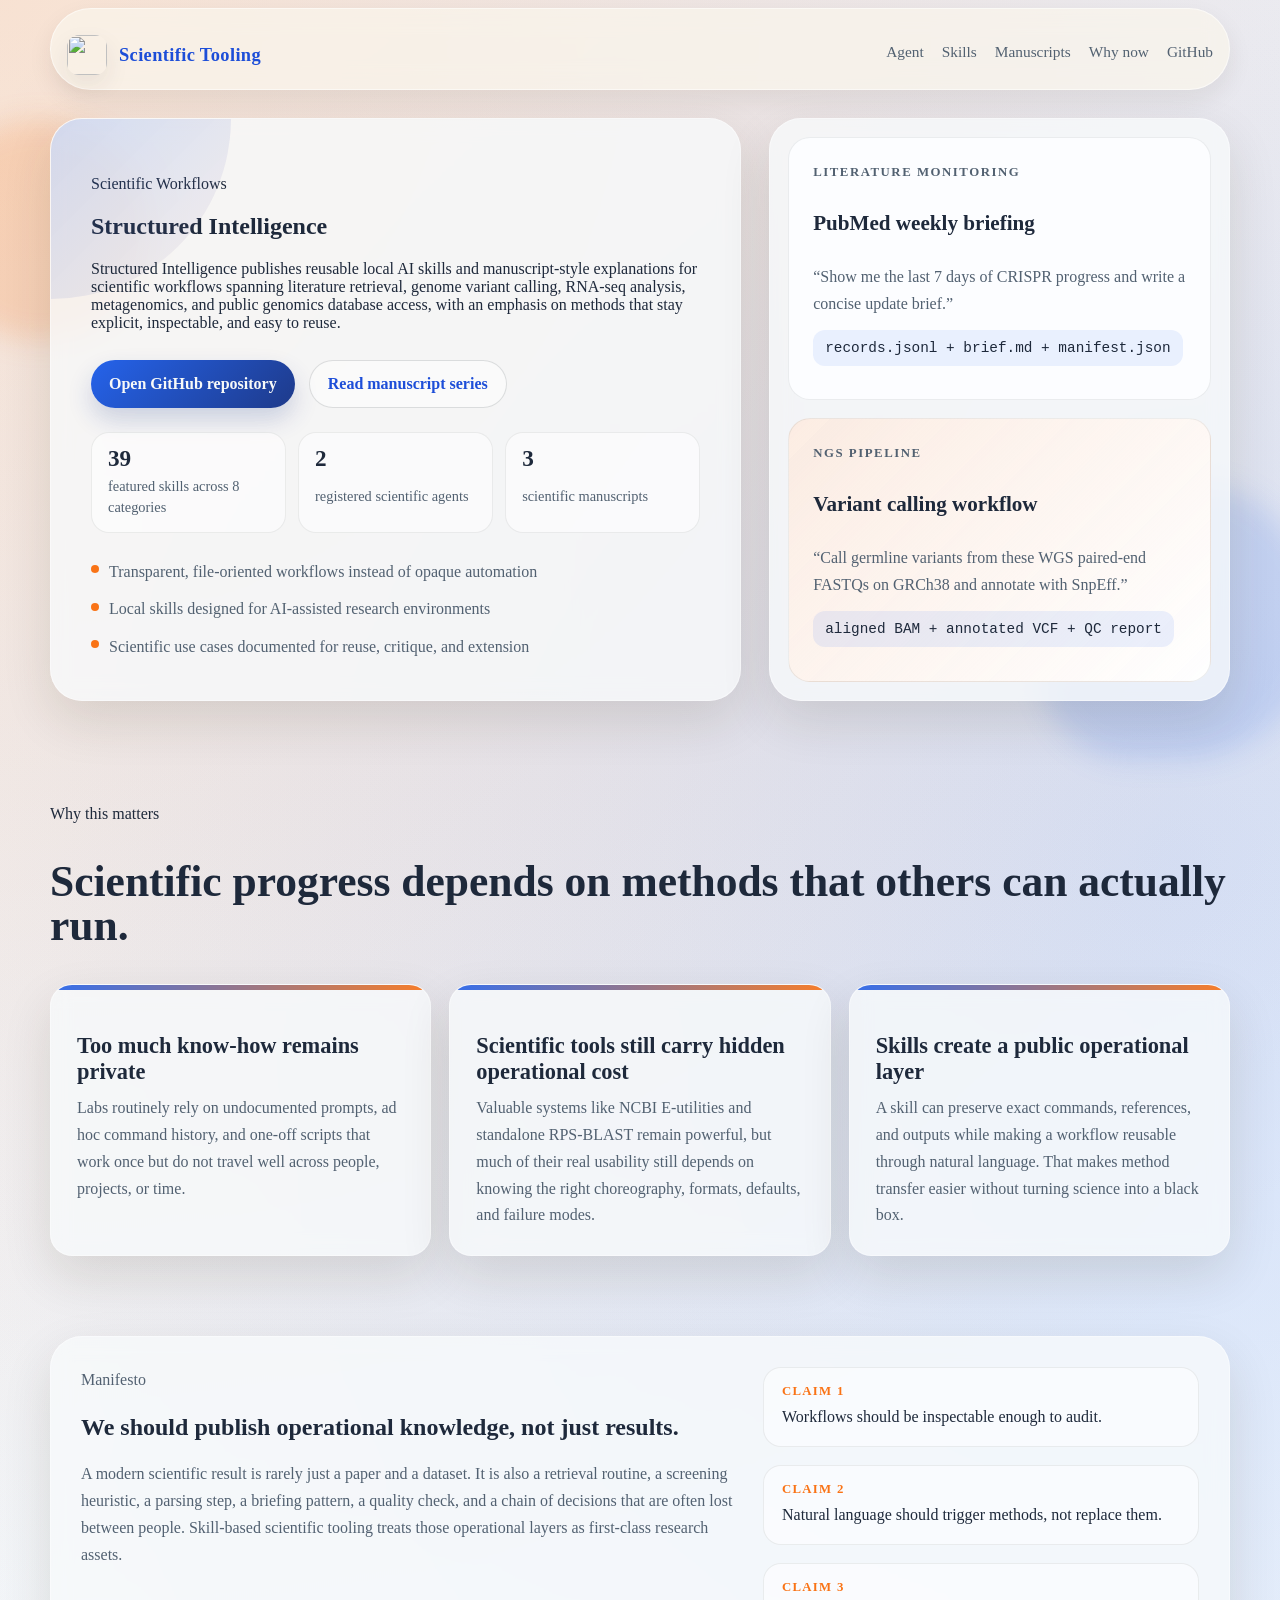
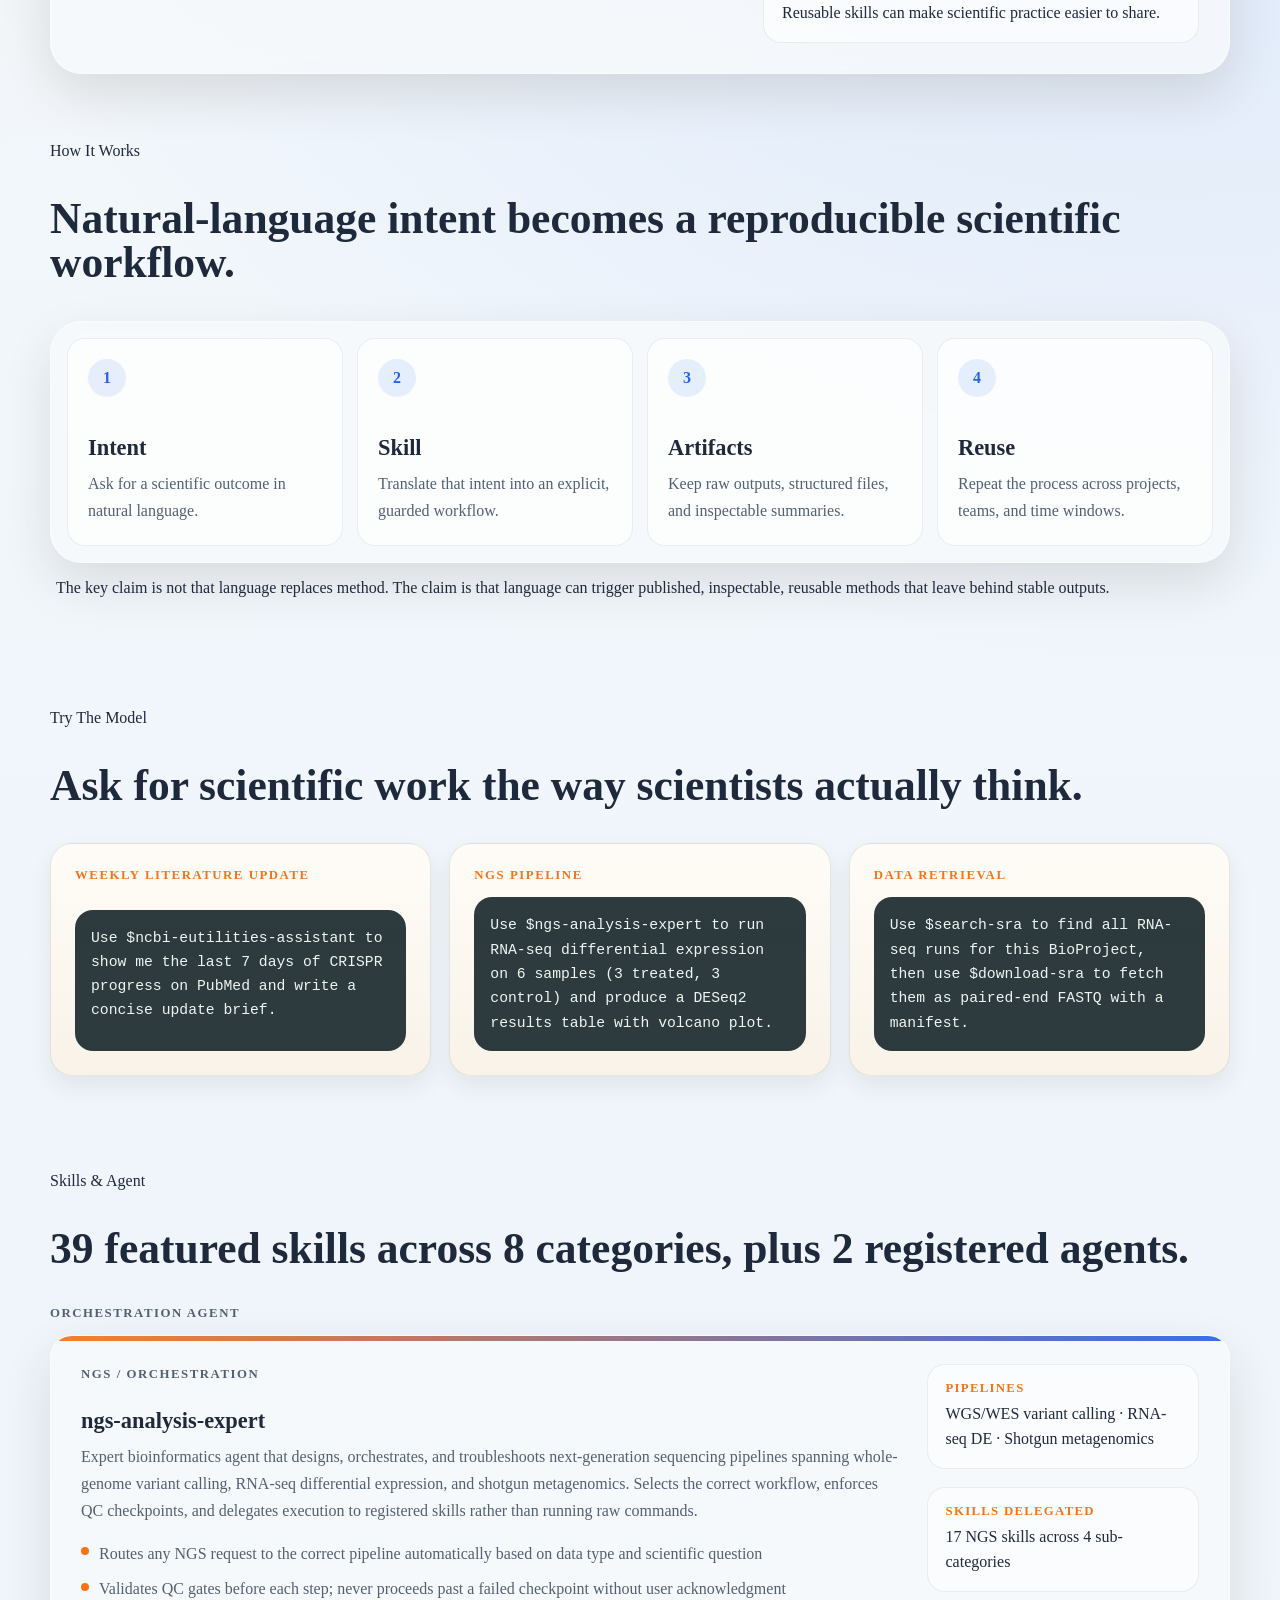
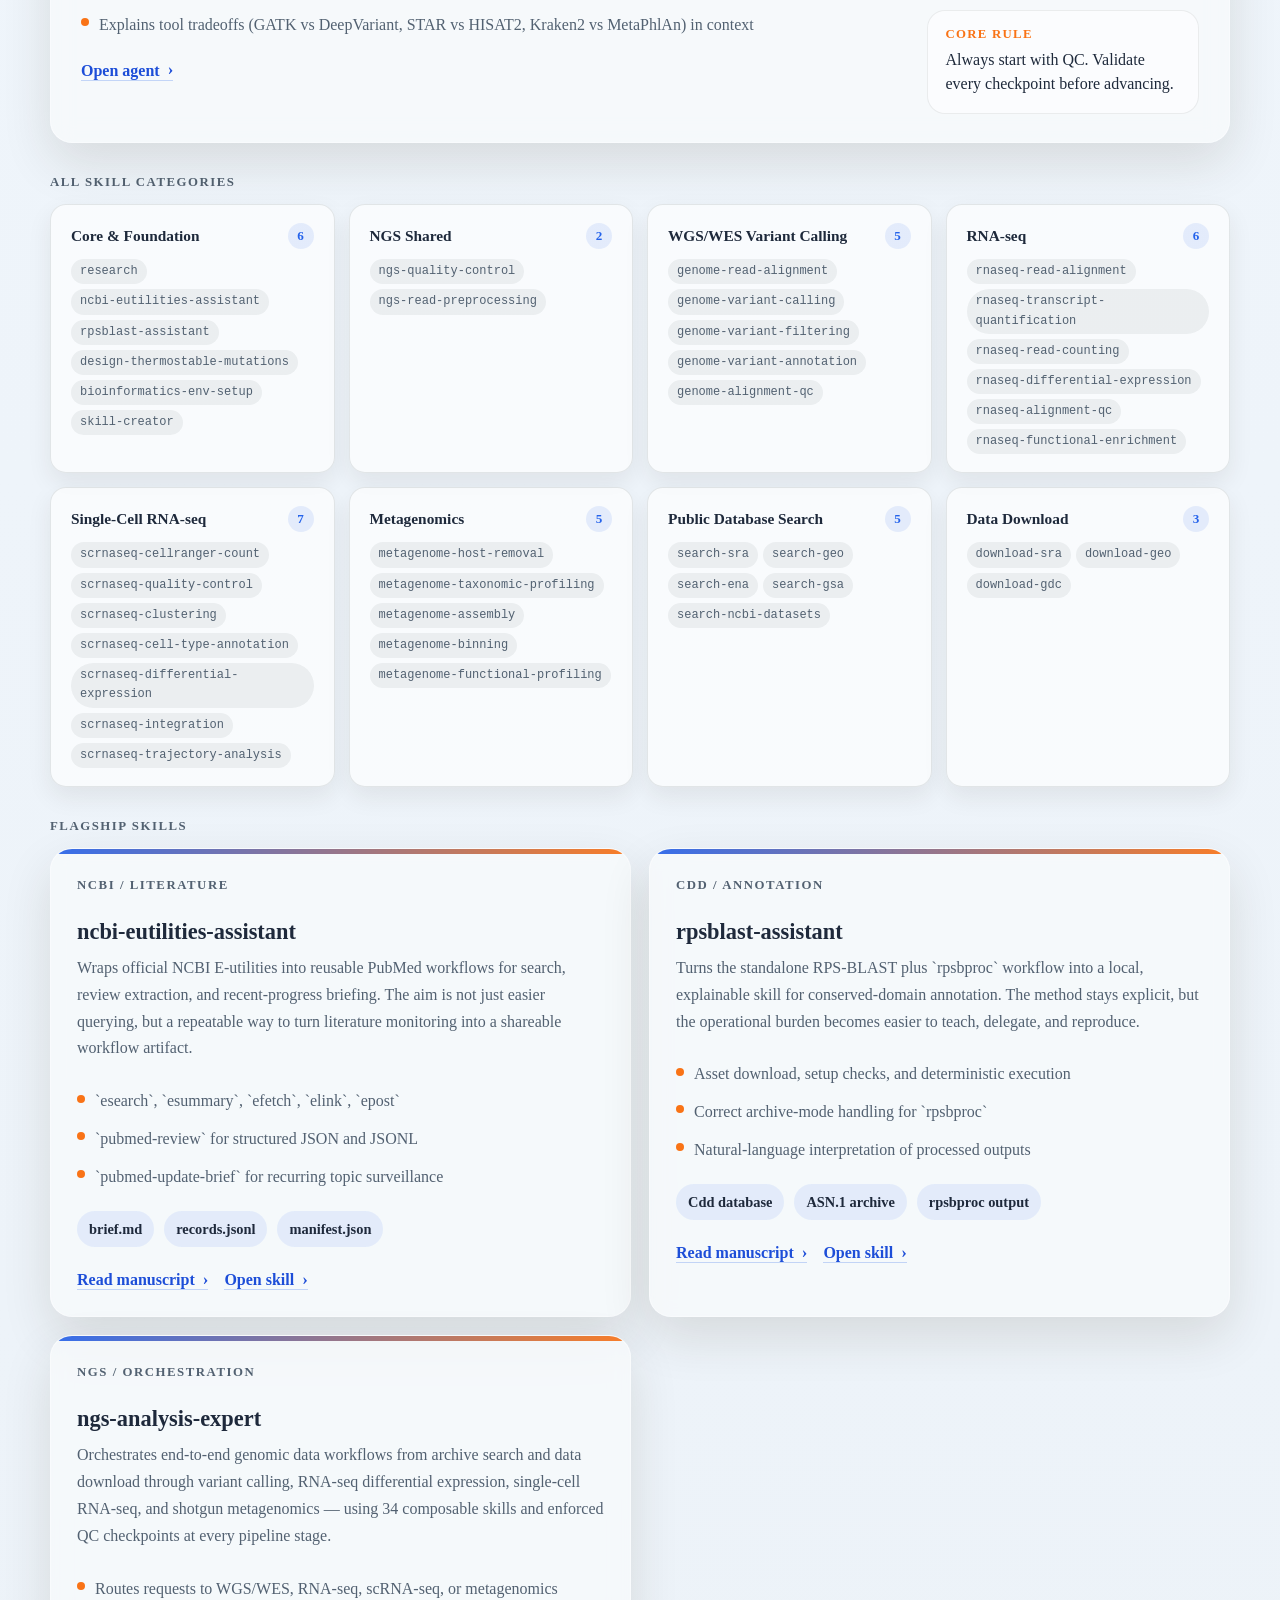
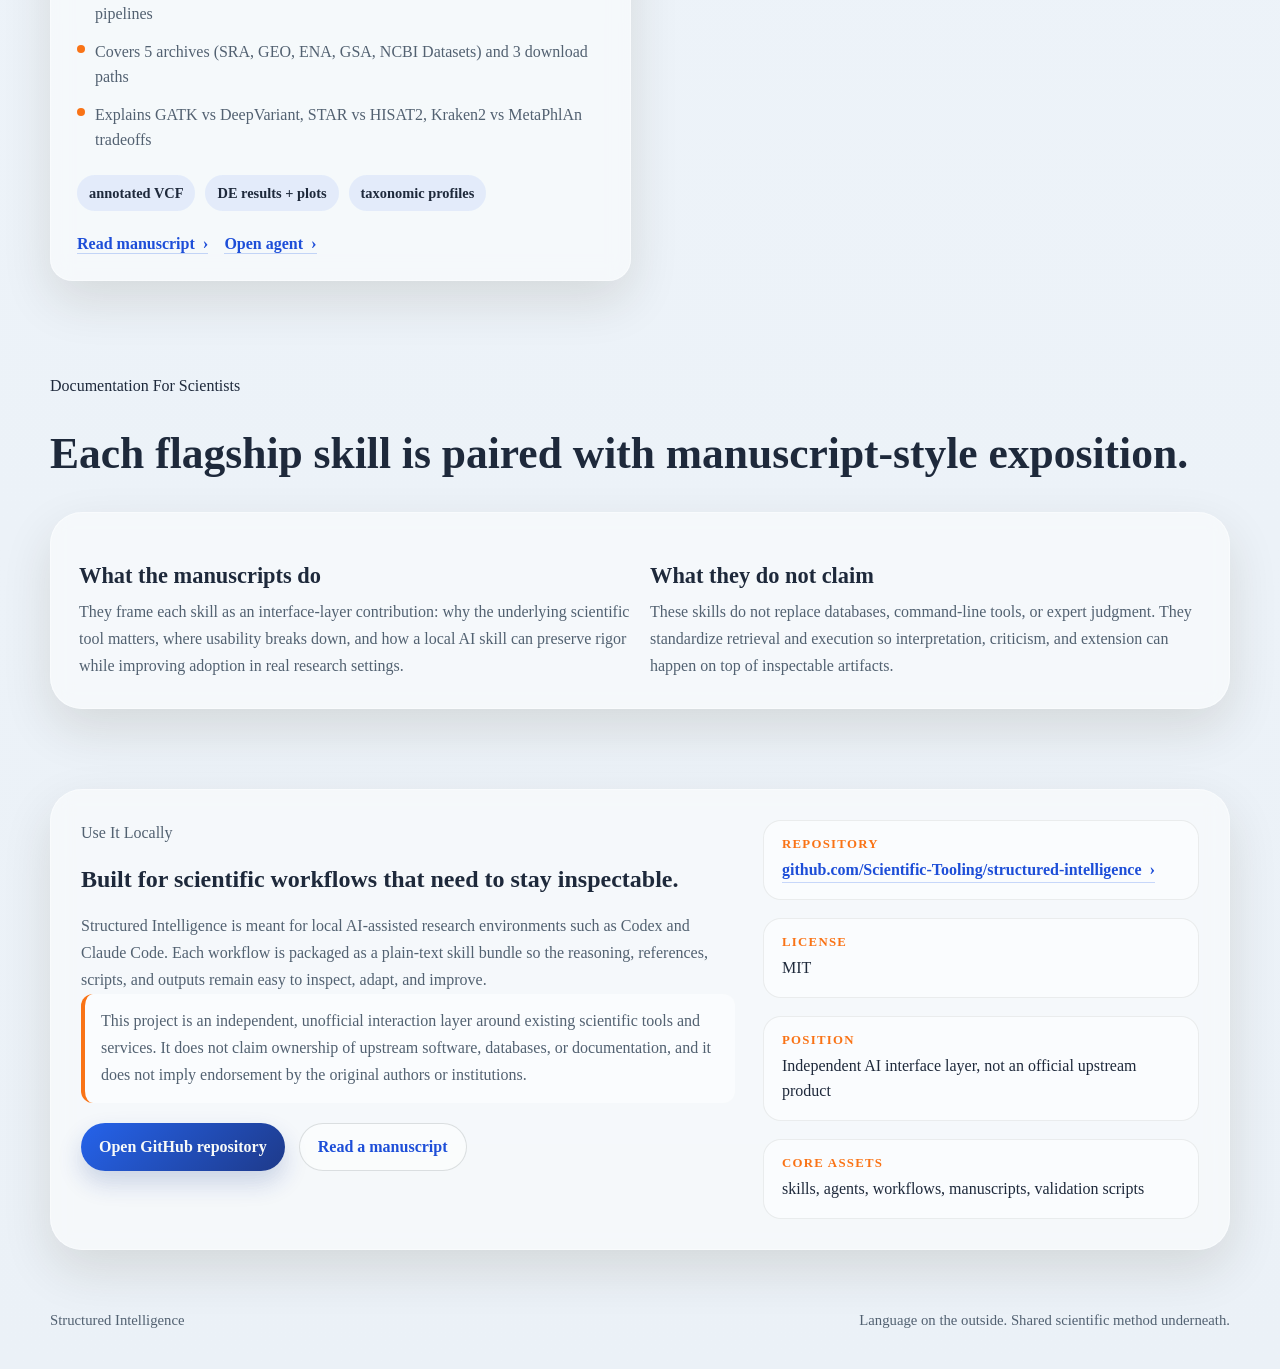
==== commit 601c7c41: "Fix validation blockers and tighten installer/docs consistency" ====
--- a/docs/index.html
+++ b/docs/index.html
@@ -124,11 +124,11 @@
             <div class="hero-facts" aria-label="Project highlights">
               <article class="fact-chip">
                 <span class="fact-value">39</span>
-                <span class="fact-label">skills across 8 categories</span>
+                <span class="fact-label">featured skills across 8 categories</span>
               </article>
               <article class="fact-chip">
-                <span class="fact-value">1</span>
-                <span class="fact-label">NGS orchestration agent</span>
+                <span class="fact-value">2</span>
+                <span class="fact-label">registered scientific agents</span>
               </article>
               <article class="fact-chip">
                 <span class="fact-value">3</span>
@@ -154,8 +154,8 @@
                 <code>records.jsonl + brief.md + manifest.json</code>
               </article>
 
-              <article class=”mini-card accent-card”>
-                <p class=”mini-label”>NGS pipeline</p>
+              <article class="mini-card accent-card">
+                <p class="mini-label">NGS pipeline</p>
                 <h2>Variant calling workflow</h2>
                 <p>
                   “Call germline variants from these WGS paired-end FASTQs on
@@ -292,7 +292,7 @@
         <section class="section" id="skills">
           <div class="section-heading reveal reveal-1">
             <p class="eyebrow">Skills &amp; Agent</p>
-            <h2>39 skills across 8 categories, unified by one orchestration agent.</h2>
+            <h2>39 featured skills across 8 categories, plus 2 registered agents.</h2>
           </div>
 
           <p class="subsection-label" id="agent">Orchestration Agent</p>
